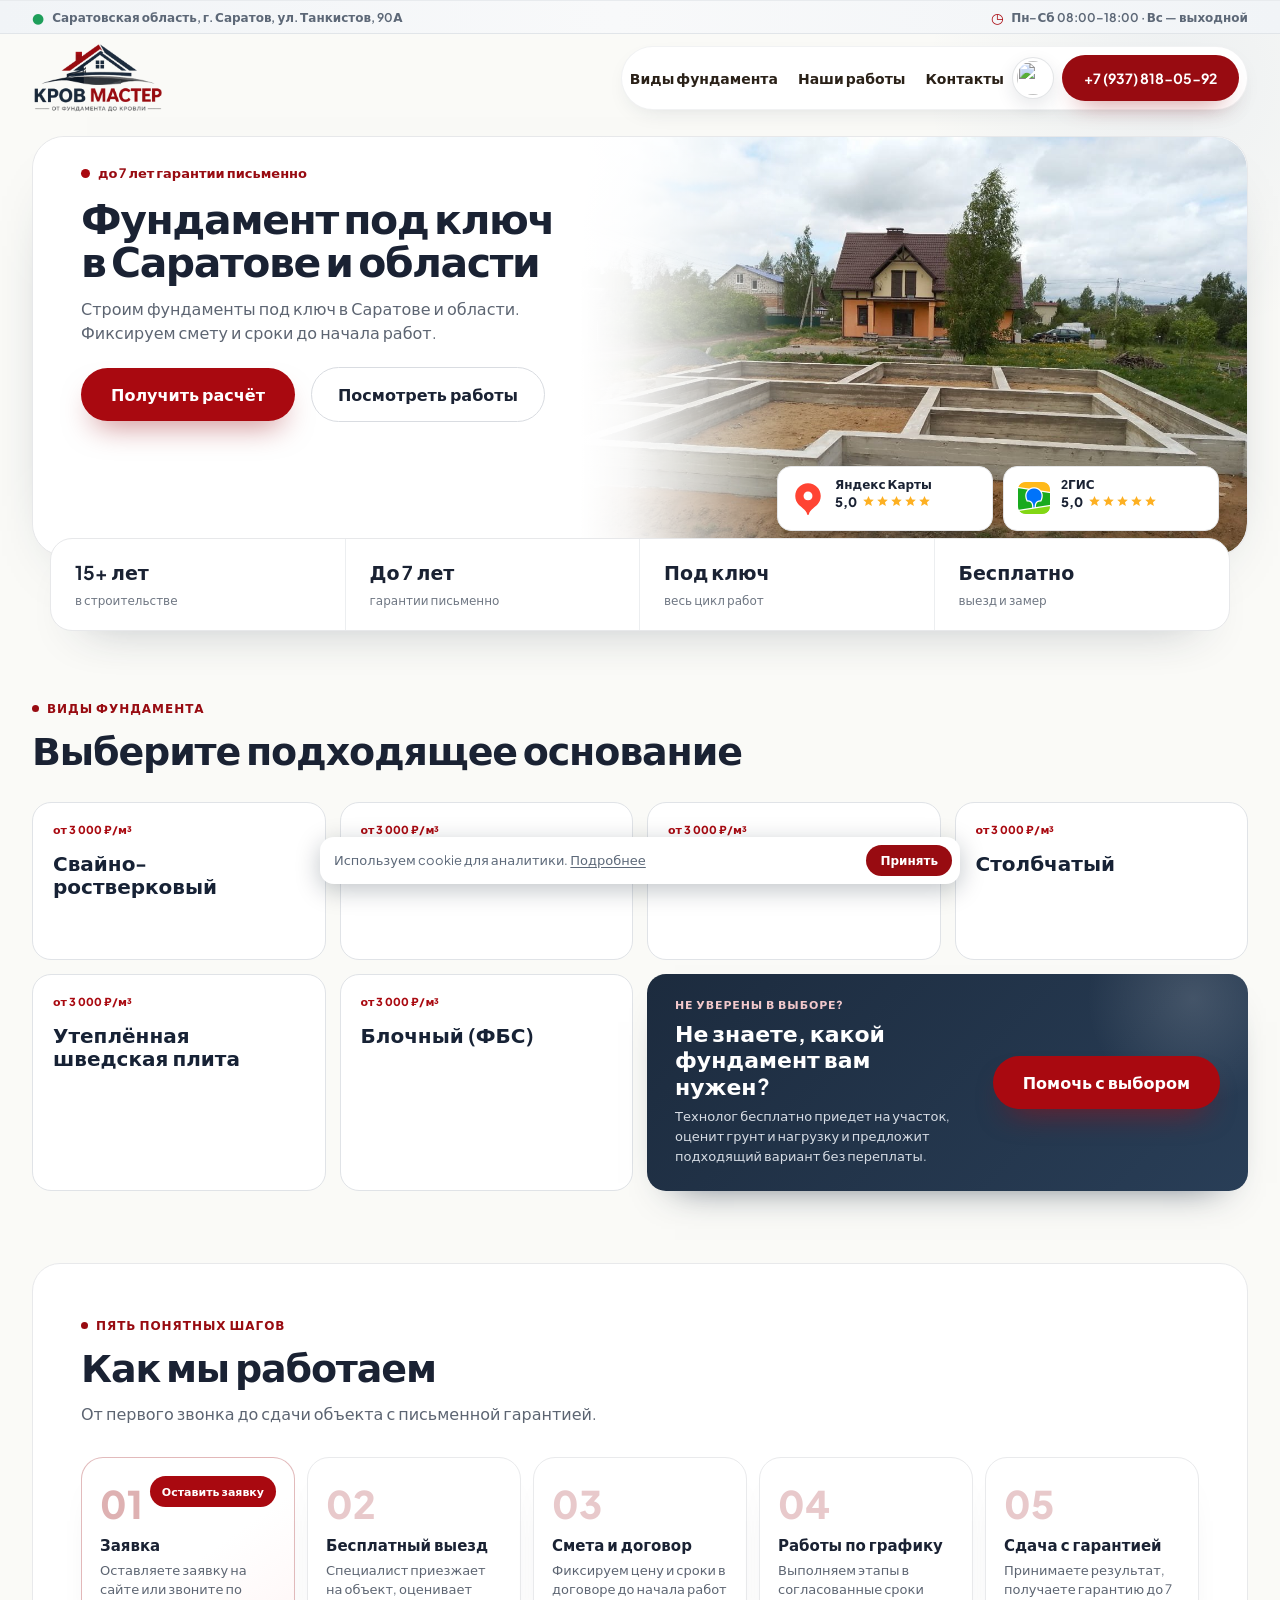
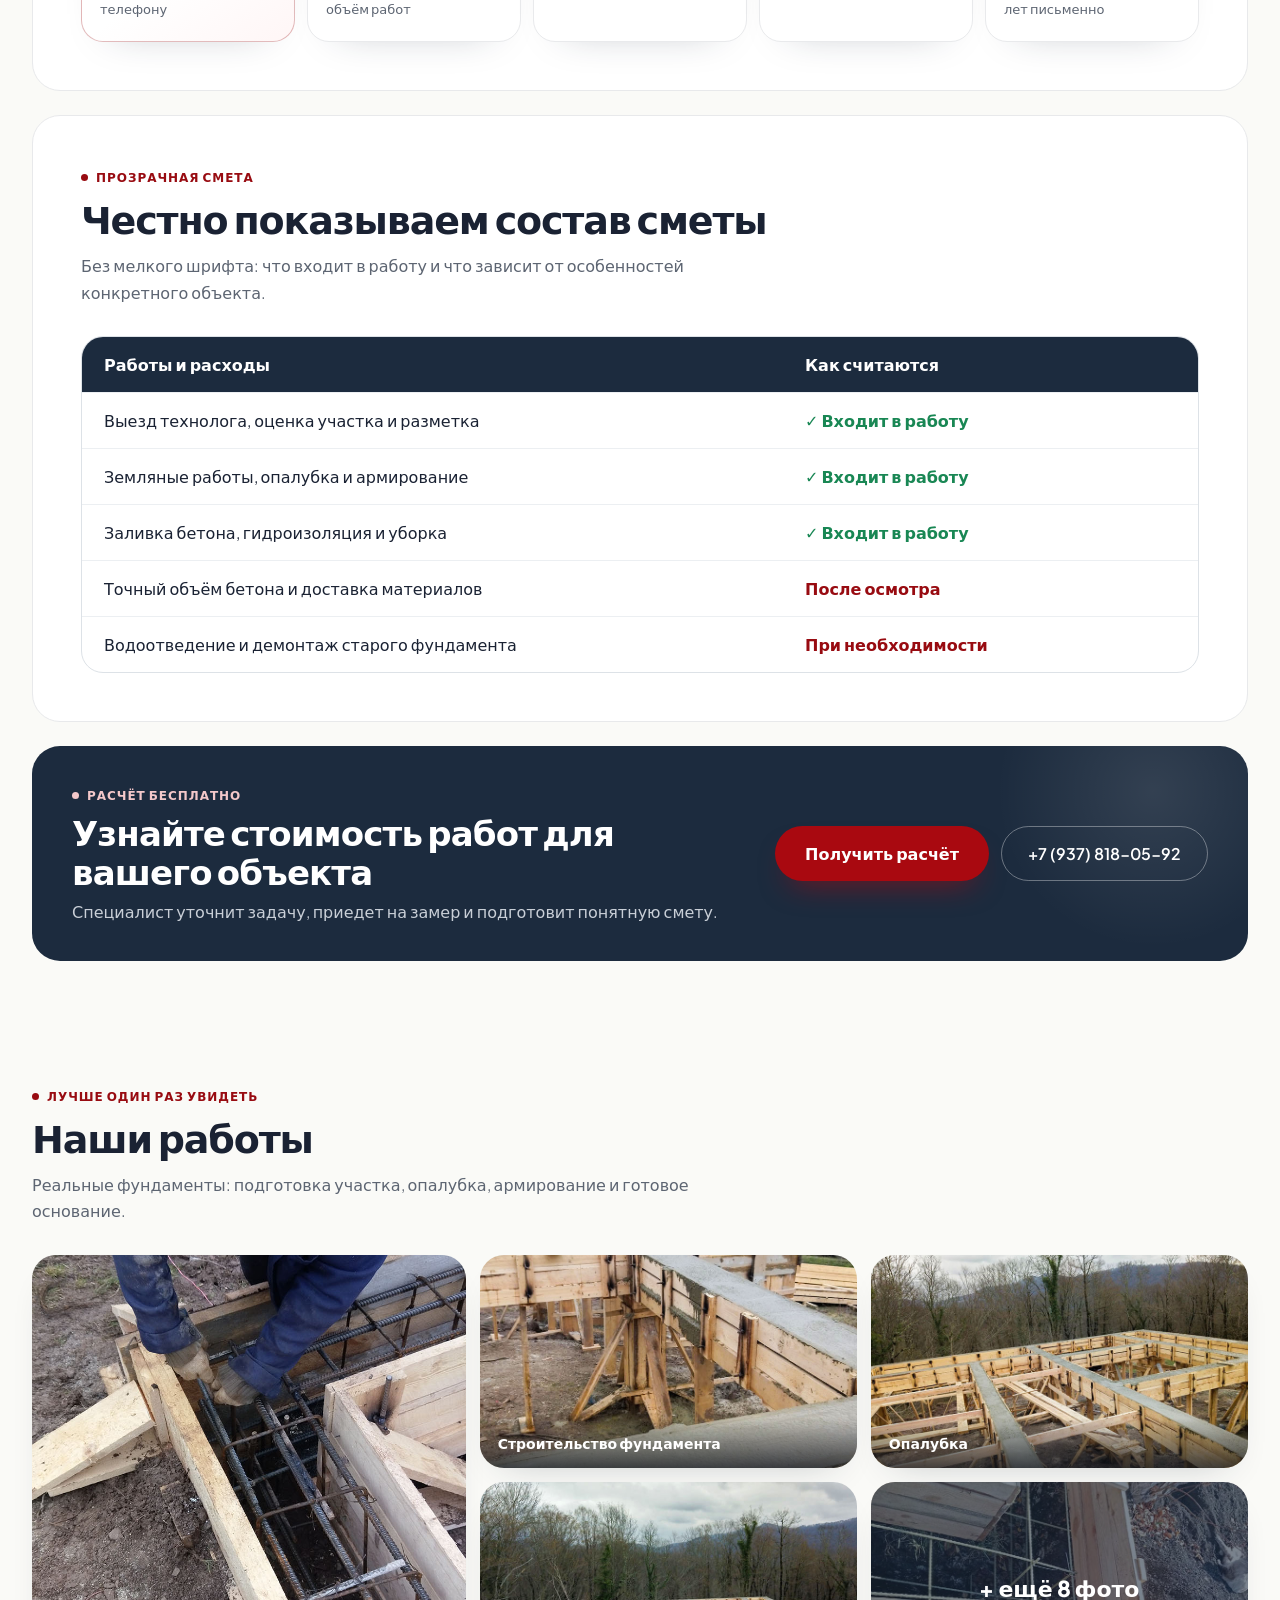
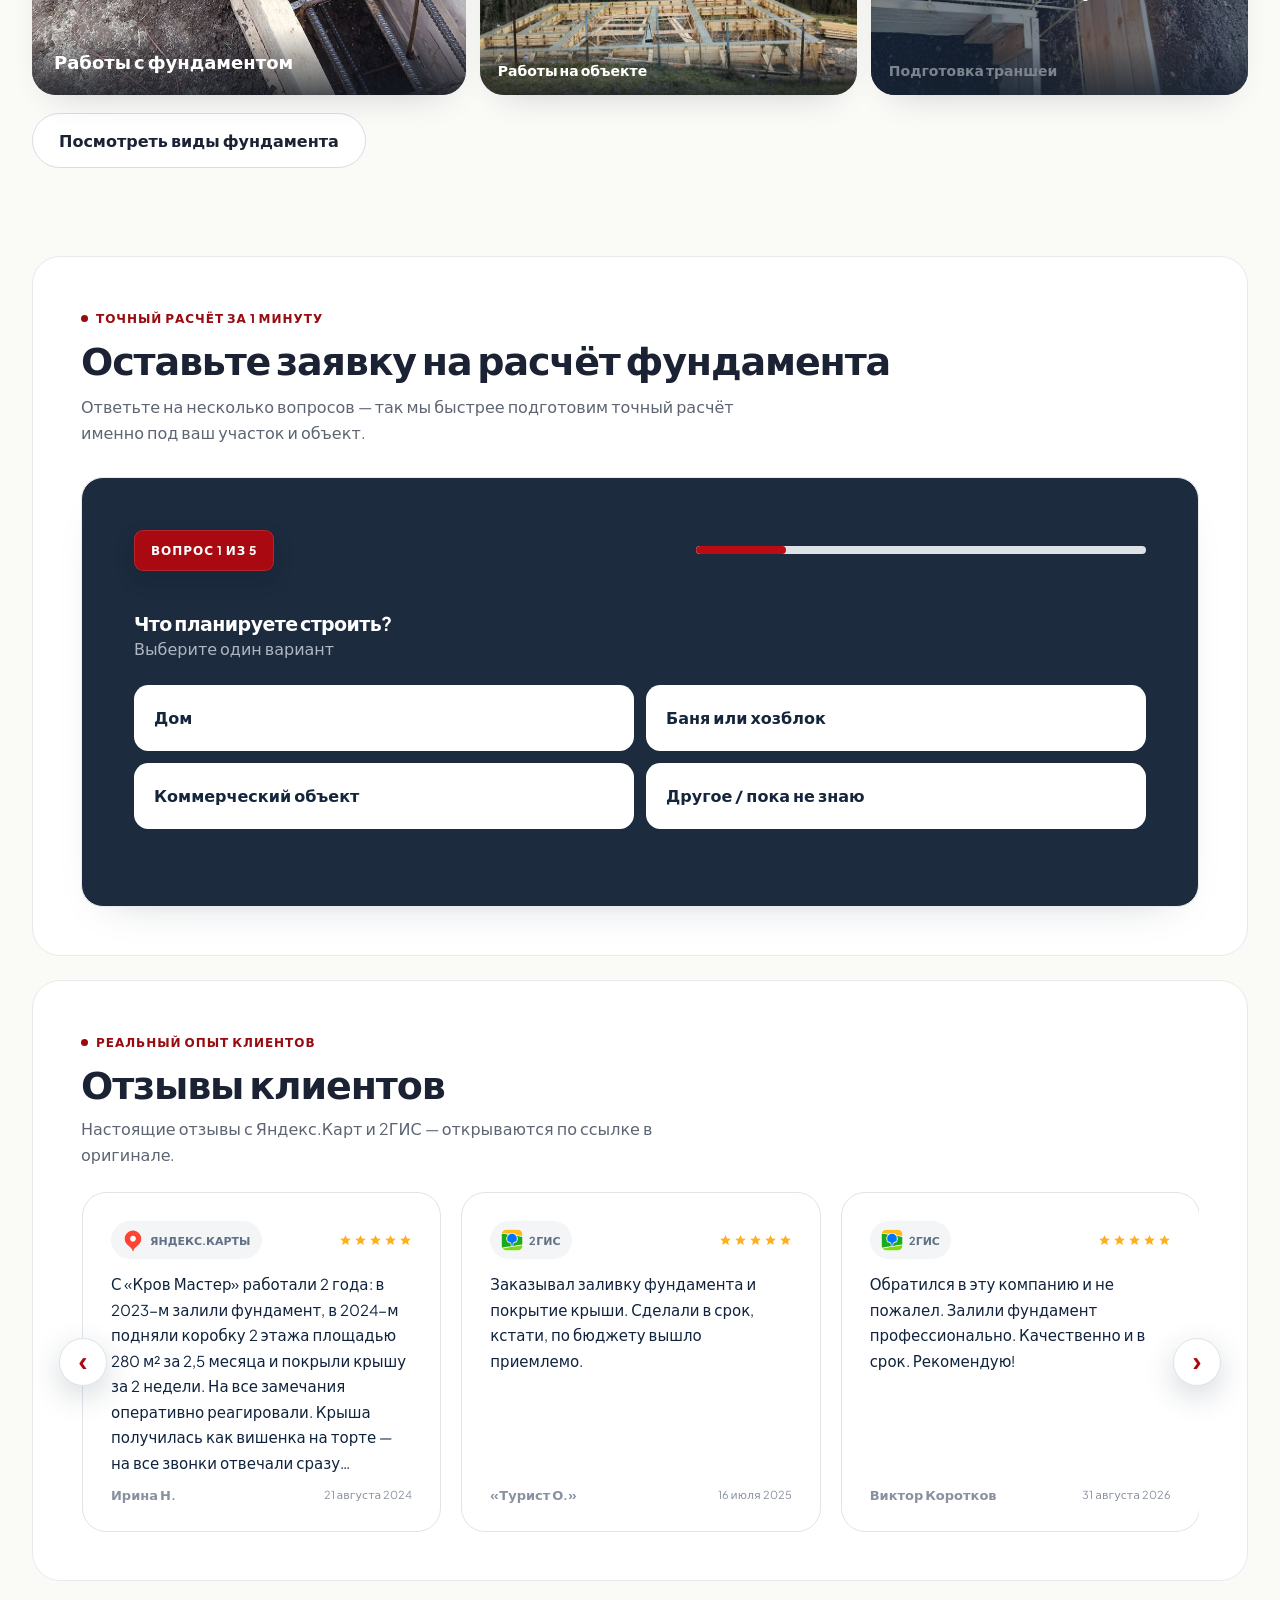
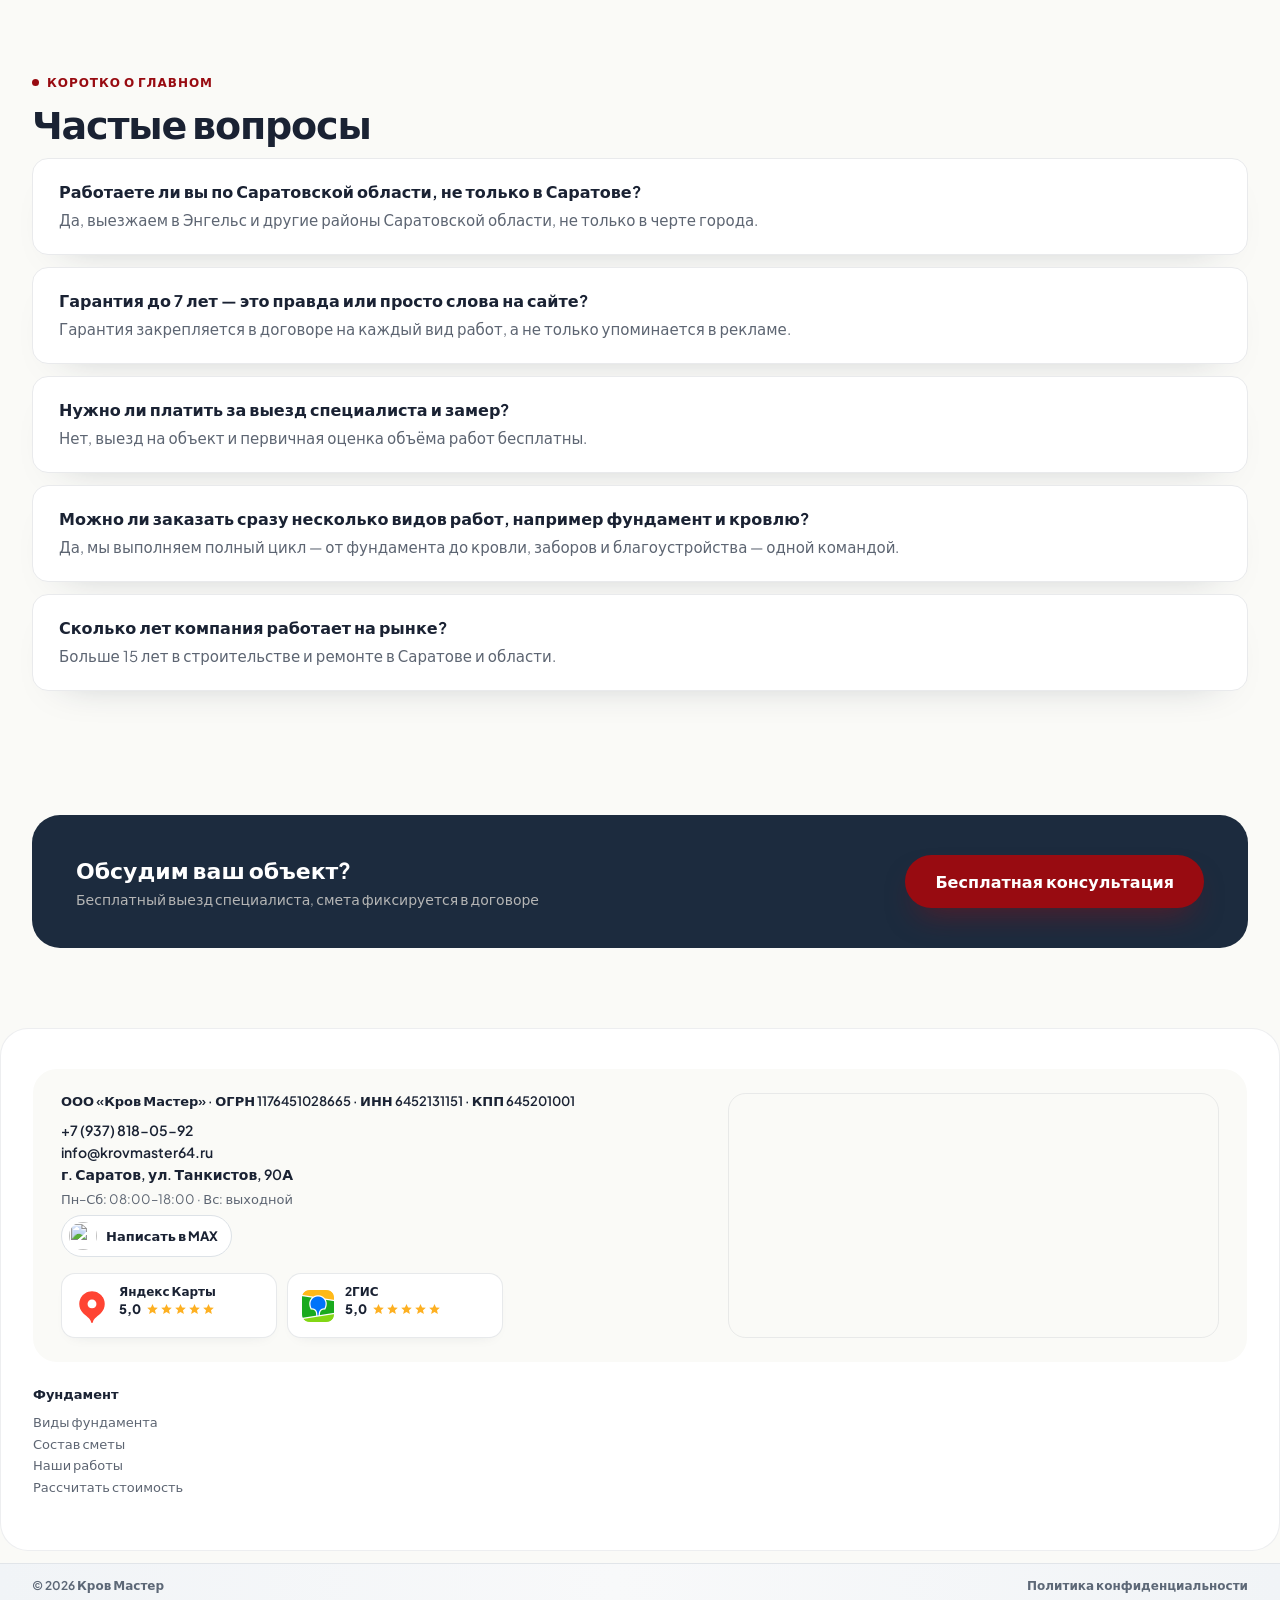
==== index.html @ d2504593 "Показать одностраничный лендинг" ====
<!doctype html>
<html lang="ru">
<head>
<meta charset="utf-8">
<meta name="viewport" content="width=device-width, initial-scale=1">
<title>Фундамент под ключ в Саратове и области — Кров Мастер</title>
<meta name="description" content="Фундамент под ключ в Саратове и области, бесплатный выезд технолога, фиксированная смета, гарантия до 7 лет письменно.">
<link rel="canonical" href="https://fundament-saratov.ru/">
<meta name="robots" content="noindex,follow">
<link rel="icon" href="/assets/favicon.png">
<link rel="stylesheet" href="/assets/fonts.css">
<script type="application/ld+json">{"@context": "https://schema.org", "@graph": [{"@type": "HomeAndConstructionBusiness", "@id": "https://krovmaster64.ru/#business", "name": "Кров Мастер", "legalName": "ООО «Кров Мастер»", "url": "https://krovmaster64.ru", "image": "https://krovmaster64.ru/assets/logo.png", "telephone": "+79378180592", "address": {"@type": "PostalAddress", "streetAddress": "ул. Танкистов, 90А", "addressLocality": "Саратов", "addressRegion": "Саратовская область", "postalCode": "410010", "addressCountry": "RU"}, "areaServed": [{"@type": "City", "name": "Саратов"}, {"@type": "City", "name": "Энгельс"}, {"@type": "AdministrativeArea", "name": "Саратовская область"}], "priceRange": "₽₽", "geo": {"@type": "GeoCoordinates", "latitude": 51.574918, "longitude": 46.02592}, "sameAs": ["https://yandex.ru/maps/org/krov_master/140335540246/reviews/", "https://2gis.ru/saratov/firm/70000001050272434/tab/reviews"], "aggregateRating": {"@type": "AggregateRating", "ratingValue": "5", "reviewCount": "7", "bestRating": "5"}, "openingHoursSpecification": [{"@type": "OpeningHoursSpecification", "dayOfWeek": ["Monday", "Tuesday", "Wednesday", "Thursday", "Friday", "Saturday"], "opens": "08:00", "closes": "18:00"}]}, {"@type": "WebSite", "url": "https://krovmaster64.ru", "name": "Кров Мастер", "publisher": {"@id": "https://krovmaster64.ru/#business"}}, {"@type": "FAQPage", "mainEntity": [{"@type": "Question", "name": "Работаете ли вы по Саратовской области, не только в Саратове?", "acceptedAnswer": {"@type": "Answer", "text": "Да, выезжаем в Энгельс и другие районы Саратовской области, не только в черте города."}}, {"@type": "Question", "name": "Гарантия до 7 лет — это правда или просто слова на сайте?", "acceptedAnswer": {"@type": "Answer", "text": "Гарантия закрепляется в договоре на каждый вид работ, а не только упоминается в рекламе."}}, {"@type": "Question", "name": "Нужно ли платить за выезд специалиста и замер?", "acceptedAnswer": {"@type": "Answer", "text": "Нет, выезд на объект и первичная оценка объёма работ бесплатны."}}, {"@type": "Question", "name": "Как понять, какой фундамент подходит для моего участка?", "acceptedAnswer": {"@type": "Answer", "text": "Специалист бесплатно выезжает на участок, оценивает грунт, будущую нагрузку и рекомендует подходящий тип основания."}}, {"@type": "Question", "name": "Сколько лет компания работает на рынке?", "acceptedAnswer": {"@type": "Answer", "text": "Больше 15 лет в строительстве и ремонте в Саратове и области."}}]}]}</script>
<style>
  * { box-sizing: border-box; }
  html { overflow-x:hidden; }
  body { margin: 0; font-family: 'Plus Jakarta Sans', system-ui, sans-serif; background:#FAFAF7; overflow-x:hidden; position:relative; }
  a { color: #980B11; text-decoration: none; transition: color .15s ease; }
  a:hover { color: #6e090d; }
  img { max-width: 100%; }
  .reveal { opacity:0; transform:translateY(18px); transition:opacity .6s ease, transform .6s ease; }
  .reveal.is-visible { opacity:1; transform:translateY(0); }
  .wrap { max-width: 1280px; margin: 0 auto; padding: 0 32px; }
  header { position: relative; }
  .header-inner { display:flex; align-items:center; justify-content:space-between; padding:22px 0; flex-wrap:wrap; gap:16px; }
  .logo img { height:80px; width:auto; display:block; }
  .nav-pill { display:flex; align-items:center; gap:8px; background:#fff; padding:8px; border-radius:999px; box-shadow:0 8px 24px -12px rgba(28,43,62,0.18); border:1px solid rgba(28,43,62,0.06); flex-wrap:wrap; }
  .nav-links { display:flex; align-items:center; gap:22px; padding:0 18px; font-size:15px; font-weight:600; color:#2A2118; }
  .nav-links a { color:#2A2118; }
  .nav-links a.active { color:#980B11; }
  .nav-item { position:relative; padding:8px 0; }
  .nav-item > .nav-top { display:flex; align-items:center; gap:5px; cursor:default; }
  .nav-item > .nav-top svg { transition:transform .15s; }
  .nav-item:hover > .nav-top svg { transform:rotate(180deg); }
  .nav-item .dropdown { display:none; position:absolute; top:100%; margin-top:8px; left:0; background:#fff; border-radius:1.1rem; padding:10px; box-shadow:0 20px 44px -20px rgba(28,43,62,0.35); border:1px solid rgba(28,43,62,0.06); z-index:30; min-width:240px; flex-direction:column; gap:2px; }
  .nav-item::after { content:""; position:absolute; top:100%; left:0; right:0; height:8px; }
  .nav-item:hover .dropdown { display:flex; }
  .nav-item .dropdown a { padding:10px 14px; border-radius:0.7rem; font-size:14px; font-weight:500; white-space:nowrap; }
  .nav-item .dropdown a:hover { background:#F4F5F7; color:#980B11; }
  .nav-item .dropdown.wide { display:none; grid-template-columns:repeat(2, minmax(0,1fr)); min-width:440px; }
  .nav-item:hover .dropdown.wide { display:grid; }
  .cta-pill { background:#980B11; color:#fff; padding:12px 22px; border-radius:999px; font-size:14px; font-weight:700; border:none; cursor:pointer; font-family:inherit; transition:transform .15s ease, box-shadow .15s ease; }
  .cta-pill:hover { transform:translateY(-2px); box-shadow:0 10px 20px -8px rgba(152,11,17,0.5); color:#fff; }
  .cta-pill .cta-short-text { display:none; }
  .max-pill { display:inline-flex; align-items:center; justify-content:center; flex:0 0 auto; width:42px; height:42px; padding:4px; border:1px solid rgba(28,43,62,.12); border-radius:999px; background:#fff; text-decoration:none; box-shadow:0 7px 18px rgba(28,43,62,.10); transition:transform .15s ease,box-shadow .15s ease; }
  .max-pill img { display:block; width:34px; height:34px; border-radius:50%; }
  .max-pill:hover { transform:translateY(-2px); box-shadow:0 10px 22px rgba(71,26,255,.20); }
  .bg-blob { position:absolute; top:-180px; right:-160px; width:520px; height:520px; border-radius:999px; background:radial-gradient(circle, rgba(28,78,152,0.06), transparent 70%); pointer-events:none; z-index:-1; }

  .mobile-menu-btn { display:none; align-items:center; justify-content:center; width:46px; height:46px; border-radius:999px; background:#fff; border:1px solid rgba(28,43,62,0.1); box-shadow:0 8px 24px -12px rgba(28,43,62,0.18); color:#1A2233; cursor:pointer; flex-shrink:0; }
  .mobile-menu-btn .icon-close { display:none; }
  .mobile-menu-btn.open .icon-burger { display:none; }
  .mobile-menu-btn.open .icon-close { display:block; }
  .mobile-menu { display:none; }
  .mobile-menu.open { display:block; }
  .mobile-menu-inner { background:#fff; border-radius:1.25rem; margin-top:12px; padding:10px; box-shadow:0 20px 44px -20px rgba(28,43,62,0.35); border:1px solid rgba(28,43,62,0.06); max-height:70vh; overflow-y:auto; }
  .mobile-menu-inner > a { display:block; padding:14px 16px; font-size:15px; font-weight:600; color:#1A2233; border-radius:0.8rem; }
  .mobile-menu-inner > a.active { color:#980B11; }
  .mobile-menu-inner details { border-radius:0.8rem; }
  .mobile-menu-inner summary { display:flex; align-items:center; justify-content:space-between; padding:14px 16px; font-size:15px; font-weight:600; color:#1A2233; cursor:pointer; list-style:none; }
  .mobile-menu-inner summary::-webkit-details-marker { display:none; }
  .mobile-menu-inner summary svg { transition:transform .15s; flex-shrink:0; }
  .mobile-menu-inner details[open] summary svg { transform:rotate(180deg); }
  .mobile-submenu { display:flex; flex-direction:column; padding:0 8px 8px 16px; }
  .mobile-submenu a { display:block; padding:11px 12px; font-size:14px; font-weight:500; color:#5D6572; border-radius:0.7rem; }
  .mobile-submenu a.active { color:#980B11; }
  .mobile-cta { display:block; margin-top:8px; padding:14px 16px; text-align:center; background:#980B11; color:#fff; border-radius:0.8rem; font-size:15px; font-weight:700; }
  .mobile-max-cta { display:flex; align-items:center; justify-content:center; gap:9px; margin-top:8px; padding:11px 16px; text-align:center; background:#1C2B3E; color:#fff; border-radius:.8rem; font-size:15px; font-weight:700; }
  .mobile-max-cta img { width:30px; height:30px; border-radius:50%; }
  footer.wrap { background:#fff; border:1px solid rgba(28,43,62,0.08); border-radius:2rem; padding:40px 32px 24px; margin-top:80px; margin-bottom:0; max-width:1280px; }
  .footer-cols { display:grid; grid-template-columns:repeat(4, minmax(0,1fr)); gap:28px 24px; margin-bottom:28px; }
  .footer-col h4 { font-size:13px; font-weight:700; color:#1A2233; margin:0 0 10px; }
  .footer-col a { display:block; font-size:13px; line-height:1.65; color:#5D6572; text-decoration:none; }
  .footer-col a:hover { color:#980B11; }
  .footer-card { display:grid; grid-template-columns:1.3fr 1fr; gap:28px; align-items:stretch; background:#FAFAF7; border-radius:1.5rem; padding:24px 28px; margin-bottom:24px; }
  .footer-card-info .req { font-size:13px; font-weight:600; color:#1A2233; margin:0 0 12px; }
  .footer-card-info .contact-line { display:block; font-size:14px; font-weight:600; color:#1A2233; margin-bottom:4px; text-decoration:none; }
  .footer-card-info .contact-line:hover { color:#980B11; }
  .max-contact-line { display:inline-flex; align-items:center; gap:9px; min-height:38px; margin-top:8px; padding:6px 13px 6px 7px; border:1px solid #DDE2E7; border-radius:999px; background:#fff; color:#1A2233; font-size:13px; font-weight:750; text-decoration:none; }
  .max-contact-line img { display:block; width:28px; height:28px; border-radius:50%; }
  .max-contact-line:hover { border-color:#AEB7C1; color:#1A2233; transform:translateY(-1px); }
  .footer-card-info .hours { font-size:13px; color:#5D6572; margin-top:8px; }
  .footer-contact-cta { display:inline-flex; align-items:center; justify-content:center; min-height:48px; margin-top:18px; padding:0 24px; border:0; border-radius:999px; background:#980B11; color:#fff; font-size:14px; font-weight:750; font-family:inherit; cursor:pointer; box-shadow:0 12px 24px -14px rgba(152,11,17,.55); transition:transform .15s ease, box-shadow .15s ease; }
  .footer-contact-cta:hover { transform:translateY(-2px); box-shadow:0 16px 28px -14px rgba(152,11,17,.7); }
  .contacts-footer-only footer.wrap { margin-top:34px; }
  .footer-map { border-radius:1.1rem; overflow:hidden; min-height:150px; border:1px solid rgba(28,43,62,0.08); }
  .footer-map iframe { width:100%; height:100%; min-height:150px; border:0; display:block; border-radius:1.1rem; }
  .footer-bottom { width:100%; margin-top:12px; background:linear-gradient(90deg,#F1F4F7 0%,#F8F9FA 48%,#F1F4F7 100%); border-top:1px solid #E1E5E9; border-bottom:1px solid #E1E5E9; color:#5D6877; font-size:12px; font-weight:650; }
  .footer-bottom-inner { display:flex; align-items:center; justify-content:space-between; flex-wrap:wrap; gap:12px; min-height:42px; padding-top:10px; padding-bottom:10px; }
  .footer-bottom a { color:#5D6877; }
  .footer-bottom a:hover { color:#980B11; }

  .trust-chips { display:flex; flex-wrap:wrap; gap:10px; margin-top:14px; }
  .trust-chip { display:inline-flex; align-items:center; gap:10px; background:#fff; border:1px solid rgba(28,43,62,0.1); border-radius:14px; padding:9px 16px; color:#1A2233; box-shadow:0 6px 16px -12px rgba(28,43,62,0.18); transition:transform .15s ease, border-color .15s ease, box-shadow .15s ease; }
  .trust-chip:hover { transform:translateY(-2px); border-color:rgba(28,43,62,0.22); box-shadow:0 10px 22px -14px rgba(28,43,62,0.25); color:#1A2233; }
  .trust-chip .tc-icon { flex-shrink:0; display:flex; }
  .trust-chip .tc-info { display:flex; flex-direction:column; gap:3px; }
  .trust-chip .tc-stars { display:flex; gap:1px; color:#FDB022; }
  .trust-chip .tc-rating { font-size:12.5px; color:#5D6572; white-space:nowrap; }
  .trust-chip .tc-rating b { color:#1A2233; font-weight:800; font-size:13px; }
  .footer-card-info .trust-chips { margin-top:16px; }

  .home-section { padding:56px 0; }
  .home-section h2 { font-size:32px; color:#1A2233; margin:0 0 10px; font-weight:800; text-align:center; }
  .home-section > p { color:#5D6572; font-size:16px; margin:0 0 32px; text-align:center; }
  .home-section .hero-actions { justify-content:center; margin-top:24px; }
  .adv-grid { grid-template-columns:repeat(3, minmax(0,1fr)); }
  .steps { display:grid; grid-template-columns:repeat(5, minmax(0,1fr)); gap:16px; }
  .step { background:#fff; border-radius:1.5rem; padding:22px 18px; box-shadow:0 16px 36px -24px rgba(28,43,62,0.25); border:1px solid rgba(28,43,62,0.05); }
  .step-num { font-size:26px; font-weight:800; color:#980B11; margin-bottom:8px; }
  .step-title { font-weight:700; color:#1A2233; font-size:15px; margin-bottom:6px; }
  .step-desc { color:#5D6572; font-size:13px; line-height:1.5; }
  .home-faq .faq-item { max-width:800px; margin-left:auto; margin-right:auto; }
  @media (max-width:1100px) { .adv-grid { grid-template-columns:repeat(2, minmax(0,1fr)); } .steps { grid-template-columns:repeat(3, minmax(0,1fr)); } }
  @media (max-width:560px) { .adv-grid { grid-template-columns:1fr; } .steps { grid-template-columns:1fr; } }

  .reviews-section { padding:24px 0 8px; }
  .reviews-section h2 { font-size:26px; color:#1A2233; font-weight:800; margin:0 0 8px; }
  .reviews-section .lead { margin-bottom:24px; }
  .reviews-grid { display:grid; grid-template-columns:repeat(3, minmax(0,1fr)); gap:20px; }
  .review-card { background:#fff; border-radius:1.5rem; padding:24px; box-shadow:0 16px 36px -24px rgba(28,43,62,0.25); display:flex; flex-direction:column; gap:12px; }
  .review-stars { display:flex; gap:2px; color:#FDB022; }
  .review-text { font-size:14.5px; line-height:1.65; color:#3A4150; margin:0; flex:1; }
  .review-meta { font-size:12.5px; color:#8991A0; }
  .review-meta a { color:#8991A0; text-decoration:underline; }
  .review-meta a:hover { color:#980B11; }

  .review-bottom { display:flex; flex-direction:column; gap:8px; margin-top:auto; padding:12px; border:0; border-radius:14px; background:#F4F6F8; }
  .review-rating-line { display:flex; align-items:center; justify-content:space-between; flex-wrap:nowrap; gap:8px; }
  .review-rating-line .review-stars { display:flex; flex:0 0 auto; }
  .review-meta { display:flex; flex-direction:row; align-items:center; justify-content:space-between; flex-wrap:wrap; gap:6px 12px; font-size:12.5px; color:#8991A0; }
  .review-author-row { display:flex; align-items:center; flex-wrap:wrap; gap:8px; }
  .review-date { display:block; color:#8991A0; font-size:11px; }
  .review-source { display:inline-flex; align-items:center; gap:6px; padding:0; border:0; background:transparent; color:#667080; font-size:11px; font-weight:700; line-height:1; text-decoration:none; white-space:nowrap; }
  .review-source::before { content:""; width:22px; height:22px; flex:0 0 22px; background-position:center; background-repeat:no-repeat; background-size:contain; }
  .review-source[href*="yandex.ru"]::before { background-image:url("/assets/yandex-maps.svg"); }
  .review-source[href*="2gis.ru"]::before { background-image:url("/assets/2gis.png"); }
  @media (max-width:900px) { .footer-cols { grid-template-columns:repeat(2, minmax(0,1fr)); } .footer-card { grid-template-columns:1fr; } .reviews-grid { grid-template-columns:1fr; } }
  @media (max-width:520px) { .footer-cols { grid-template-columns:1fr; } }

  .breadcrumb { font-size:13px; color:#8991A0; margin-top:24px; }
  .breadcrumb a { color:#8991A0; }
  .breadcrumb a:hover { color:#980B11; }

  .svc-hero { display:flex; gap:48px; padding:32px 0 56px; align-items:center; flex-wrap:wrap; }
  .svc-hero-copy { flex:1 1 440px; }

  .home-hero-full { position:relative; width:100%; height:640px; overflow:hidden; display:flex; align-items:center; }
  .home-hero-full .hhf-bg { position:absolute; inset:0; width:100%; height:100%; object-fit:cover; margin:0; }
  .home-hero-full .hhf-scrim { position:absolute; inset:0; background:linear-gradient(100deg, rgba(20,27,38,0.94) 0%, rgba(20,27,38,0.82) 32%, rgba(20,27,38,0.35) 62%, rgba(20,27,38,0.05) 85%); }
  .home-hero-full .hhf-inner { position:relative; z-index:2; max-width:1280px; margin:0 auto; padding:0 32px; width:100%; }
  .home-hero-full .badge { background:rgba(255,255,255,0.12); border:1px solid rgba(255,255,255,0.25); color:#fff; box-shadow:none; }
  .home-hero-full h1 { color:#fff; font-size:52px; max-width:640px; }
  .home-hero-full .lead { color:rgba(255,255,255,0.78); max-width:460px; }
  .home-hero-full .hero-actions { margin-bottom:24px; }
  .home-hero-full .btn-primary { background:#980B11; box-shadow:0 16px 30px -12px rgba(152,11,17,0.5); }
  .home-hero-full .btn-secondary { background:rgba(255,255,255,0.1); color:#fff; border:1px solid rgba(255,255,255,0.35); }
  .home-hero-full .btn-secondary:hover { border-color:#fff; color:#fff; }
  .home-hero-full .trust-chip { background:rgba(255,255,255,0.1); border:1px solid rgba(255,255,255,0.25); color:#fff; box-shadow:none; }
  .home-hero-full .trust-chip:hover { border-color:rgba(255,255,255,0.4); box-shadow:none; color:#fff; }
  .home-hero-full .trust-chip .tc-rating { color:rgba(255,255,255,0.75); }
  .home-hero-full .trust-chip .tc-rating b { color:#fff; }
  @media (max-width:900px) { .home-hero-full h1 { font-size:38px; } }
  @media (max-width:700px) {
    .home-hero-full { height:auto; }
    .home-hero-full .hhf-inner { padding:40px 20px; }
    .home-hero-full .hhf-scrim { background:linear-gradient(180deg, rgba(20,27,38,0.55) 0%, rgba(20,27,38,0.88) 42%, rgba(20,27,38,0.97) 100%); }
    .home-hero-full h1 { max-width:100%; }
    .home-hero-full .lead { max-width:100%; }
  }
  .services { padding:70px 0 90px; }
  .services h2 { font-size:32px; color:#1A2233; margin:0 0 10px 0; font-weight:800; text-align:center; }
  .services > p { color:#5D6572; font-size:16px; margin:0 0 36px; text-align:center; }
  .cards { display:grid; grid-template-columns:repeat(4, minmax(0,1fr)); gap:20px; }
  .card { background:#fff; border-radius:1.75rem; padding:28px 24px; min-height:184px; display:flex; flex-direction:column; justify-content:space-between; box-shadow:0 16px 40px -24px rgba(28,43,62,0.25); border:1px solid rgba(28,43,62,0.05); }
  a.card { color:inherit; transition:transform .15s ease, box-shadow .15s ease; }
  a.card:hover { transform:translateY(-3px); box-shadow:0 20px 46px -20px rgba(28,43,62,0.32); color:inherit; }
  .icon-box { width:44px; height:44px; border-radius:14px; display:flex; align-items:center; justify-content:center; }
  .card-title { font-weight:700; color:#1A2233; font-size:17px; margin-bottom:4px; }
  .card-desc { color:#5D6572; font-size:13px; }
  @media (max-width:900px) { .cards { grid-template-columns:repeat(2, minmax(0,1fr)); } }
  @media (max-width:560px) { .cards { grid-template-columns:1fr; } }
  .badge { display:inline-flex; align-items:center; gap:8px; padding:8px 18px; border-radius:999px; background:#fff; box-shadow:0 6px 16px -8px rgba(28,43,62,0.15); font-size:13px; font-weight:700; color:#980B11; margin-bottom:22px; }
  h1 { font-size:42px; line-height:1.12; color:#1A2233; font-weight:800; margin:0 0 18px 0; letter-spacing:-0.01em; }
  .lead { font-size:17px; line-height:1.6; color:#5D6572; max-width:480px; margin:0 0 28px 0; }
  .svc-hero-media { flex:1 1 380px; }
  .photo-card { padding:10px; background:#fff; border-radius:2rem; box-shadow:0 30px 60px -24px rgba(28,43,62,0.25); }
  .photo-card img { border-radius:calc(2rem - 6px); width:100%; height:320px; object-fit:cover; display:block; }
  .hero-actions { display:flex; align-items:center; gap:16px; flex-wrap:wrap; }
  .btn-primary { display:flex; align-items:center; gap:12px; background:#1C2B3E; color:#fff; border:none; padding:16px 30px; border-radius:999px; font-size:16px; font-weight:700; font-family:inherit; cursor:pointer; box-shadow:0 16px 30px -12px rgba(28,43,62,0.4); transition:transform .15s ease, box-shadow .15s ease; }
  .btn-primary:hover { transform:translateY(-2px); box-shadow:0 20px 36px -14px rgba(28,43,62,0.5); color:#fff; }
  .btn-secondary { display:flex; align-items:center; gap:10px; background:#fff; color:#1A2233; border:1px solid rgba(28,43,62,0.12); padding:16px 26px; border-radius:999px; font-size:16px; font-weight:600; font-family:inherit; cursor:pointer; transition:transform .15s ease, border-color .15s ease; }
  .btn-secondary:hover { transform:translateY(-2px); border-color:#980B11; color:#1A2233; }

  .content { max-width:800px; margin:0 auto; padding:8px 0 40px; }
  .content h2 { font-size:26px; color:#1A2233; font-weight:800; margin:44px 0 16px; }
  .content h3 { font-size:19px; color:#1A2233; font-weight:700; margin:32px 0 12px; }
  .content p { font-size:16px; line-height:1.7; color:#3A4150; margin:0 0 16px; }
  .content b { color:#1A2233; }
  .content ol, .content ul { padding-left:22px; margin:0 0 16px; }
  .content li { font-size:16px; line-height:1.7; color:#3A4150; margin-bottom:8px; }

  .tbl-wrap { overflow-x:auto; margin:0 0 20px; border-radius:1rem; box-shadow:0 12px 30px -20px rgba(28,43,62,0.3); }
  table { width:100%; border-collapse:collapse; background:#fff; font-size:15px; }
  th { background:#1C2B3E; color:#fff; text-align:left; padding:12px 16px; font-weight:600; }
  td { padding:11px 16px; border-bottom:1px solid rgba(28,43,62,0.08); color:#3A4150; }
  tr:last-child td { border-bottom:none; }

  .faq-item { background:#fff; border-radius:1.1rem; padding:20px 24px; margin-bottom:12px; box-shadow:0 10px 26px -20px rgba(28,43,62,0.25); transition:transform .15s ease, box-shadow .15s ease; }
  .faq-item:hover { transform:translateY(-2px); box-shadow:0 14px 30px -18px rgba(28,43,62,0.35); }
  .faq-q { font-weight:700; color:#1A2233; margin-bottom:6px; font-size:16px; }
  .faq-a { color:#5D6572; font-size:15px; line-height:1.6; }

  .subpage-links { display:flex; flex-wrap:wrap; gap:12px; margin:0 0 8px; }
  .subpage-links a { display:inline-flex; align-items:center; background:#fff; border:1px solid rgba(28,43,62,0.12); border-radius:999px; padding:12px 22px; font-size:14px; font-weight:600; color:#1A2233; box-shadow:0 8px 20px -16px rgba(28,43,62,0.3); transition:transform .15s ease, border-color .15s ease, color .15s ease; }
  .subpage-links a:hover { border-color:#980B11; color:#980B11; transform:translateY(-2px); }

  .dir-switch { display:flex; flex-wrap:wrap; gap:10px; margin:22px 0 0; }
  .dir-switch a { padding:11px 20px; border-radius:999px; font-size:14px; font-weight:700; border:1px solid #E3E5E8; background:#fff; color:#1C2B3E; }
  .dir-switch a:hover { border-color:#980B11; color:#980B11; }
  .dir-switch a.active { background:#980B11; border-color:#980B11; color:#fff; }
  .dir-switch a.active:hover { color:#fff; }

  .cta-strip { background:#1C2B3E; border-radius:2rem; padding:40px 44px; margin:48px 0 0; display:flex; align-items:center; justify-content:space-between; gap:24px; flex-wrap:wrap; }
  .cta-strip h3 { color:#fff; font-size:22px; margin:0 0 6px; }
  .cta-strip p { color:rgba(246,241,232,0.7); margin:0; font-size:14px; }
  .cta-strip .btn-primary { background:#980B11; box-shadow:0 16px 30px -12px rgba(152,11,17,0.5); }
  .cta-strip .btn-primary:hover { box-shadow:0 20px 36px -14px rgba(152,11,17,0.55); }

  @media (max-width: 900px) {
    h1 { font-size:32px; }
  }
  @media (max-width: 900px) {
    .nav-links { display:none; }
    .mobile-menu-btn { display:flex; }
  }
  @media (max-width: 560px) {
    .content { padding:8px 4px 24px; }
  }

  .page-head { padding:32px 0 40px; max-width:640px; }
  .page-head .lead { margin-bottom:0; }

  .contact-grid { display:grid; grid-template-columns:1fr 1fr 1.1fr; gap:24px; align-items:start; margin-bottom:56px; }
  .info-card { background:#fff; border-radius:1.75rem; padding:32px 28px; box-shadow:0 16px 40px -24px rgba(28,43,62,0.25); border:1px solid rgba(28,43,62,0.05); display:flex; flex-direction:column; gap:22px; }
  .info-block .info-label { font-size:12px; text-transform:uppercase; letter-spacing:0.06em; color:#8991A0; margin-bottom:6px; font-weight:700; }
  .info-block .info-value { font-size:17px; font-weight:700; color:#1A2233; line-height:1.5; }
  .info-block .info-value a { color:#1A2233; }
  .info-block .info-value a:hover { color:#980B11; }

  .form-card { background:#1C2B3E; border-radius:1.75rem; padding:32px 28px; display:flex; flex-direction:column; gap:14px; }
  .form-card h3 { color:#fff; font-size:19px; margin:0 0 4px; }
  .form-card input[type=text], .form-card input[type=tel], .form-card select { width:100%; padding:15px 18px; border-radius:0.9rem; border:none; font-size:15px; font-family:inherit; background:#28374C; color:#fff; appearance:none; -webkit-appearance:none; }
  .form-card select { background-image:url("data:image/svg+xml,%3Csvg xmlns='http://www.w3.org/2000/svg' width='11' height='11' viewBox='0 0 24 24' fill='none' stroke='%238991A0' stroke-width='2.5'%3E%3Cpath d='M6 9l6 6 6-6'/%3E%3C/svg%3E"); background-repeat:no-repeat; background-position:right 18px center; padding-right:40px; }
  .form-card select option { color:#1A2233; }
  .form-card input::placeholder { color:#8991A0; }
  .form-card .field-label { color:#8991A0; font-size:12px; font-weight:700; margin:6px 0 -8px; text-transform:uppercase; letter-spacing:.03em; }
  .quiz-note { color:#5D6572; font-size:16px; text-align:center; max-width:520px; margin:0 auto 28px; }
  .reviews-grid.single-review { display:flex; justify-content:center; }
  .reviews-grid.single-review .review-card { max-width:520px; }
  .landing-header-inner { display:flex; align-items:center; justify-content:space-between; padding:22px 0; }
  .landing-header-inner .logo { order:0; }
  .landing-header-call { padding:12px 22px; font-size:14px; order:1; }
  .landing-footer { padding:40px 0 110px; border-top:1px solid rgba(28,43,62,0.08); margin-top:24px; }
  .landing-footer-inner { display:flex; flex-direction:column; align-items:center; gap:14px; text-align:center; }
  .landing-footer-brand { display:flex; align-items:center; gap:10px; font-weight:700; color:#1A2233; font-size:14px; }
  .landing-footer-brand img { height:36px; width:auto; }
  .landing-footer-contacts { display:flex; flex-wrap:wrap; gap:16px; justify-content:center; font-size:14px; color:#5D6572; }
  .landing-footer-contacts a { color:#1A2233; font-weight:700; text-decoration:none; }
  .landing-footer-legal { font-size:12px; color:#8991A0; max-width:560px; }
  .form-card .consent { display:flex; align-items:flex-start; gap:10px; font-size:12px; color:#8991A0; line-height:1.5; }
  .form-card .consent a { color:#C7CCD4; text-decoration:underline; }
  .form-card button { margin-top:4px; background:#980B11; color:#fff; border:none; padding:16px; border-radius:0.9rem; font-size:16px; font-weight:700; font-family:inherit; cursor:pointer; transition:transform .15s ease, box-shadow .15s ease; }
  .form-card button:hover { transform:translateY(-2px); box-shadow:0 12px 24px -12px rgba(152,11,17,0.5); }
  .form-card button:disabled { opacity:0.7; cursor:default; }
  .form-status { color:#fff; font-size:13px; margin:0; }
  .form-status.error { color:#FF8A80; }

  .map-frame { border-radius:1.75rem; overflow:hidden; box-shadow:0 16px 40px -24px rgba(28,43,62,0.25); margin-bottom:8px; }
  .map-frame iframe { width:100%; height:360px; border:0; display:block; }

  .gallery { display:grid; grid-template-columns:repeat(3, minmax(0,1fr)); gap:20px; max-width:1280px; margin:0 auto 40px; }
  .gallery-item { border-radius:1.5rem; overflow:hidden; box-shadow:0 16px 36px -24px rgba(28,43,62,0.3); position:relative; }
  .gallery-item img { width:100%; height:260px; object-fit:cover; display:block; transition:transform .3s ease; }
  .gallery-item:hover img { transform:scale(1.06); }
  .gallery-item .gallery-caption { position:absolute; left:0; right:0; bottom:0; padding:16px 18px; background:linear-gradient(0deg, rgba(15,20,28,0.75), transparent); color:#fff; font-size:14px; font-weight:600; }

  @media (max-width: 960px) {
    .contact-grid { grid-template-columns:1fr; }
    .gallery { grid-template-columns:repeat(2, minmax(0,1fr)); }
  }
  @media (max-width: 560px) {
    .gallery { grid-template-columns:1fr; }
  }

  /* Выбранный дизайн 28.08.2026: единая светлая система сайта */
  body { color:#1A2233; }
  header.wrap { max-width:1280px; }
  .header-info-bar { position:relative; z-index:1; display:flex; align-items:center; justify-content:space-between; gap:20px; min-height:34px; padding:7px 0; color:#5D6877; font-size:12px; font-weight:650; }
  .header-info-bar::before { content:""; position:absolute; z-index:-1; top:0; bottom:0; left:50%; width:100vw; transform:translateX(-50%); background:linear-gradient(90deg,#F1F4F7 0%,#F8F9FA 48%,#F1F4F7 100%); border-top:1px solid #E8EBEE; border-bottom:1px solid #E1E5E9; }
  .header-info-bar > div { display:flex; align-items:center; gap:8px; }
  .header-info-icon { color:#A90910; font-size:14px; line-height:1; }
  .header-address .header-info-icon { color:#1E9E5A; }
  @media(max-width:700px) { .header-info-bar { align-items:flex-start; flex-direction:column; gap:4px; padding:8px 0; font-size:11px; } }
  .header-inner { min-height:74px; padding:8px 0; flex-wrap:nowrap; }
  .logo img { width:132px; height:auto; }
  .nav-pill { flex-wrap:nowrap; }
  .nav-links { gap:20px; padding:0; font-size:14px; }
  .cta-pill { padding:14px 22px; font-size:14px; box-shadow:0 14px 26px -16px rgba(152,11,17,.7); }
  .btn-primary { background:#A90910; box-shadow:0 16px 30px -15px rgba(169,9,16,.7); }
  .btn-secondary { border-color:#D9DCE1; }

  .home-hero-full { width:min(1280px,calc(100% - 64px)); height:420px; min-height:420px; margin:14px auto 0; border:1px solid #E7E8EA; border-radius:32px; background:#fff; box-shadow:0 30px 70px -55px #1C2B3E; }
  .home-hero-full .hhf-bg-wrap { position:absolute; inset:0; overflow:hidden; border-radius:inherit; }
  .home-hero-full .hhf-bg { position:absolute; right:0; top:50%; left:auto; width:auto; height:500px; transform:translateY(-50%); object-fit:contain; object-position:right center; -webkit-mask-image:linear-gradient(90deg,transparent 0%,rgba(0,0,0,.12) 7%,rgba(0,0,0,.5) 17%,#000 31%); mask-image:linear-gradient(90deg,transparent 0%,rgba(0,0,0,.12) 7%,rgba(0,0,0,.5) 17%,#000 31%); }
  .home-hero-full .hhf-scrim { position:absolute; inset:0; background:linear-gradient(90deg,#fff 0%,#fff 21%,rgba(255,255,255,.98) 31%,rgba(255,255,255,.87) 39%,rgba(255,255,255,.62) 47%,rgba(255,255,255,.32) 55%,rgba(255,255,255,.1) 62%,transparent 69%); }
  .home-hero-full .hhf-inner { position:relative; z-index:2; width:100%; height:100%; max-width:none; margin:0; padding:24px 48px; }
  .home-hero-full .badge { margin-bottom:15px; padding:0; background:transparent; border:0; box-shadow:none; color:#980B11; }
  .badge-dot { width:9px; height:9px; border-radius:50%; background:#A90910; }
  .home-hero-full h1 { width:570px; max-width:570px; margin:0 0 15px; color:#1A2233; font-size:clamp(36px,3.2vw,44px); line-height:1.04; letter-spacing:-.035em; }
  .home-hero-full .lead { max-width:570px; margin:0; color:#5D6572; font-size:16px; line-height:1.5; }
  .home-hero-full .hero-actions { margin:22px 0 0; }
  .home-hero-full .btn-primary { background:#A90910; }
  .home-hero-full .btn-secondary { background:#fff; color:#1A2233; border:1px solid #D9DCE1; }
  .home-hero-full .btn-secondary:hover { background:#1C2B3E; color:#fff; border-color:#1C2B3E; }
  .home-hero-full .trust-chips { position:absolute; right:28px; bottom:24px; margin:0; }
  .trust-chip { min-width:216px; display:grid; grid-template-columns:34px auto; column-gap:10px; padding:10px 13px; border-radius:14px; }
  .trust-chip .tc-icon { grid-row:1/3; width:34px; height:34px; overflow:hidden; border-radius:10px; }
  .trust-chip .tc-icon img { display:block; width:100%; height:100%; object-fit:contain; }
  .trust-chip .tc-info { gap:2px; }
  .trust-chip .tc-source { color:#1A2233; font-size:12px; font-weight:750; }
  .trust-chip .tc-rating { display:flex; align-items:center; gap:5px; color:#1A2233; }
  .trust-chip .tc-stars { color:#FDB022; }
  .home-hero-full .trust-chip { background:#fff; border:1px solid #E5E6E8; color:#1A2233; box-shadow:0 10px 26px -22px #1C2B3E; }
  .home-hero-full .trust-chip .tc-rating,.home-hero-full .trust-chip .tc-rating b { color:#1A2233; }
  .home-quick { position:relative; z-index:4; width:min(1180px,calc(100% - 96px)); margin:-18px auto 0; display:grid; grid-template-columns:repeat(4,1fr); overflow:hidden; border:1px solid #E7E8EA; border-radius:22px; background:#fff; box-shadow:0 24px 50px -35px rgba(28,43,62,.45); }
  .home-quick > div { padding:21px 24px; border-right:1px solid #ECEEF0; }
  .home-quick > div:last-child { border:0; }
  .home-quick b { display:block; margin-bottom:4px; font-size:19px; }
  .home-quick span { color:#6F7783; font-size:12px; }

  .services,.home-section { padding-top:64px; padding-bottom:64px; }
  .card,.step,.review-card,.info-card,.form-card,.faq-item { border:1px solid #E9EAEC; box-shadow:0 18px 42px -32px rgba(28,43,62,.35); }
  .card { border-radius:20px; }
  .step,.review-card,.info-card,.form-card { border-radius:22px; }
  .svc-hero { margin:18px 0 50px; padding:42px; gap:42px; border:1px solid #E7E8EA; border-radius:30px; background:#fff; box-shadow:0 28px 60px -48px rgba(28,43,62,.5); }
  .svc-hero .badge { box-shadow:none; border:1px solid #ECEEF0; }
  .photo-card { padding:0; overflow:hidden; border-radius:24px; box-shadow:none; }
  .photo-card img { height:340px; border-radius:24px; }
  .content { max-width:880px; }
  .cta-strip { border-radius:28px; }
  footer.wrap { border-radius:28px; }

  @media(max-width:1100px) {
    .nav-links { gap:14px; font-size:13px; }
    .cta-pill { padding:12px 16px; }
    .home-hero-full .trust-chip { min-width:190px; }
  }
  @media(max-width:900px) {
    .header-inner { min-height:70px; }
    .home-hero-full { width:min(100% - 32px,1280px); height:760px; min-height:760px; align-items:flex-start; }
    .home-hero-full .hhf-bg { inset:auto 0 0; width:100%; height:55%; transform:none; object-fit:cover; object-position:center; -webkit-mask-image:linear-gradient(180deg,transparent,#000 28%); mask-image:linear-gradient(180deg,transparent,#000 28%); }
    .home-hero-full .hhf-scrim { background:linear-gradient(180deg,#fff 0%,#fff 43%,rgba(255,255,255,.94) 52%,rgba(255,255,255,.5) 67%,transparent 82%); }
    .home-hero-full .hhf-inner { padding:38px 34px; }
    .home-hero-full h1,.home-hero-full .lead { width:auto; max-width:620px; }
    .home-hero-full .trust-chips { position:absolute; left:34px; right:auto; bottom:24px; }
    .home-quick { grid-template-columns:1fr 1fr; width:calc(100% - 48px); margin-top:16px; }
    .home-quick > div:nth-child(2) { border-right:0; }
    .home-quick > div:nth-child(-n+2) { border-bottom:1px solid #ECEEF0; }
    .svc-hero { padding:30px; }
  }
  .lead-modal { position:fixed; inset:0; z-index:100; display:none; align-items:center; justify-content:center; padding:20px; }
  .lead-modal.is-open { display:flex; }
  .lead-modal-overlay { position:absolute; inset:0; background:rgba(15,20,28,0.6); }
  .lead-modal-panel { position:relative; z-index:1; width:100%; max-width:420px; max-height:90vh; overflow:auto; scrollbar-width:none; -ms-overflow-style:none; }
  .lead-modal-panel::-webkit-scrollbar { display:none; width:0; height:0; }
  .lead-modal-panel .form-card { border-radius:1.75rem; padding-top:32px; }
  .lead-modal-title { margin:0 42px 8px 0!important; color:#fff; font-size:21px!important; line-height:1.22; letter-spacing:-.015em; }
  .lead-modal-title span { display:block; white-space:nowrap; }
  .lead-modal-panel .lead-modal-close { position:absolute; top:10px; right:10px; width:38px; height:38px; border-radius:50%; border:none; background:transparent; color:#fff; font-size:30px; line-height:1; cursor:pointer; z-index:2; display:flex; align-items:center; justify-content:center; padding:0; }
  .lead-modal-panel .lead-modal-close:hover { background:rgba(255,255,255,0.1); }
  html.lead-modal-open, body.lead-modal-open { overflow:hidden; }

  @media(max-width:560px) {
    .wrap { padding-left:18px; padding-right:18px; }
    .logo img { width:118px; }
    .home-hero-full { min-height:820px; height:820px; border-radius:22px; }
    .home-hero-full .hhf-inner { padding:28px 22px; }
    .home-hero-full h1 { font-size:34px; }
    .home-hero-full .lead br { display:none; }
    .home-hero-full .hero-actions { display:grid; gap:10px; }
    .home-hero-full .hero-actions a { justify-content:center; width:100%; }
    .home-hero-full .trust-chips { left:22px; right:22px; display:grid; grid-template-columns:1fr; }
    .trust-chip { min-width:0; }
    .home-quick { width:calc(100% - 32px); }
    .home-quick > div { padding:17px 14px; }
    .services,.home-section { padding-top:48px; padding-bottom:48px; }
    .svc-hero { margin-top:12px; padding:24px 20px; border-radius:22px; }
    .lead-modal-title { font-size:19px!important; }
  }
  @media(max-width:380px) { .lead-modal-title { font-size:17px!important; } }

  /* Конверсионная переработка блоков ниже главного экрана */
  .section-kicker { display:inline-flex; align-items:center; gap:8px; margin-bottom:10px; color:#980B11; font-size:12px; font-weight:800; letter-spacing:.08em; text-transform:uppercase; }
  .section-kicker::before { content:""; width:7px; height:7px; border-radius:50%; background:#980B11; }
  .services h2,.home-section h2 { text-align:left; font-size:clamp(28px,3vw,38px); letter-spacing:-.03em; }
  .services > p,.home-section > p { max-width:660px; margin:0 0 30px; text-align:left; line-height:1.65; }
  .services { padding-bottom:48px; }
  .cards { gap:16px; }
  .card { min-height:205px; padding:24px; }
  .card .icon-box { width:46px; height:46px; }
  .card-title { font-size:18px; }
  .card-desc { margin-top:5px; line-height:1.5; }
  .card-link { display:inline-flex; align-items:center; gap:7px; margin-top:16px; color:#980B11; font-size:13px; font-weight:750; }
  .card-link span { transition:transform .18s ease; }
  a.card:hover .card-link span { transform:translateX(4px); }
  .section-panel { margin-top:24px; margin-bottom:24px; padding:48px; border:1px solid #E8E9EB; border-radius:28px; background:#fff; }
  .section-panel.home-section { padding-top:48px; padding-bottom:48px; }

  .conversion-band { display:flex; align-items:center; justify-content:space-between; gap:32px; margin:22px 0 58px; padding:36px 40px; overflow:hidden; position:relative; border-radius:28px; background:#1C2B3E; }
  .conversion-band::after { content:""; position:absolute; right:-70px; top:-120px; width:330px; height:330px; border-radius:50%; background:radial-gradient(circle,rgba(255,255,255,.1),transparent 67%); pointer-events:none; }
  .conversion-band > div { position:relative; z-index:1; }
  .conversion-band .section-kicker { color:#F3C8CA; }
  .conversion-band .section-kicker::before { background:#F3C8CA; }
  .conversion-band h2 { max-width:650px; margin:0 0 8px; color:#fff; font-size:clamp(25px,3vw,34px); line-height:1.15; letter-spacing:-.025em; }
  .conversion-band p { margin:0; color:#C9CFD7; line-height:1.6; }
  .conversion-actions { display:flex; flex-wrap:wrap; gap:12px; flex-shrink:0; }
  .conversion-band .btn-primary { white-space:nowrap; background:#A90910; }
  .conversion-band .btn-secondary { white-space:nowrap; background:transparent; border-color:rgba(255,255,255,.35); color:#fff; }

  .portfolio-mosaic { display:grid; grid-template-columns:1.15fr 1fr 1fr; grid-template-rows:1fr 1fr; gap:14px; height:440px; }
  .portfolio-mosaic .gallery-item:first-child { grid-row:1/3; }
  .portfolio-mosaic .gallery-item:first-child .gallery-caption { font-size:18px; padding:22px; }
  .portfolio-mosaic .gallery-item img { height:100%; }
  @media(max-width:900px) { .portfolio-mosaic { grid-template-columns:1fr 1fr; height:auto; } .portfolio-mosaic .gallery-item { height:230px; } .portfolio-mosaic .gallery-item:first-child { grid-column:1/3; grid-row:auto; height:330px; } }
  @media(max-width:560px) { .portfolio-mosaic { grid-template-columns:1fr; } .portfolio-mosaic .gallery-item,.portfolio-mosaic .gallery-item:first-child { grid-column:auto; height:245px; } }
  .portfolio-slider-wrap { position:relative; }
  .portfolio-slider { display:grid; grid-auto-flow:column; grid-auto-columns:calc((100% - 32px)/3); gap:16px; overflow:hidden; scroll-behavior:smooth; scroll-snap-type:x mandatory; }
  .portfolio-slide { scroll-snap-align:start; border-radius:20px; }
  .portfolio-slide img { height:315px; }
  .portfolio-arrow { position:absolute; z-index:3; top:50%; width:48px; height:48px; transform:translateY(-50%); border:1px solid #E2E4E7; border-radius:50%; background:#fff; color:#980B11; box-shadow:0 10px 30px rgba(28,43,62,.18); font-size:26px; line-height:1; cursor:pointer; }
  .portfolio-arrow:hover { background:#980B11; color:#fff; }
  .portfolio-arrow.prev { left:-18px; }
  .portfolio-arrow.next { right:-18px; }
  .portfolio-teaser .hero-actions { justify-content:flex-start; margin-top:18px; }
  .advantages .card { min-height:188px; }
  .reviews-section { padding-left:48px; padding-right:48px; }
  .review-card { border-radius:18px; }
  .process .steps { gap:12px; }
  .process .step { position:relative; overflow:hidden; min-height:180px; }
  .process .step-num { color:rgba(152,11,17,.22); font-size:38px; }
  .process .step-first { border-color:rgba(152,11,17,.28); background:linear-gradient(145deg,#fff 55%,#fff6f6); }
  .process .step-first .step-num { color:rgba(152,11,17,.32); }
  .process-step-cta { position:absolute; top:18px; right:18px; width:auto; padding:9px 12px; border:0; border-radius:999px; background:#A90910; color:#fff; font-family:inherit; font-size:11px; font-weight:800; line-height:1.2; cursor:pointer; }
  .process-step-cta:hover { background:#87070C; }
  .home-faq .faq-item { max-width:none; padding:22px 26px; border-radius:16px; }

  .service-proof { display:flex; flex-wrap:wrap; gap:8px; margin-top:22px; }
  .service-proof span { padding:8px 11px; border:1px solid #E5E7EA; border-radius:999px; background:#FAFAF7; color:#4E5765; font-size:12px; font-weight:650; }
  .content > h2 { padding-top:6px; font-size:30px; letter-spacing:-.025em; }
  .content > h2::after { content:""; display:block; width:48px; height:3px; margin-top:12px; border-radius:999px; background:#980B11; }
  .content .tbl-wrap { border:1px solid #E7E8EA; box-shadow:none; }
  .subpage-links a { padding:11px 18px; }

  .mobile-conversion-bar { display:none; }
  @media(max-width:900px) {
    .conversion-band { align-items:flex-start; flex-direction:column; }
    .portfolio-slider { grid-auto-columns:calc((100% - 16px)/2); }
    .section-panel,.reviews-section { padding-left:30px; padding-right:30px; }
  }
  @media(max-width:560px) {
    body { padding-bottom:70px; }
    body.service-page .svc-hero .hero-actions { display:none!important; }
    body.service-page footer.wrap { padding-left:16px; padding-right:16px; }
    body.service-page .footer-card { padding:18px; }
    body.service-page .footer-card-info .trust-chips { display:grid; grid-template-columns:repeat(2,minmax(0,1fr)); gap:7px; }
    body.service-page .footer-card-info .trust-chip { display:grid; min-width:0; grid-template-columns:26px minmax(0,1fr); gap:7px; padding:8px; }
    body.service-page .footer-card-info .trust-chip .tc-icon,body.service-page .footer-card-info .trust-chip .tc-icon svg,body.service-page .footer-card-info .trust-chip .tc-icon img { width:26px; height:26px; }
    body.service-page .footer-card-info .trust-chip .tc-rating { font-size:10px; }
    body.service-page .footer-card-info .trust-chip .tc-rating b { font-size:11px; }
    body.service-page .footer-card-info .trust-chip .tc-stars svg { width:11px; height:11px; }
    .services h2,.home-section h2 { font-size:29px; }
    .section-panel,.reviews-section { margin-left:-2px; margin-right:-2px; padding:30px 20px; border-radius:22px; }
    .conversion-band { margin:10px 0 42px; padding:28px 22px; border-radius:22px; }
    .conversion-actions { display:grid; width:100%; }
    .conversion-actions .btn-primary,.conversion-actions .btn-secondary { width:100%; justify-content:center; }
    .portfolio-slider { grid-auto-columns:86%; overflow-x:auto; scrollbar-width:none; }
    .portfolio-slider::-webkit-scrollbar { display:none; }
    .portfolio-slide img { height:245px; }
    .portfolio-arrow { width:42px; height:42px; }
    .portfolio-arrow.prev { left:-10px; }
    .portfolio-arrow.next { right:-10px; }
    .mobile-conversion-bar { position:fixed; left:10px; right:10px; bottom:10px; z-index:80; display:grid; grid-template-columns:.8fr 1.2fr; gap:8px; padding:8px; border:1px solid rgba(28,43,62,.1); border-radius:18px; background:rgba(255,255,255,.94); box-shadow:0 16px 40px rgba(28,43,62,.22); backdrop-filter:blur(14px); }
    .mobile-conversion-bar a,.mobile-conversion-bar button { display:flex; align-items:center; justify-content:center; min-height:46px; border:0; border-radius:12px; font-family:inherit; font-size:13px; font-weight:800; cursor:pointer; }
    .mobile-conversion-bar a { background:#F0F2F4; color:#1A2233; }
    .mobile-conversion-bar button { background:#A90910; color:#fff; }
    .footer-bottom { margin-bottom:94px; }
    .svc-hero .hero-actions { display:grid; width:100%; }
    .svc-hero .hero-actions > * { justify-content:center; width:100%; }
  }

  /* Выбранный блок услуг: две крупные карточки и шесть компактных */
  .services-head { display:flex; align-items:flex-end; justify-content:space-between; gap:32px; margin-bottom:28px; }
  .services-head h2 { max-width:760px; margin:0; }
  .services-head p { max-width:470px; margin:0; color:#667080; font-size:14px; line-height:1.6; }
  .services-bento { display:grid; grid-template-columns:.95fr 1.45fr; gap:14px; }
  .service-feature-grid { display:grid; grid-template-columns:1fr 1fr; gap:14px; }
  .service-feature { position:relative; min-height:510px; overflow:hidden; border-radius:22px; background:#1C2B3E; color:#fff; }
  .service-feature img { width:100%; height:100%; object-fit:cover; transition:transform .35s ease; }
  .service-feature:hover img { transform:scale(1.045); }
  .service-feature-shade { position:absolute; inset:0; background:linear-gradient(0deg,rgba(11,19,29,.96) 0%,rgba(11,19,29,.5) 38%,rgba(11,19,29,.04) 78%); }
  .service-feature-copy { position:absolute; left:24px; right:24px; bottom:22px; display:flex; flex-direction:column; align-items:flex-start; }
  .service-feature-copy small { color:#F2C4C7; font-size:11px; font-weight:800; }
  .service-feature-copy b { margin-top:7px; font-size:22px; }
  .service-feature-copy em { margin-top:5px; color:#E0E4E9; font-size:13px; font-style:normal; }
  .service-feature-copy i { margin-top:14px; color:#fff; font-size:12px; font-style:normal; font-weight:800; }
  .service-mini-grid { display:grid; grid-template-columns:1fr 1fr; gap:14px; }
  .service-mini { display:grid; grid-template-columns:112px 1fr 22px; align-items:center; gap:16px; min-height:160px; padding:12px; border:1px solid #E1E4E7; border-radius:20px; background:#fff; color:#1A2233; transition:transform .18s ease,border-color .18s ease,box-shadow .18s ease; }
  .service-mini:hover { transform:translateY(-2px); border-color:#C9CDD2; box-shadow:0 18px 35px -29px #1C2B3E; color:#1A2233; }
  .service-mini img { width:112px; height:136px; object-fit:cover; border-radius:14px; }
  .service-mini > span { display:flex; min-width:0; flex-direction:column; }
  .service-mini b { font-size:16px; line-height:1.25; }
  .service-mini small { margin-top:5px; color:#717A87; font-size:11px; line-height:1.4; }
  .service-mini em { margin-top:11px; color:#A90910; font-size:11px; font-style:normal; font-weight:800; }
  .service-mini > i { color:#A90910; font-size:16px; font-style:normal; transition:transform .18s ease; }
  .service-mini:hover > i { transform:translateX(3px); }
  @media(max-width:1100px) {
    .services-bento { grid-template-columns:1fr; }
    .service-feature { min-height:380px; }
    .service-mini { min-height:145px; }
    .service-mini img { height:120px; }
  }
  @media(max-width:760px) {
    .services-head { display:block; }
    .services-head p { margin-top:12px; }
    .service-feature-grid,.service-mini-grid { grid-template-columns:1fr; }
    .service-feature { min-height:320px; }
  }
  @media(max-width:560px) {
    .service-feature { min-height:280px; border-radius:18px; }
    .service-mini { grid-template-columns:86px 1fr 18px; min-height:116px; padding:9px; border-radius:17px; }
    .service-mini img { width:86px; height:96px; border-radius:11px; }
    .service-mini b { font-size:15px; }
  }

  /* Плавающая кнопка возврата к началу страницы */
  .back-to-top { position:fixed; right:22px; bottom:40px; z-index:79; display:flex; align-items:center; justify-content:center; width:48px; height:48px; padding:0; border:1px solid rgba(255,255,255,.22); border-radius:50%; background:#1C2B3E; color:#fff; box-shadow:0 14px 34px rgba(28,43,62,.2); backdrop-filter:blur(12px); cursor:pointer; opacity:0; visibility:hidden; transform:translateY(12px); transition:opacity .2s ease,transform .2s ease,visibility .2s ease,background .2s ease,color .2s ease; }
  .back-to-top.is-visible { opacity:1; visibility:visible; transform:translateY(0); }
  .back-to-top:hover { background:#2D435C; color:#fff; }
  .back-to-top:focus-visible { outline:3px solid rgba(28,43,62,.28); outline-offset:3px; }
  @media(max-width:560px) { .back-to-top { right:16px; bottom:86px; width:44px; height:44px; } }

  /* Выбранный блок услуг: фотосетка 4 × 2 */
  .services-photo-grid { display:grid; grid-template-columns:repeat(4,minmax(0,1fr)); gap:16px; }
  .service-photo { position:relative; min-height:294px; overflow:hidden; border-radius:22px; background:#1C2B3E; color:#fff; }
  .service-photo img { width:100%; height:100%; object-fit:cover; transition:transform .35s ease; }
  .service-photo:hover img { transform:scale(1.045); }
  .service-photo-shade { position:absolute; inset:0; background:linear-gradient(0deg,rgba(11,19,29,.96) 0%,rgba(11,19,29,.56) 37%,rgba(11,19,29,.05) 78%); }
  .service-photo-copy { position:absolute; left:24px; right:24px; bottom:21px; display:flex; flex-direction:column; align-items:flex-start; }
  .service-photo-copy small { color:#F2C4C7; font-size:11px; font-weight:800; }
  .service-photo-copy b { margin-top:6px; font-size:22px; line-height:1.15; }
  .service-photo-copy em { margin-top:5px; color:#E2E6EB; font-size:12px; line-height:1.4; font-style:normal; }
  .service-photo-copy i { margin-top:13px; color:#fff; font-size:11px; font-style:normal; font-weight:800; }
  @media(max-width:1050px) { .services-photo-grid { grid-template-columns:repeat(2,minmax(0,1fr)); } .service-photo { min-height:320px; } }
  @media(max-width:560px) { .services-photo-grid { grid-template-columns:1fr; } .service-photo { min-height:280px; border-radius:18px; } .service-photo-copy { left:20px; right:20px; bottom:18px; } }

  /* Более компактные секции и карточки */
  .services,.home-section { padding-top:48px; padding-bottom:48px; }
  .services { padding-top:42px; padding-bottom:38px; }
  .services-head { margin-bottom:20px; }
  .services-photo-grid { gap:12px; }
  .service-photo { min-height:220px; border-radius:18px; }
  .service-photo-copy { left:19px; right:19px; bottom:16px; }
  .service-photo-copy small { font-size:10px; }
  .service-photo-copy b { margin-top:4px; font-size:18px; }
  .service-photo-copy em { margin-top:3px; font-size:11px; }
  .service-photo-copy i { margin-top:8px; font-size:10px; }
  .section-panel { padding-top:38px; padding-bottom:38px; }
  .section-panel.home-section { padding-top:38px; padding-bottom:38px; }
  .conversion-band { margin-bottom:44px; padding-top:30px; padding-bottom:30px; }
  @media(max-width:1050px) { .service-photo { min-height:245px; } }
  @media(max-width:560px) { .services,.home-section { padding-top:38px; padding-bottom:38px; } .service-photo { min-height:220px; } }

  /* Исправление: уменьшается только высота фотографий, типографика сохранена */
  .services,.home-section { padding-top:64px; padding-bottom:64px; }
  .services { padding-top:64px; padding-bottom:48px; }
  .services-head { margin-bottom:28px; }
  .services-photo-grid { gap:16px; }
  .service-photo { height:220px; min-height:0!important; border-radius:22px; }
  .service-photo img { position:absolute; inset:0; width:100%; height:100%; object-fit:cover; }
  .service-photo-copy { left:24px; right:24px; bottom:21px; }
  .service-photo-copy small { font-size:11px; }
  .service-photo-copy b { margin-top:6px; font-size:22px; }
  .service-photo-copy em { margin-top:5px; font-size:12px; }
  .service-photo-copy i { margin-top:13px; font-size:11px; }
  .section-panel,.section-panel.home-section { padding-top:48px; padding-bottom:48px; }
  .conversion-band { margin-bottom:58px; padding:36px 40px; }
  @media(max-width:1050px) { .service-photo { height:235px; min-height:0!important; } }
  @media(max-width:560px) { .services,.home-section { padding-top:48px; padding-bottom:48px; } .service-photo { height:220px; min-height:0!important; border-radius:18px; } }

  /* Выбранный блок услуг: светлые карточки без фотографий */
  .services-text-grid { display:grid; grid-template-columns:repeat(4,minmax(0,1fr)); gap:14px; }
  .service-card-photo { display:none; }
  .service-text-card { display:flex; min-height:158px; flex-direction:column; padding:20px; border:1px solid #E0E3E7; border-radius:19px; background:#fff; color:#172235; transition:transform .18s ease,border-color .18s ease,box-shadow .18s ease; }
  .service-text-card:hover { transform:translateY(-3px); border-color:#C7CCD2; box-shadow:0 18px 36px -30px rgba(28,43,62,.45); color:#172235; }
  .service-text-price { color:#A90910; font-size:11px; font-weight:850; }
  .service-text-title { margin-top:14px; font-size:20px; line-height:1.15; }
  .service-text-desc { margin-top:6px; color:#667080; font-size:13px; line-height:1.4; font-style:normal; }
  .service-text-link { margin-top:auto; padding-top:14px; color:#A90910; font-size:12px; font-weight:850; font-style:normal; }
  .foundation-help-card { grid-column:span 2; display:flex; min-height:158px; flex-direction:row; align-items:center; justify-content:space-between; gap:28px; padding:24px 28px; overflow:hidden; position:relative; border:0; border-radius:19px; background:linear-gradient(135deg,#1C2B3E 0%,#293E57 100%); color:#fff; box-shadow:0 20px 38px -28px rgba(28,43,62,.8); }
  .foundation-help-card::after { content:""; position:absolute; right:-55px; top:-85px; width:220px; height:220px; border-radius:50%; background:radial-gradient(circle,rgba(255,255,255,.14),transparent 68%); pointer-events:none; }
  .foundation-help-copy { position:relative; z-index:1; max-width:560px; }
  .foundation-help-kicker { display:block; margin-bottom:8px; color:#F2C8CB; font-size:11px; font-weight:850; letter-spacing:.08em; text-transform:uppercase; }
  .foundation-help-card h3 { margin:0 0 7px; color:#fff; font-size:22px; line-height:1.2; }
  .foundation-help-card p { margin:0; color:#D6DCE4; font-size:13px; line-height:1.55; }
  .foundation-help-card .btn-primary { position:relative; z-index:1; flex:0 0 auto; white-space:nowrap; }
  @media(max-width:1050px) { .services-text-grid { grid-template-columns:repeat(2,minmax(0,1fr)); } }
  @media(max-width:560px) { .services-text-grid { grid-template-columns:1fr; gap:10px; } .service-text-card { min-height:142px; padding:18px; border-radius:17px; } }

  /* Табличный блок состава сметы */
  .cost-table { overflow:hidden; margin-top:26px; border:1px solid #DDE2E7; border-radius:22px; background:#fff; }
  .cost-row { display:grid; grid-template-columns:1.3fr .7fr; gap:12px; padding:17px 22px; border-bottom:1px solid #ECEFF2; }
  .cost-row:last-child { border-bottom:0; }
  .cost-row-head { background:#1C2B3E; color:#fff; font-weight:800; }
  .cost-included { color:#198754; }
  .cost-extra { color:#980B11; }
  @media(max-width:560px) { .cost-row { grid-template-columns:1fr; gap:5px; padding:15px 17px; font-size:13px; } .cost-row-head { display:none; } }

  /* Страница каталога дополнительных работ */
  .other-services-page { padding:46px 0 20px; }
  .other-services-page > h1 { margin-bottom:12px; }
  .other-services-page > .lead { max-width:720px; }
  .other-services-grid { display:grid; grid-template-columns:repeat(3,minmax(0,1fr)); gap:14px; margin-top:30px; }
  .other-service-card { display:grid; grid-template-columns:42px 1fr 20px; align-items:center; gap:14px; min-height:116px; padding:18px; border:1px solid #E2E5E8; border-radius:18px; background:#fff; color:#1A2233; transition:transform .18s ease,border-color .18s ease,box-shadow .18s ease; }
  .other-service-card:hover { transform:translateY(-2px); border-color:#C8CDD3; box-shadow:0 18px 34px -28px #1C2B3E; color:#1A2233; }
  .other-service-num { display:grid; place-items:center; width:42px; height:42px; border-radius:12px; background:#F8E9EA; color:#A90910; font-size:11px; font-weight:800; }
  .other-service-card div { display:flex; min-width:0; flex-direction:column; }
  .other-service-card b { font-size:15px; }
  .other-service-card small { margin-top:5px; color:#717A87; font-size:11px; line-height:1.4; }
  .other-service-card i { color:#A90910; font-style:normal; }
  @media(max-width:900px) { .other-services-grid { grid-template-columns:repeat(2,minmax(0,1fr)); } }
  @media(max-width:560px) { .other-services-page { padding-top:30px; } .other-services-grid { grid-template-columns:1fr; } }

  /* Текстовая страница политики конфиденциальности */
  .privacy-text-page .cta-pill,.privacy-text-page .max-pill-header,.privacy-text-page .mobile-cta,.privacy-text-page .mobile-max-cta,.privacy-text-page .mobile-conversion-bar,.privacy-text-page .max-contact-line,.privacy-text-page .footer-contact-cta { display:none!important; }
  .privacy-document { max-width:880px; margin:34px auto 0; padding:42px 48px; border:1px solid #E5E8EB; border-radius:26px; background:#fff; box-shadow:0 24px 55px -48px rgba(28,43,62,.45); }
  .privacy-document > h1 { margin-bottom:26px; }
  .privacy-document > h1 span { display:block; }
  .privacy-document .content { max-width:none; margin:0; padding:0; }
  .privacy-document .content h2:first-child { margin-top:0; }
  @media(max-width:560px) {
    body.privacy-text-page { padding-bottom:0; }
    .privacy-text-page .nav-pill { display:none; }
    .privacy-document { margin-top:20px; padding:26px 20px; border-radius:20px; }
    .privacy-document > h1 { margin-bottom:20px; font-size:clamp(25px,7.2vw,30px); line-height:1.08; overflow-wrap:normal; }
    .privacy-document > h1 span:last-child { white-space:nowrap; letter-spacing:-.035em; }
    .privacy-document .content h2 { margin-top:30px; font-size:22px; }
    .privacy-document .content h3 { margin-top:24px; font-size:17px; }
    .privacy-document .content p,.privacy-document .content li { font-size:14px; line-height:1.65; }
  }

  /* Мобильная шапка 02.09.2026 — общая для всех страниц сайта */
  .mobile-all-services,.services-swipe-hint { display:none; }
  @media(max-width:560px) {
    .header-info-bar { display:none; }
    .header-inner { min-height:60px; padding:7px 0; }
    .logo { order:1; }
    .logo img { width:108px; }
    .nav-pill { order:2; display:flex; margin-left:auto; }
    .nav-pill .cta-pill { display:flex; min-height:40px; align-items:center; justify-content:center; padding:10px 14px; white-space:nowrap; box-shadow:none; }
    .nav-pill .cta-pill .cta-full-text { display:none; }
    .nav-pill .cta-pill .cta-short-text { display:block; font-size:12px; line-height:1; }
    .nav-pill .max-pill-header { width:38px; height:38px; margin-right:6px; font-size:9px; }
    .mobile-menu-btn { order:3; width:40px; height:40px; margin-left:7px; }

    body.mobile-home-redesign .home-hero-full { display:block; width:calc(100% - 24px); min-height:0; height:auto; margin-top:8px; border-radius:22px; }
    body.mobile-home-redesign .home-hero-full .hhf-bg-wrap { position:relative; inset:auto; width:100%; height:190px; border-radius:20px 20px 0 0; background:url('/assets/site_photos/hero-mobile-foundation.jpg') center/cover no-repeat; }
    body.mobile-home-redesign .home-hero-full .hhf-bg { display:none; }
    body.mobile-home-redesign .home-hero-full .hhf-scrim { background:linear-gradient(180deg,transparent 55%,rgba(255,255,255,.18)); }
    body.mobile-home-redesign .home-hero-full .hhf-inner { position:relative; height:auto; padding:20px 18px 18px; }
    body.mobile-home-redesign .home-hero-full .badge { margin-bottom:10px; font-size:11px; }
    body.mobile-home-redesign .home-hero-full h1 { width:auto; margin-bottom:11px; font-size:30px; line-height:1.03; }
    body.mobile-home-redesign .home-hero-full .lead { font-size:14px; line-height:1.45; }
    body.mobile-home-redesign .home-hero-full .hero-actions { display:block; margin-top:16px; }
    body.mobile-home-redesign .home-hero-full .hero-actions .btn-primary { width:100%; min-height:50px; justify-content:center; }
    body.mobile-home-redesign .home-hero-full .hero-actions .btn-secondary { display:none; }
    body.mobile-home-redesign .home-hero-full .trust-chips { position:static; display:grid; grid-template-columns:1fr 1fr; gap:7px; margin-top:12px; }
    body.mobile-home-redesign .home-hero-full .trust-chip { display:grid; min-width:0; grid-template-columns:26px 1fr; padding:8px; column-gap:7px; }
    body.mobile-home-redesign .home-hero-full .trust-chip .tc-icon { width:26px; height:26px; border-radius:7px; }
    body.mobile-home-redesign .home-hero-full .trust-chip .tc-source { font-size:9px; }
    body.mobile-home-redesign .home-hero-full .trust-chip .tc-rating { gap:3px; font-size:10px; }
    body.mobile-home-redesign .home-quick { display:flex; width:calc(100% - 24px); margin-top:10px; overflow-x:auto; border-radius:16px; scroll-snap-type:x mandatory; scrollbar-width:none; }
    body.mobile-home-redesign .home-quick::-webkit-scrollbar { display:none; }
    body.mobile-home-redesign .home-quick > div { flex:0 0 44%; padding:13px 12px; border:0; border-right:1px solid #ECEEF0; scroll-snap-align:start; }
    body.mobile-home-redesign .home-quick b { font-size:15px; }
    body.mobile-home-redesign .home-quick span { font-size:10px; }

    body.mobile-home-redesign main.wrap { padding-left:12px; padding-right:12px; }
    body.mobile-home-redesign .services,body.mobile-home-redesign .home-section { padding-top:38px; padding-bottom:38px; }
    body.mobile-home-redesign .services-head { margin-bottom:16px; padding:0 6px; }
    body.mobile-home-redesign .services h2,body.mobile-home-redesign .home-section h2 { font-size:27px; }
    body.mobile-home-redesign .services-text-grid { display:flex; gap:10px; overflow-x:auto; padding:0 6px 9px; scroll-snap-type:x mandatory; scrollbar-width:none; }
    body.mobile-home-redesign .services-text-grid::-webkit-scrollbar { display:none; }
    body.mobile-home-redesign .service-text-card { flex:0 0 78%; min-height:176px; padding:18px; scroll-snap-align:start; }
    body.mobile-home-redesign .foundation-help-card { flex:0 0 92%; min-height:220px; flex-direction:column; align-items:flex-start; justify-content:center; padding:22px; scroll-snap-align:start; }
    body.mobile-home-redesign .foundation-help-card .btn-primary { width:100%; margin-top:16px; }
    body.mobile-home-redesign .service-text-card:first-child { background:linear-gradient(145deg,#fff 55%,#fff6f6); color:#172235; border-color:rgba(152,11,17,.28); }
    body.mobile-home-redesign .service-text-card:first-child .service-text-desc { color:#667080; }
    body.mobile-home-redesign .service-text-card:first-child .service-text-link { color:#A90910; }
    body.mobile-home-redesign .services-swipe-hint { display:block; padding:3px 7px 0; color:#8993A0; font-size:11px; }
    body.mobile-home-redesign .mobile-all-services { display:flex; width:calc(100% - 12px); min-height:50px; margin:14px 6px 0; align-items:center; justify-content:center; border:1px solid #D9DEE3; border-radius:999px; background:#fff; color:#172235; font-size:14px; font-weight:800; }

    body.mobile-home-redesign .conversion-band { margin:4px 0 32px; padding:24px 20px; }
    body.mobile-home-redesign .conversion-band h2 { font-size:24px; }
    body.mobile-home-redesign .conversion-band p { font-size:13px; }
    body.mobile-home-redesign .conversion-actions .btn-secondary { display:none; }

    body.mobile-home-redesign .process { padding:30px 22px 28px; }
    body.mobile-home-redesign .process > p { margin-bottom:22px; font-size:13px; }
    body.mobile-home-redesign .process .steps { display:block; margin-left:11px; padding-left:22px; border-left:2px solid #E1E5E8; }
    body.mobile-home-redesign .process .step { position:relative; min-height:0; margin:0; padding:0 0 23px; overflow:visible; border:0; border-radius:0; background:transparent; box-shadow:none; }
    body.mobile-home-redesign .process .step:last-child { padding-bottom:0; }
    body.mobile-home-redesign .process .step-num { position:absolute; top:0; left:-34px; display:grid; place-items:center; width:22px; height:22px; margin:0; border-radius:50%; background:#A90910; color:#fff; font-size:9px; }
    body.mobile-home-redesign .process .step-title { padding-top:1px; font-size:15px; }
    body.mobile-home-redesign .process .step-desc { max-width:260px; font-size:12px; }
    body.mobile-home-redesign .process-step-cta { position:static; float:right; margin:0 0 5px 10px; }

    body.mobile-home-redesign .portfolio-teaser { overflow:hidden; }
    body.mobile-home-redesign .portfolio-teaser > p { margin-bottom:18px; font-size:13px; }
    body.mobile-home-redesign .portfolio-mosaic { display:flex; width:auto; height:290px; gap:10px; align-items:stretch; overflow-x:auto; overflow-y:hidden; overscroll-behavior-inline:contain; scroll-snap-type:x mandatory; scrollbar-width:none; }
    body.mobile-home-redesign .portfolio-mosaic::-webkit-scrollbar { display:none; }
    body.mobile-home-redesign .portfolio-mosaic .gallery-item,body.mobile-home-redesign .portfolio-mosaic .gallery-item:first-child { flex:0 0 78%; height:290px; min-height:290px; align-self:stretch; scroll-snap-align:center; scroll-snap-stop:always; transform:none!important; }
    body.mobile-home-redesign .portfolio-mosaic .gallery-item img { display:block; width:100%; height:100%; object-fit:cover; transform:none!important; }
    body.mobile-home-redesign .portfolio-teaser .hero-actions { margin-top:13px; }
    body.mobile-home-redesign .portfolio-teaser .btn-secondary { width:100%; justify-content:center; }

    body.mobile-home-redesign .reviews-section { padding:30px 20px; }
    body.mobile-home-redesign .reviews-section .lead { font-size:12px; margin-bottom:15px; }
    body.mobile-home-redesign .reviews-grid { display:flex; gap:10px; overflow-x:auto; overflow-y:hidden; overscroll-behavior-inline:contain; scroll-snap-type:x mandatory; scrollbar-width:none; }
    body.mobile-home-redesign .reviews-grid::before { display:none; }
    body.mobile-home-redesign .review-card { display:flex; flex:0 0 90%; min-height:0; padding:16px; scroll-snap-align:center; scroll-snap-stop:always; }
    body.mobile-home-redesign .review-bottom { display:flex; flex-direction:column; gap:8px; margin-top:auto; padding:12px; border:0; border-radius:14px; background:#F4F6F8; }
    body.mobile-home-redesign .review-rating-line { display:flex; align-items:center; justify-content:space-between; flex-wrap:nowrap; gap:8px; }
    body.mobile-home-redesign .review-rating-line .review-stars { display:flex; flex:0 0 auto; }
    body.mobile-home-redesign .review-card:nth-child(n+2) { display:flex; }
    body.mobile-home-redesign .review-text { display:block; overflow:visible; font-size:12.5px; line-height:1.55; }
    body.mobile-home-redesign .review-meta { display:flex; flex-direction:row; align-items:center; justify-content:space-between; flex-wrap:wrap; gap:6px 12px; }
    body.mobile-home-redesign .review-author-row { display:flex; align-items:center; flex-wrap:wrap; gap:8px; }
    body.mobile-home-redesign .review-date { display:block; color:#8991A0; font-size:11px; }
    body.mobile-home-redesign .review-source { display:inline-flex; align-items:center; gap:5px; padding:0; border:0; border-radius:0; background:transparent; color:#667080; font-size:10px; font-weight:700; line-height:1; text-decoration:none; white-space:nowrap; }
    body.mobile-home-redesign .review-source::before { content:""; width:20px; height:20px; flex:0 0 20px; background-position:center; background-repeat:no-repeat; background-size:contain; }
    body.mobile-home-redesign .review-source[href*="yandex.ru"]::before { background-image:url("/assets/yandex-maps.svg"); }
    body.mobile-home-redesign .review-source[href*="2gis.ru"]::before { background-image:url("/assets/2gis.png"); }

    body.mobile-home-redesign .home-faq .faq-item { position:relative; padding:17px 45px 17px 17px; cursor:pointer; }
    body.mobile-home-redesign .home-faq .faq-item::after { content:"+"; position:absolute; top:15px; right:17px; color:#A90910; font-size:22px; }
    body.mobile-home-redesign .home-faq .faq-item.is-open::after { content:"−"; }
    body.mobile-home-redesign .home-faq .faq-a { display:none; padding-top:9px; font-size:13px; }
    body.mobile-home-redesign .home-faq .faq-item.is-open .faq-a { display:block; }
    body.mobile-home-redesign .home-faq .faq-q { margin:0; font-size:14px; line-height:1.4; }

    body.mobile-home-redesign .cta-strip { display:block; margin:5px 0 28px; padding:25px 21px; border-radius:22px; }
    body.mobile-home-redesign .cta-strip h3 { font-size:23px; }
    body.mobile-home-redesign .cta-strip .btn-primary { width:100%; margin-top:18px; justify-content:center; }
    body.mobile-home-redesign footer.wrap { margin-top:28px; padding:20px 16px 18px; border-radius:22px; }
    body.mobile-home-redesign .footer-card { display:block; padding:18px; }
    body.mobile-home-redesign .footer-map { display:none; }
    body.mobile-home-redesign .footer-card-info .req { font-size:10px; line-height:1.45; }
    body.mobile-home-redesign .footer-card-info .trust-chips { display:grid; grid-template-columns:1fr 1fr; gap:7px; }
    body.mobile-home-redesign .footer-card-info .trust-chip { min-width:0; padding:8px; grid-template-columns:26px 1fr; }
    body.mobile-home-redesign .footer-card-info .trust-chip .tc-icon { width:26px; height:26px; }
    body.mobile-home-redesign .footer-cols { grid-template-columns:1fr 1fr; gap:9px; margin-bottom:0; }
    body.mobile-home-redesign .footer-col { padding:10px 11px; border:1px solid #E8EBEE; border-radius:13px; }
    body.mobile-home-redesign .footer-col h4 { margin:0; }
    body.mobile-home-redesign .footer-links { display:none; }
    body.mobile-home-redesign .footer-col h4 { position:relative; padding-right:22px; cursor:pointer; }
    body.mobile-home-redesign .footer-col h4::after { content:"+"; position:absolute; right:0; top:-3px; color:#A90910; font-size:18px; }
    body.mobile-home-redesign .footer-col.is-open { grid-column:1/-1; }
    body.mobile-home-redesign .footer-col.is-open h4::after { content:"−"; }
    body.mobile-home-redesign .footer-col.is-open .footer-links { display:block; margin-top:10px; }
    body.mobile-home-redesign .footer-bottom-inner { justify-content:center; text-align:center; }
  }

  .portfolio-swipe-hint,.reviews-swipe-hint { display:none; }

  /* Бесконечные карусели главной страницы */
  .loop-carousel { display:flex!important; overflow-x:auto!important; overflow-y:hidden; overscroll-behavior-inline:contain; scroll-snap-type:x mandatory!important; scroll-behavior:smooth; scrollbar-width:none; }
  .loop-carousel::-webkit-scrollbar { display:none; }
  .loop-carousel > * { scroll-snap-align:center; scroll-snap-stop:always; }
  .services-text-grid.loop-carousel .service-text-card { flex:0 0 calc((100% - 42px)/4); }
  .portfolio-mosaic.loop-carousel { display:flex; width:auto; height:315px; }
  .portfolio-mosaic.loop-carousel .gallery-item,.portfolio-mosaic.loop-carousel .gallery-item:first-child { flex:0 0 calc((100% - 28px)/3); height:315px; min-height:315px; }
  .reviews-grid.loop-carousel .review-card { flex:0 0 calc((100% - 40px)/3); }
  @media(max-width:1050px) { .services-text-grid.loop-carousel .service-text-card { flex-basis:45%; } }
  @media(max-width:900px) {
    .portfolio-mosaic.loop-carousel .gallery-item,.portfolio-mosaic.loop-carousel .gallery-item:first-child { flex-basis:46%; }
    .reviews-grid.loop-carousel .review-card { flex-basis:70%; }
  }
  @media(max-width:560px) {
    body.mobile-home-redesign .services-text-grid.loop-carousel,body.mobile-home-redesign .portfolio-mosaic.loop-carousel,body.mobile-home-redesign .reviews-grid.loop-carousel { box-sizing:border-box; padding-inline:8%; scroll-padding-inline:8%; }
    body.mobile-home-redesign .portfolio-mosaic.loop-carousel { padding-inline:14%; scroll-padding-inline:14%; }
    body.mobile-home-redesign .services-text-grid.loop-carousel .service-text-card,body.mobile-home-redesign .reviews-grid.loop-carousel .review-card { flex-basis:100%; }
    body.mobile-home-redesign .portfolio-mosaic.loop-carousel .gallery-item,body.mobile-home-redesign .portfolio-mosaic.loop-carousel .gallery-item:first-child { flex-basis:100%; height:290px; min-height:290px; }
    body.mobile-home-redesign .portfolio-swipe-hint,body.mobile-home-redesign .reviews-swipe-hint { display:block; margin-top:8px; color:#8993A0; font-size:11px; text-align:center; }
  }
  /* Выбранный вариант портфолио: премиальная bento-галерея */
  .portfolio-mosaic:not(.is-expanded) > .gallery-item:nth-child(n+6) { display:none; }
  .portfolio-mosaic > .gallery-item:nth-child(5)::before { content:"+ ещё 8 фото"; position:absolute; z-index:3; inset:0; display:grid; place-items:center; background:rgba(28,43,62,.58); color:#fff; font-size:22px; font-weight:800; transition:background .25s ease; }
  .portfolio-mosaic > .gallery-item:nth-child(5):hover::before { background:rgba(152,11,17,.7); }
  .portfolio-mosaic.is-expanded { height:auto; grid-template-rows:220px 220px; grid-auto-rows:220px; }
  .portfolio-mosaic.is-expanded > .gallery-item:nth-child(5)::before { display:none; }
  (max-width:560px) {
    body.mobile-home-redesign .portfolio-mosaic { display:grid; grid-template-columns:1fr 1fr; grid-template-rows:260px 150px 150px; gap:10px; width:auto; height:auto; overflow:visible; }
    body.mobile-home-redesign .portfolio-mosaic .gallery-item,body.mobile-home-redesign .portfolio-mosaic .gallery-item:first-child { width:auto; height:auto; min-height:150px; }
    body.mobile-home-redesign .portfolio-mosaic .gallery-item:first-child { grid-column:1/3; min-height:260px; }
    body.mobile-home-redesign .portfolio-mosaic.is-expanded { grid-auto-rows:170px; }
    body.mobile-home-redesign .portfolio-swipe-hint { display:none; }
  }
  .landing-quiz.quiz-wizard{display:block;min-height:430px;padding:clamp(24px,5vw,52px);color:#fff}.quiz-progress-row{display:flex;align-items:center;justify-content:space-between;gap:40px;margin-bottom:42px}.quiz-progress-label{flex:none;padding:12px 16px;border:1px solid rgba(255,255,255,.12);border-radius:9px;background:#A90910;color:#fff;font-size:12px;font-weight:800;letter-spacing:.08em;text-transform:uppercase;box-shadow:0 8px 20px rgba(5,14,25,.18)}.quiz-progress{height:8px;flex:0 1 450px;overflow:hidden;border-radius:999px;background:#DDE2E7}.quiz-progress span{display:block;height:100%;border-radius:inherit;background:#B90C14;transition:width .3s ease}.quiz-screen[hidden]{display:none}.quiz-question{margin:0 0 9px;color:#fff;font-size:clamp(26px,4vw,40px);line-height:1.12;letter-spacing:-.03em}.quiz-hint{margin:0 0 26px;color:#AEB7C4}.quiz-options{display:grid;grid-template-columns:repeat(2,minmax(0,1fr));gap:12px}.landing-quiz .quiz-option{min-height:66px;margin:0;padding:15px 18px;border:2px solid transparent;background:#fff;color:#14253C;text-align:left}.landing-quiz .quiz-option:hover{border-color:#B90C14;background:#fff;color:#14253C;box-shadow:0 13px 28px rgba(0,0,0,.2)}.quiz-option.is-selected{border-color:#B90C14}.quiz-back{margin-top:24px!important;padding:0!important;background:transparent!important;color:#AEB7C4!important;font-size:13px!important;font-weight:600!important;box-shadow:none!important}.quiz-contact{max-width:620px}.quiz-contact-fields{display:grid;grid-template-columns:1fr 1fr;gap:12px;margin-top:22px}.landing-quiz .quiz-contact-fields input[type=text],.landing-quiz .quiz-contact-fields input[type=tel]{background:#fff;color:#14253C;border:1px solid #E1E5E9}.landing-quiz .quiz-contact-fields input::placeholder{color:#7B8796}.quiz-contact .consent{margin-top:18px}.landing-quiz .quiz-submit{width:100%;margin-top:14px}@media(max-width:560px){.landing-quiz.quiz-wizard{min-height:510px;padding:26px 18px}.quiz-options,.quiz-contact-fields{grid-template-columns:1fr}.landing-quiz .quiz-option{min-height:58px}.quiz-progress-row{align-items:flex-start;flex-direction:column;gap:18px;margin-bottom:32px}.quiz-progress{flex:none;width:100%;height:7px}.quiz-progress-label{padding:10px 13px}}
.reviews-loop-shell{position:relative}.reviews-grid.reviews-loop{display:flex!important;gap:20px;overflow-x:auto;overflow-y:hidden;scroll-snap-type:x mandatory;scroll-behavior:smooth;scrollbar-width:none}.reviews-grid.reviews-loop::-webkit-scrollbar{display:none}.reviews-grid.reviews-loop .review-card{display:flex;flex:0 0 calc((100% - 40px)/3);min-width:0;min-height:315px;padding:28px;scroll-snap-align:start;scroll-snap-stop:always;border:1px solid #DFE4E9;border-radius:24px;box-shadow:none}.reviews-grid.reviews-loop .review-bottom{display:contents}.reviews-grid.reviews-loop .review-rating-line{order:-1}.reviews-grid.reviews-loop .review-text{order:0;color:#10233D;font-size:15px;line-height:1.7}.reviews-grid.reviews-loop .review-meta{order:1;margin-top:auto;font-size:13px}.reviews-grid.reviews-loop .review-source{padding:8px 11px;border-radius:999px;background:#F3F5F7;color:#627086;font-size:11px;text-transform:uppercase}.review-loop-arrow{position:absolute;z-index:5;top:50%;width:48px;height:48px;transform:translateY(-50%);border:1px solid #DFE4E9;border-radius:50%;background:#fff;color:#A90910;font:700 28px/1 Arial;box-shadow:0 10px 30px rgba(28,43,62,.18);cursor:pointer}.review-loop-arrow:hover{background:#A90910;color:#fff}.review-loop-prev{left:-22px}.review-loop-next{right:-22px}@media(max-width:900px){.reviews-grid.reviews-loop .review-card{flex-basis:calc((100% - 20px)/2)}}@media(max-width:560px){body.mobile-home-redesign .reviews-grid.reviews-loop{display:flex!important;width:auto;padding:0;gap:10px;overflow-x:auto}body.mobile-home-redesign .reviews-grid.reviews-loop .review-card{display:flex;flex:0 0 100%;min-height:290px;padding:20px}body.mobile-home-redesign .reviews-grid.reviews-loop .review-bottom{display:contents}.review-loop-arrow{display:none}body.mobile-home-redesign .reviews-swipe-hint{display:block}}
@media(max-width:560px){body.mobile-home-redesign .service-text-card{min-height:300px;overflow:hidden}body.mobile-home-redesign .service-card-photo{display:block;width:calc(100% + 36px);height:128px;flex:0 0 128px;margin:-18px -18px 15px;object-fit:cover}}
</style>
<meta name="yandex-verification" content="56a7253bbc48aed4" />
<script src="/assets/lead-attribution.js?v=20260924" defer></script>
<script src="/assets/cookie-consent.js?v=20260922" defer></script>
</head>
<body class="mobile-home-redesign">
<div class="bg-blob"></div>
<header class="wrap">
  <div class="header-info-bar"><div class="header-address"><span class="header-info-icon">●</span>Саратовская область, г. Саратов, ул. Танкистов, 90А</div><div class="header-hours"><span class="header-info-icon">◷</span>Пн–Сб 08:00–18:00 · Вс — выходной</div></div>
  <div class="header-inner">
    <div class="logo"><a href="/"><img src="/assets/logo.png" alt="Кров Мастер — от фундамента до кровли"></a></div>
    <button class="mobile-menu-btn" type="button" aria-label="Меню" onclick="document.getElementById('mobileMenu').classList.toggle('open'); this.classList.toggle('open');">
      <span class="icon-burger"><svg width="22" height="22" viewBox="0 0 24 24" fill="none" stroke="currentColor" stroke-width="2" stroke-linecap="round"><path d="M4 7h16M4 12h16M4 17h16"/></svg></span><span class="icon-close"><svg width="22" height="22" viewBox="0 0 24 24" fill="none" stroke="currentColor" stroke-width="2" stroke-linecap="round"><path d="M6 6l12 12M18 6L6 18"/></svg></span>
    </button>
    <div class="nav-pill">
      <div class="nav-links"><a href="#uslugi">Виды фундамента</a><a href="#fundament-raboty">Наши работы</a><a href="#kontakty">Контакты</a></div>
      <a class="max-pill max-pill-header" href="https://max.ru/u/f9LHodD0cOIrObkjUjm0d6hLX_1h2Oj4koKJIp0BwMBMB0INw_tDnEkESIk" target="_blank" rel="noopener" aria-label="Написать в MAX" title="Написать в MAX"><img src="https://max.ru/favicon.svg" alt="" width="34" height="34"></a>
      <a class="cta-pill" href="tel:+79378180592"><span class="cta-full-text">+7 (937) 818-05-92</span><span class="cta-short-text">Позвонить</span></a>
    </div>
  </div>
  <div class="mobile-menu" id="mobileMenu">
    <div class="mobile-menu-inner"><a href="#uslugi">Виды фундамента</a><a href="#fundament-raboty">Наши работы</a><a href="#kontakty">Контакты</a><a class="mobile-cta" href="tel:+79378180592">Позвонить</a></div>
  </div>
</header>
<section class="home-hero-full">
    <div class="hhf-bg-wrap"><video class="hhf-bg" src="/assets/video/hero-fundament.mp4" autoplay muted loop playsinline poster="/assets/site_photos/hero-mobile-foundation.jpg"></video><div class="hhf-scrim"></div></div>
    <div class="hhf-inner">
      <div class="badge"><span class="badge-dot"></span>до 7 лет гарантии письменно</div>
      <h1>Фундамент под ключ<br>в Саратове и области</h1>
      <p class="lead">Строим фундаменты под ключ в Саратове и области.<br>Фиксируем смету и сроки до начала работ.</p>
      <div class="hero-actions">
        <button type="button" class="btn-primary js-open-lead">Получить расчёт</button>
        <a class="btn-secondary" href="#fundament-raboty">Посмотреть работы</a>
      </div>
      <div class="trust-chips">
    <a class="trust-chip yandex" href="https://yandex.ru/maps/org/krov_master/140335540246/reviews/" target="_blank" rel="noopener">
      <span class="tc-icon"><img src="/assets/yandex-maps.svg" alt="Яндекс Карты"></span>
      <span class="tc-info"><span class="tc-source">Яндекс Карты</span><span class="tc-rating"><b>5,0</b><span class="tc-stars"><svg width="13" height="13" viewBox="0 0 24 24" fill="currentColor"><path d="M12 2l2.9 6.3 6.9.6-5.2 4.6 1.6 6.8L12 16.8 5.8 20.3l1.6-6.8L2.2 8.9l6.9-.6L12 2z"/></svg><svg width="13" height="13" viewBox="0 0 24 24" fill="currentColor"><path d="M12 2l2.9 6.3 6.9.6-5.2 4.6 1.6 6.8L12 16.8 5.8 20.3l1.6-6.8L2.2 8.9l6.9-.6L12 2z"/></svg><svg width="13" height="13" viewBox="0 0 24 24" fill="currentColor"><path d="M12 2l2.9 6.3 6.9.6-5.2 4.6 1.6 6.8L12 16.8 5.8 20.3l1.6-6.8L2.2 8.9l6.9-.6L12 2z"/></svg><svg width="13" height="13" viewBox="0 0 24 24" fill="currentColor"><path d="M12 2l2.9 6.3 6.9.6-5.2 4.6 1.6 6.8L12 16.8 5.8 20.3l1.6-6.8L2.2 8.9l6.9-.6L12 2z"/></svg><svg width="13" height="13" viewBox="0 0 24 24" fill="currentColor"><path d="M12 2l2.9 6.3 6.9.6-5.2 4.6 1.6 6.8L12 16.8 5.8 20.3l1.6-6.8L2.2 8.9l6.9-.6L12 2z"/></svg></span></span></span>
    </a>
    <a class="trust-chip dgis" href="https://2gis.ru/saratov/firm/70000001050272434/tab/reviews" target="_blank" rel="noopener">
      <span class="tc-icon"><img src="/assets/2gis.png" alt="2ГИС"></span>
      <span class="tc-info"><span class="tc-source">2ГИС</span><span class="tc-rating"><b>5,0</b><span class="tc-stars"><svg width="13" height="13" viewBox="0 0 24 24" fill="currentColor"><path d="M12 2l2.9 6.3 6.9.6-5.2 4.6 1.6 6.8L12 16.8 5.8 20.3l1.6-6.8L2.2 8.9l6.9-.6L12 2z"/></svg><svg width="13" height="13" viewBox="0 0 24 24" fill="currentColor"><path d="M12 2l2.9 6.3 6.9.6-5.2 4.6 1.6 6.8L12 16.8 5.8 20.3l1.6-6.8L2.2 8.9l6.9-.6L12 2z"/></svg><svg width="13" height="13" viewBox="0 0 24 24" fill="currentColor"><path d="M12 2l2.9 6.3 6.9.6-5.2 4.6 1.6 6.8L12 16.8 5.8 20.3l1.6-6.8L2.2 8.9l6.9-.6L12 2z"/></svg><svg width="13" height="13" viewBox="0 0 24 24" fill="currentColor"><path d="M12 2l2.9 6.3 6.9.6-5.2 4.6 1.6 6.8L12 16.8 5.8 20.3l1.6-6.8L2.2 8.9l6.9-.6L12 2z"/></svg><svg width="13" height="13" viewBox="0 0 24 24" fill="currentColor"><path d="M12 2l2.9 6.3 6.9.6-5.2 4.6 1.6 6.8L12 16.8 5.8 20.3l1.6-6.8L2.2 8.9l6.9-.6L12 2z"/></svg></span></span></span>
    </a>
  </div>
    </div>
  </section>
  <div class="home-quick">
    <div><b>15+ лет</b><span>в строительстве</span></div><div><b>До 7 лет</b><span>гарантии письменно</span></div><div><b>Под ключ</b><span>весь цикл работ</span></div><div><b>Бесплатно</b><span>выезд и замер</span></div>
  </div>
<main class="wrap">
  <section class="services" id="uslugi">
    <div class="services-head"><div><span class="section-kicker">Виды фундамента</span><h2>Выберите подходящее основание</h2></div></div>
    <div class="services-text-grid"><div class="service-text-card"><img class="service-card-photo" src="/assets/stock_photos/svayno-rostverkovyy-fundament.jpg" alt="Свайно-ростверковый фундамент" loading="lazy"><small class="service-text-price">от 3 000 ₽/м³</small><b class="service-text-title">Свайно-ростверковый</b></div><div class="service-text-card"><img class="service-card-photo" src="/assets/stock_photos/lentochnyy-fundament.jpg" alt="Ленточный фундамент" loading="lazy"><small class="service-text-price">от 3 000 ₽/м³</small><b class="service-text-title">Ленточный</b></div><div class="service-text-card"><img class="service-card-photo" src="/assets/stock_photos/monolitnyy-fundament.jpg" alt="Монолитный фундамент" loading="lazy"><small class="service-text-price">от 3 000 ₽/м³</small><b class="service-text-title">Монолитный</b></div><div class="service-text-card"><img class="service-card-photo" src="/assets/stock_photos/stolbchatyy-fundament.jpg" alt="Столбчатый фундамент" loading="lazy"><small class="service-text-price">от 3 000 ₽/м³</small><b class="service-text-title">Столбчатый</b></div><div class="service-text-card"><img class="service-card-photo" src="/assets/stock_photos/uteplennaya-shvedskaya-plita.jpg" alt="Утеплённая шведская плита" loading="lazy"><small class="service-text-price">от 3 000 ₽/м³</small><b class="service-text-title">Утеплённая шведская плита</b></div><div class="service-text-card"><img class="service-card-photo" src="/assets/stock_photos/blochnyy-fundament-fbs.jpg" alt="Блочный фундамент ФБС" loading="lazy"><small class="service-text-price">от 3 000 ₽/м³</small><b class="service-text-title">Блочный (ФБС)</b></div><div class="foundation-help-card"><div class="foundation-help-copy"><span class="foundation-help-kicker">Не уверены в выборе?</span><h3>Не знаете, какой фундамент вам нужен?</h3><p>Технолог бесплатно приедет на участок, оценит грунт и нагрузку и предложит подходящий вариант без переплаты.</p></div><button type="button" class="btn-primary js-open-lead">Помочь с выбором</button></div></div>
    <div class="services-swipe-hint">← Листайте услуги →</div>
    <a class="mobile-all-services" href="#uslugi">Все виды фундамента</a>
  </section>
    <section class="process home-section section-panel">
    <span class="section-kicker">Пять понятных шагов</span>
    <h2>Как мы работаем</h2>
    <p>От первого звонка до сдачи объекта с письменной гарантией.</p>
    <div class="steps"><div class="step step-first"><div class="step-num">01</div><button type="button" class="process-step-cta js-open-lead">Оставить заявку</button><div class="step-title">Заявка</div><div class="step-desc">Оставляете заявку на сайте или звоните по телефону</div></div><div class="step"><div class="step-num">02</div><div class="step-title">Бесплатный выезд</div><div class="step-desc">Специалист приезжает на объект, оценивает объём работ</div></div><div class="step"><div class="step-num">03</div><div class="step-title">Смета и договор</div><div class="step-desc">Фиксируем цену и сроки в договоре до начала работ</div></div><div class="step"><div class="step-num">04</div><div class="step-title">Работы по графику</div><div class="step-desc">Выполняем этапы в согласованные сроки</div></div><div class="step"><div class="step-num">05</div><div class="step-title">Сдача с гарантией</div><div class="step-desc">Принимаете результат, получаете гарантию до 7 лет письменно</div></div></div>
  </section>
  <section class="home-section section-panel" id="smeta">
    <span class="section-kicker">Прозрачная смета</span>
    <h2>Честно показываем состав сметы</h2>
    <p>Без мелкого шрифта: что входит в работу и что зависит от особенностей конкретного объекта.</p>
    <div class="cost-table">
      <div class="cost-row cost-row-head"><span>Работы и расходы</span><span>Как считаются</span></div>
      <div class="cost-row"><span>Выезд технолога, оценка участка и разметка</span><b class="cost-included">✓ Входит в работу</b></div>
      <div class="cost-row"><span>Земляные работы, опалубка и армирование</span><b class="cost-included">✓ Входит в работу</b></div>
      <div class="cost-row"><span>Заливка бетона, гидроизоляция и уборка</span><b class="cost-included">✓ Входит в работу</b></div>
      <div class="cost-row"><span>Точный объём бетона и доставка материалов</span><b class="cost-extra">После осмотра</b></div>
      <div class="cost-row"><span>Водоотведение и демонтаж старого фундамента</span><b class="cost-extra">При необходимости</b></div>
    </div>
  </section>
  <section class="conversion-band">
    <div><span class="section-kicker">Расчёт бесплатно</span><h2>Узнайте стоимость работ для вашего объекта</h2><p>Специалист уточнит задачу, приедет на замер и подготовит понятную смету.</p></div>
    <div class="conversion-actions"><button type="button" class="btn-primary js-open-lead">Получить расчёт</button><a class="btn-secondary" href="tel:+79378180592">+7 (937) 818-05-92</a></div>
  </section>
    <section class="portfolio-teaser home-section" id="fundament-raboty">
    <span class="section-kicker">Лучше один раз увидеть</span>
    <h2>Наши работы</h2>
    <p>Реальные фундаменты: подготовка участка, опалубка, армирование и готовое основание.</p>
    <div class="portfolio-mosaic"><a class="gallery-item" href="/assets/site_photos/2020-02_img-20190321-wa0000.jpeg"><img src="/assets/site_photos/2020-02_img-20190321-wa0000.jpeg" alt="Работы по устройству фундамента" loading="lazy"><div class="gallery-caption">Работы с фундаментом</div></a><a class="gallery-item" href="/assets/site_photos/2020-02_img-20190321-wa0004.jpeg"><img src="/assets/site_photos/2020-02_img-20190321-wa0004.jpeg" alt="Строительство фундамента" loading="lazy"><div class="gallery-caption">Строительство фундамента</div></a><a class="gallery-item" href="/assets/site_photos/2020-02_img-20190321-wa0006.jpeg"><img src="/assets/site_photos/2020-02_img-20190321-wa0006.jpeg" alt="Опалубка фундамента" loading="lazy"><div class="gallery-caption">Опалубка</div></a><a class="gallery-item" href="/assets/site_photos/2020-02_img-20190321-wa0008.jpeg"><img src="/assets/site_photos/2020-02_img-20190321-wa0008.jpeg" alt="Работы на фундаменте" loading="lazy"><div class="gallery-caption">Работы на объекте</div></a><a class="gallery-item" href="/assets/site_photos/2020-03_8.jpg"><img src="/assets/site_photos/2020-03_8.jpg" alt="Траншея под фундамент" loading="lazy"><div class="gallery-caption">Подготовка траншеи</div></a><a class="gallery-item" href="/assets/site_photos/2020-03_13.jpg"><img src="/assets/site_photos/2020-03_13.jpg" alt="Армирование фундамента" loading="lazy"><div class="gallery-caption">Армирование</div></a><a class="gallery-item" href="/assets/site_photos/2020-03_14.jpg"><img src="/assets/site_photos/2020-03_14.jpg" alt="Подготовка основания фундамента" loading="lazy"><div class="gallery-caption">Подготовка основания</div></a><a class="gallery-item" href="/assets/site_photos/2026-08_fundament-dom-i-kotlovan.jpg"><img src="/assets/site_photos/2026-08_fundament-dom-i-kotlovan.jpg" alt="Дом и котлован под фундамент" loading="lazy"><div class="gallery-caption">Дом и котлован</div></a><a class="gallery-item" href="/assets/site_photos/2026-08_fundament-kotlovan.jpg"><img src="/assets/site_photos/2026-08_fundament-kotlovan.jpg" alt="Котлован под фундамент" loading="lazy"><div class="gallery-caption">Котлован</div></a><a class="gallery-item" href="/assets/site_photos/2026-08_fundament-kotlovan-okno.jpg"><img src="/assets/site_photos/2026-08_fundament-kotlovan-okno.jpg" alt="Котлован на объекте" loading="lazy"><div class="gallery-caption">Котлован на объекте</div></a><a class="gallery-item" href="/assets/site_photos/2026-08_fundament-opalubka.jpg"><img src="/assets/site_photos/2026-08_fundament-opalubka.jpg" alt="Монтаж опалубки фундамента" loading="lazy"><div class="gallery-caption">Монтаж опалубки</div></a><a class="gallery-item" href="/assets/site_photos/2026-08_betononasos-zaliv.jpg"><img src="/assets/site_photos/2026-08_betononasos-zaliv.jpg" alt="Заливка бетона бетононасосом" loading="lazy"><div class="gallery-caption">Заливка бетона</div></a><a class="gallery-item" href="/assets/site_photos/2026-08_fundament-gidroizolyaciya.jpg"><img src="/assets/site_photos/2026-08_fundament-gidroizolyaciya.jpg" alt="Гидроизоляция фундамента" loading="lazy"><div class="gallery-caption">Гидроизоляция</div></a></div>
    <div class="portfolio-swipe-hint">← Листайте работы →</div>
    <div class="hero-actions"><a class="btn-secondary" href="#uslugi">Посмотреть виды фундамента</a></div>
  </section>
  <section class="home-section section-panel" id="zayavka">
    <span class="section-kicker">Точный расчёт за 1 минуту</span>
    <h2>Оставьте заявку на расчёт фундамента</h2>
    <p class="lead">Ответьте на несколько вопросов — так мы быстрее подготовим точный расчёт именно под ваш участок и объект.</p>
    <form class="form-card landing-quiz quiz-wizard" id="fundament-quiz-form"><input type="hidden" name="objectType"><input type="hidden" name="wallMaterial"><input type="hidden" name="area"><input type="hidden" name="hasProject"><input type="hidden" name="timeline"><div class="quiz-progress-row"><span class="quiz-progress-label">Вопрос <b id="quiz-current">1</b> из 5</span><span class="quiz-progress"><span id="quiz-progress-bar" style="width:20%"></span></span></div><div id="quiz-screens"></div><div class="quiz-screen quiz-contact" data-step="5" hidden><h3 class="quiz-question">Готово — осталось оставить телефон</h3><p class="quiz-hint">Специалист уточнит детали и бесплатно рассчитает стоимость.</p><div class="quiz-contact-fields"><input type="text" name="name" placeholder="Имя" autocomplete="name"><input type="tel" name="phone" placeholder="Телефон *" autocomplete="tel" required></div><label class="consent"><input type="checkbox" name="consent" required style="margin-top:2px"><span>Даю согласие на обработку персональных данных в соответствии с <a href="/politika-konfidencialnosti/">политикой конфиденциальности</a></span></label><button class="quiz-submit" type="submit">Получить расчёт</button><button class="quiz-back" type="button">← Изменить ответы</button><p class="form-status" id="fundament-quiz-status" aria-live="polite"></p></div></form>
  </section>
  <section class="reviews-section home-section section-panel" id="otzyvy">
    <span class="section-kicker">Реальный опыт клиентов</span>
    <h2>Отзывы клиентов</h2>
    <p class="lead">Настоящие отзывы с Яндекс.Карт и 2ГИС — открываются по ссылке в оригинале.</p>
    <div class="reviews-grid"><div class="review-card"><p class="review-text">С «Кров Мастер» работали 2 года: в 2023-м залили фундамент, в 2024-м подняли коробку 2 этажа площадью 280 м² за 2,5 месяца и покрыли крышу за 2 недели. На все замечания оперативно реагировали. Крыша получилась как вишенка на торте — на все звонки отвечали сразу…</p><div class="review-bottom"><div class="review-rating-line"><a class="review-source" href="https://yandex.ru/maps/org/krov_master/140335540246/reviews/" target="_blank" rel="noopener">Яндекс.Карты</a><div class="review-stars"><svg width="13" height="13" viewBox="0 0 24 24" fill="currentColor"><path d="M12 2l2.9 6.3 6.9.6-5.2 4.6 1.6 6.8L12 16.8 5.8 20.3l1.6-6.8L2.2 8.9l6.9-.6L12 2z"/></svg><svg width="13" height="13" viewBox="0 0 24 24" fill="currentColor"><path d="M12 2l2.9 6.3 6.9.6-5.2 4.6 1.6 6.8L12 16.8 5.8 20.3l1.6-6.8L2.2 8.9l6.9-.6L12 2z"/></svg><svg width="13" height="13" viewBox="0 0 24 24" fill="currentColor"><path d="M12 2l2.9 6.3 6.9.6-5.2 4.6 1.6 6.8L12 16.8 5.8 20.3l1.6-6.8L2.2 8.9l6.9-.6L12 2z"/></svg><svg width="13" height="13" viewBox="0 0 24 24" fill="currentColor"><path d="M12 2l2.9 6.3 6.9.6-5.2 4.6 1.6 6.8L12 16.8 5.8 20.3l1.6-6.8L2.2 8.9l6.9-.6L12 2z"/></svg><svg width="13" height="13" viewBox="0 0 24 24" fill="currentColor"><path d="M12 2l2.9 6.3 6.9.6-5.2 4.6 1.6 6.8L12 16.8 5.8 20.3l1.6-6.8L2.2 8.9l6.9-.6L12 2z"/></svg></div></div><div class="review-meta"><span class="review-author-row"><b>Ирина Н.</b></span><span class="review-date">21 августа 2024</span></div></div></div><div class="review-card"><p class="review-text">Заказывал заливку фундамента и покрытие крыши. Сделали в срок, кстати, по бюджету вышло приемлемо.</p><div class="review-bottom"><div class="review-rating-line"><a class="review-source" href="https://2gis.ru/saratov/firm/70000001050272434/tab/reviews" target="_blank" rel="noopener">2ГИС</a><div class="review-stars"><svg width="13" height="13" viewBox="0 0 24 24" fill="currentColor"><path d="M12 2l2.9 6.3 6.9.6-5.2 4.6 1.6 6.8L12 16.8 5.8 20.3l1.6-6.8L2.2 8.9l6.9-.6L12 2z"/></svg><svg width="13" height="13" viewBox="0 0 24 24" fill="currentColor"><path d="M12 2l2.9 6.3 6.9.6-5.2 4.6 1.6 6.8L12 16.8 5.8 20.3l1.6-6.8L2.2 8.9l6.9-.6L12 2z"/></svg><svg width="13" height="13" viewBox="0 0 24 24" fill="currentColor"><path d="M12 2l2.9 6.3 6.9.6-5.2 4.6 1.6 6.8L12 16.8 5.8 20.3l1.6-6.8L2.2 8.9l6.9-.6L12 2z"/></svg><svg width="13" height="13" viewBox="0 0 24 24" fill="currentColor"><path d="M12 2l2.9 6.3 6.9.6-5.2 4.6 1.6 6.8L12 16.8 5.8 20.3l1.6-6.8L2.2 8.9l6.9-.6L12 2z"/></svg><svg width="13" height="13" viewBox="0 0 24 24" fill="currentColor"><path d="M12 2l2.9 6.3 6.9.6-5.2 4.6 1.6 6.8L12 16.8 5.8 20.3l1.6-6.8L2.2 8.9l6.9-.6L12 2z"/></svg></div></div><div class="review-meta"><span class="review-author-row"><b>«Турист О.»</b></span><span class="review-date">16 июля 2025</span></div></div></div><div class="review-card"><p class="review-text">Обратился в эту компанию и не пожалел. Залили фундамент профессионально. Качественно и в срок. Рекомендую!</p><div class="review-bottom"><div class="review-rating-line"><a class="review-source" href="https://2gis.ru/saratov/firm/70000001050272434/tab/reviews" target="_blank" rel="noopener">2ГИС</a><div class="review-stars"><svg width="13" height="13" viewBox="0 0 24 24" fill="currentColor"><path d="M12 2l2.9 6.3 6.9.6-5.2 4.6 1.6 6.8L12 16.8 5.8 20.3l1.6-6.8L2.2 8.9l6.9-.6L12 2z"/></svg><svg width="13" height="13" viewBox="0 0 24 24" fill="currentColor"><path d="M12 2l2.9 6.3 6.9.6-5.2 4.6 1.6 6.8L12 16.8 5.8 20.3l1.6-6.8L2.2 8.9l6.9-.6L12 2z"/></svg><svg width="13" height="13" viewBox="0 0 24 24" fill="currentColor"><path d="M12 2l2.9 6.3 6.9.6-5.2 4.6 1.6 6.8L12 16.8 5.8 20.3l1.6-6.8L2.2 8.9l6.9-.6L12 2z"/></svg><svg width="13" height="13" viewBox="0 0 24 24" fill="currentColor"><path d="M12 2l2.9 6.3 6.9.6-5.2 4.6 1.6 6.8L12 16.8 5.8 20.3l1.6-6.8L2.2 8.9l6.9-.6L12 2z"/></svg><svg width="13" height="13" viewBox="0 0 24 24" fill="currentColor"><path d="M12 2l2.9 6.3 6.9.6-5.2 4.6 1.6 6.8L12 16.8 5.8 20.3l1.6-6.8L2.2 8.9l6.9-.6L12 2z"/></svg></div></div><div class="review-meta"><span class="review-author-row"><b>Виктор Коротков</b></span><span class="review-date">31 августа 2026</span></div></div></div><div class="review-card"><p class="review-text">Спасибо Андрею за проделанную работу, обращаюсь уже второй раз и буду работать с ним дальше.</p><div class="review-bottom"><div class="review-rating-line"><a class="review-source" href="https://yandex.ru/maps/org/krov_master/140335540246/reviews/" target="_blank" rel="noopener">Яндекс.Карты</a><div class="review-stars"><svg width="13" height="13" viewBox="0 0 24 24" fill="currentColor"><path d="M12 2l2.9 6.3 6.9.6-5.2 4.6 1.6 6.8L12 16.8 5.8 20.3l1.6-6.8L2.2 8.9l6.9-.6L12 2z"/></svg><svg width="13" height="13" viewBox="0 0 24 24" fill="currentColor"><path d="M12 2l2.9 6.3 6.9.6-5.2 4.6 1.6 6.8L12 16.8 5.8 20.3l1.6-6.8L2.2 8.9l6.9-.6L12 2z"/></svg><svg width="13" height="13" viewBox="0 0 24 24" fill="currentColor"><path d="M12 2l2.9 6.3 6.9.6-5.2 4.6 1.6 6.8L12 16.8 5.8 20.3l1.6-6.8L2.2 8.9l6.9-.6L12 2z"/></svg><svg width="13" height="13" viewBox="0 0 24 24" fill="currentColor"><path d="M12 2l2.9 6.3 6.9.6-5.2 4.6 1.6 6.8L12 16.8 5.8 20.3l1.6-6.8L2.2 8.9l6.9-.6L12 2z"/></svg><svg width="13" height="13" viewBox="0 0 24 24" fill="currentColor"><path d="M12 2l2.9 6.3 6.9.6-5.2 4.6 1.6 6.8L12 16.8 5.8 20.3l1.6-6.8L2.2 8.9l6.9-.6L12 2z"/></svg></div></div><div class="review-meta"><span class="review-author-row"><b>Firiz M.</b></span><span class="review-date">4 сентября 2026</span></div></div></div><div class="review-card"><p class="review-text">Сотрудничаю с «Кров Мастер» уже не один год. В ходе работ ребята проявляли профессионализм, понимание строительных узлов…</p><div class="review-bottom"><div class="review-rating-line"><a class="review-source" href="https://yandex.ru/maps/org/krov_master/140335540246/reviews/" target="_blank" rel="noopener">Яндекс.Карты</a><div class="review-stars"><svg width="13" height="13" viewBox="0 0 24 24" fill="currentColor"><path d="M12 2l2.9 6.3 6.9.6-5.2 4.6 1.6 6.8L12 16.8 5.8 20.3l1.6-6.8L2.2 8.9l6.9-.6L12 2z"/></svg><svg width="13" height="13" viewBox="0 0 24 24" fill="currentColor"><path d="M12 2l2.9 6.3 6.9.6-5.2 4.6 1.6 6.8L12 16.8 5.8 20.3l1.6-6.8L2.2 8.9l6.9-.6L12 2z"/></svg><svg width="13" height="13" viewBox="0 0 24 24" fill="currentColor"><path d="M12 2l2.9 6.3 6.9.6-5.2 4.6 1.6 6.8L12 16.8 5.8 20.3l1.6-6.8L2.2 8.9l6.9-.6L12 2z"/></svg><svg width="13" height="13" viewBox="0 0 24 24" fill="currentColor"><path d="M12 2l2.9 6.3 6.9.6-5.2 4.6 1.6 6.8L12 16.8 5.8 20.3l1.6-6.8L2.2 8.9l6.9-.6L12 2z"/></svg><svg width="13" height="13" viewBox="0 0 24 24" fill="currentColor"><path d="M12 2l2.9 6.3 6.9.6-5.2 4.6 1.6 6.8L12 16.8 5.8 20.3l1.6-6.8L2.2 8.9l6.9-.6L12 2z"/></svg></div></div><div class="review-meta"><span class="review-author-row"><b>Анна Грохотова</b></span><span class="review-date">5 сентября 2026</span></div></div></div><div class="review-card"><p class="review-text">Ребята работают на совесть, всё сделали чётко и в срок, мастера своего дела!</p><div class="review-bottom"><div class="review-rating-line"><a class="review-source" href="https://yandex.ru/maps/org/krov_master/140335540246/reviews/" target="_blank" rel="noopener">Яндекс.Карты</a><div class="review-stars"><svg width="13" height="13" viewBox="0 0 24 24" fill="currentColor"><path d="M12 2l2.9 6.3 6.9.6-5.2 4.6 1.6 6.8L12 16.8 5.8 20.3l1.6-6.8L2.2 8.9l6.9-.6L12 2z"/></svg><svg width="13" height="13" viewBox="0 0 24 24" fill="currentColor"><path d="M12 2l2.9 6.3 6.9.6-5.2 4.6 1.6 6.8L12 16.8 5.8 20.3l1.6-6.8L2.2 8.9l6.9-.6L12 2z"/></svg><svg width="13" height="13" viewBox="0 0 24 24" fill="currentColor"><path d="M12 2l2.9 6.3 6.9.6-5.2 4.6 1.6 6.8L12 16.8 5.8 20.3l1.6-6.8L2.2 8.9l6.9-.6L12 2z"/></svg><svg width="13" height="13" viewBox="0 0 24 24" fill="currentColor"><path d="M12 2l2.9 6.3 6.9.6-5.2 4.6 1.6 6.8L12 16.8 5.8 20.3l1.6-6.8L2.2 8.9l6.9-.6L12 2z"/></svg><svg width="13" height="13" viewBox="0 0 24 24" fill="currentColor"><path d="M12 2l2.9 6.3 6.9.6-5.2 4.6 1.6 6.8L12 16.8 5.8 20.3l1.6-6.8L2.2 8.9l6.9-.6L12 2z"/></svg></div></div><div class="review-meta"><span class="review-author-row"><b>Александр М.</b></span><span class="review-date">5 сентября 2026</span></div></div></div></div>
    <div class="reviews-swipe-hint">← Листайте отзывы →</div>
  </section>

    <section class="home-faq home-section">
    <span class="section-kicker">Коротко о главном</span>
    <h2>Частые вопросы</h2>
    <div class="faq-item"><div class="faq-q">Работаете ли вы по Саратовской области, не только в Саратове?</div><div class="faq-a">Да, выезжаем в Энгельс и другие районы Саратовской области, не только в черте города.</div></div><div class="faq-item"><div class="faq-q">Гарантия до 7 лет — это правда или просто слова на сайте?</div><div class="faq-a">Гарантия закрепляется в договоре на каждый вид работ, а не только упоминается в рекламе.</div></div><div class="faq-item"><div class="faq-q">Нужно ли платить за выезд специалиста и замер?</div><div class="faq-a">Нет, выезд на объект и первичная оценка объёма работ бесплатны.</div></div><div class="faq-item"><div class="faq-q">Можно ли заказать сразу несколько видов работ, например фундамент и кровлю?</div><div class="faq-a">Да, мы выполняем полный цикл — от фундамента до кровли, заборов и благоустройства — одной командой.</div></div><div class="faq-item"><div class="faq-q">Сколько лет компания работает на рынке?</div><div class="faq-a">Больше 15 лет в строительстве и ремонте в Саратове и области.</div></div>
  </section>
  <div class="cta-strip">
    <div><h3>Обсудим ваш объект?</h3><p>Бесплатный выезд специалиста, смета фиксируется в договоре</p></div>
    <button type="button" class="btn-primary js-open-lead">Бесплатная консультация</button>
  </div>
</main>
<script>(function(){
  document.querySelectorAll(".mobile-home-redesign .home-faq .faq-item").forEach(function(item){
    item.setAttribute("role","button"); item.setAttribute("tabindex","0"); item.setAttribute("aria-expanded","false");
    function toggle(){ var open=item.classList.toggle("is-open"); item.setAttribute("aria-expanded",open?"true":"false"); }
    item.addEventListener("click",toggle);
    item.addEventListener("keydown",function(e){ if(e.key==="Enter"||e.key===" "){e.preventDefault();toggle();} });
  });

  var portfolio=document.querySelector(".portfolio-mosaic");
  if(portfolio){
    var morePhoto=portfolio.querySelector(".gallery-item:nth-child(5)");
    if(morePhoto) morePhoto.addEventListener("click",function(event){
      if(!portfolio.classList.contains("is-expanded")){
        event.preventDefault();
        portfolio.classList.add("is-expanded");
      }
    });
  }

  var reviewRail=document.querySelector(".reviews-grid");
  if(reviewRail&&reviewRail.children.length>1){
    var reviewItems=Array.prototype.slice.call(reviewRail.children),reviewCount=reviewItems.length;
    var reviewShell=document.createElement("div");reviewShell.className="reviews-loop-shell";reviewRail.parentNode.insertBefore(reviewShell,reviewRail);reviewShell.appendChild(reviewRail);
    function reviewClone(item){var clone=item.cloneNode(true);clone.setAttribute("aria-hidden","true");clone.querySelectorAll("a,button,[tabindex]").forEach(function(el){el.setAttribute("tabindex","-1")});return clone}
    var before=document.createDocumentFragment(),after=document.createDocumentFragment();reviewItems.forEach(function(item){before.appendChild(reviewClone(item))});reviewItems.forEach(function(item){after.appendChild(reviewClone(item))});reviewRail.insertBefore(before,reviewItems[0]);reviewRail.appendChild(after);reviewRail.classList.add("reviews-loop");
    var prev=document.createElement("button"),next=document.createElement("button");prev.type=next.type="button";prev.className="review-loop-arrow review-loop-prev";next.className="review-loop-arrow review-loop-next";prev.setAttribute("aria-label","Предыдущий отзыв");next.setAttribute("aria-label","Следующий отзыв");prev.textContent="‹";next.textContent="›";reviewShell.appendChild(prev);reviewShell.appendChild(next);
    var reviewCycle=0,reviewTimer=0,reviewStarting=true;
    function reviewJump(value){reviewRail.style.scrollBehavior="auto";reviewRail.scrollLeft=value;requestAnimationFrame(function(){reviewRail.style.scrollBehavior=""})}
    function measureReviews(){var all=reviewRail.children;reviewCycle=all[reviewCount*2].offsetLeft-all[reviewCount].offsetLeft;if(reviewStarting&&reviewCycle){reviewJump(all[reviewCount].offsetLeft);reviewStarting=false}}
    function normalizeReviews(){if(!reviewCycle)return;if(reviewRail.scrollLeft<reviewCycle*.5)reviewJump(reviewRail.scrollLeft+reviewCycle);else if(reviewRail.scrollLeft>reviewCycle*1.5)reviewJump(reviewRail.scrollLeft-reviewCycle)}
    reviewRail.addEventListener("scroll",function(){clearTimeout(reviewTimer);reviewTimer=setTimeout(normalizeReviews,120)},{passive:true});window.addEventListener("resize",measureReviews,{passive:true});requestAnimationFrame(measureReviews);
    function moveReview(direction){var card=reviewRail.querySelector(".review-card");reviewRail.scrollBy({left:direction*(card.offsetWidth+20),behavior:"smooth"})}prev.addEventListener("click",function(){moveReview(-1)});next.addEventListener("click",function(){moveReview(1)});
  }

  if(!window.matchMedia("(max-width: 560px)").matches) return;

  [".services-text-grid"].forEach(function(selector){
    var rail=document.querySelector(".mobile-home-redesign "+selector);
    if(!rail||rail.children.length<2)return;
    var originals=Array.prototype.slice.call(rail.children);
    var leading=document.createDocumentFragment();
    var trailing=document.createDocumentFragment();

    function makeClone(item){
      var clone=item.cloneNode(true);
      clone.setAttribute("aria-hidden","true");
      [clone].concat(Array.prototype.slice.call(clone.querySelectorAll("a,button,input,select,textarea,[tabindex]"))).forEach(function(el){
        el.setAttribute("tabindex","-1");
      });
      clone.querySelectorAll("[id]").forEach(function(el){el.removeAttribute("id");});
      return clone;
    }

    originals.forEach(function(item){leading.appendChild(makeClone(item));});
    originals.forEach(function(item){trailing.appendChild(makeClone(item));});
    rail.insertBefore(leading,originals[0]);
    rail.appendChild(trailing);
    rail.classList.add("loop-carousel");

    var cycle=0,starting=false,scrollTimer=0;
    function jumpTo(value){
      rail.style.scrollBehavior="auto";
      rail.scrollLeft=value;
      requestAnimationFrame(function(){rail.style.scrollBehavior="";});
    }
    function measure(firstRun){
      var all=rail.children;
      cycle=all[originals.length*2].offsetLeft-all[originals.length].offsetLeft;
      if(firstRun&&cycle>0){
        starting=true;
        jumpTo(all[originals.length].offsetLeft-(rail.clientWidth-all[originals.length].offsetWidth)/2);
        requestAnimationFrame(function(){starting=false;});
      }
    }
    function normalize(){
      if(starting||!cycle)return;
      var edge=4;
      if(rail.scrollLeft<=edge)jumpTo(rail.scrollLeft+cycle);
      else if(rail.scrollLeft>=rail.scrollWidth-rail.clientWidth-edge)jumpTo(rail.scrollLeft-cycle);
    }
    rail.addEventListener("scroll",function(){
      clearTimeout(scrollTimer);
      scrollTimer=setTimeout(normalize,100);
    },{passive:true});
    if("onscrollend" in window)rail.addEventListener("scrollend",normalize,{passive:true});
    window.addEventListener("resize",function(){measure(false);},{passive:true});
    requestAnimationFrame(function(){measure(true);});
  });
})();</script><footer class="wrap" id="kontakty">
  <div class="footer-card">
    <div class="footer-card-info">
      <div class="req">ООО «Кров Мастер» · ОГРН 1176451028665 · ИНН 6452131151 · КПП 645201001</div>
      <a class="contact-line" href="tel:+79378180592">+7 (937) 818-05-92</a>
      <a class="contact-line" href="mailto:info@krovmaster64.ru">info@krovmaster64.ru</a>
      <div class="contact-line">г. Саратов, ул. Танкистов, 90А</div>
      <div class="hours">Пн–Сб: 08:00–18:00 · Вс: выходной</div>
      <a class="max-contact-line" href="https://max.ru/u/f9LHodD0cOIrObkjUjm0d6hLX_1h2Oj4koKJIp0BwMBMB0INw_tDnEkESIk" target="_blank" rel="noopener"><img src="https://max.ru/favicon.svg" alt="" width="28" height="28">Написать в MAX</a>
      <div class="trust-chips">
    <a class="trust-chip yandex" href="https://yandex.ru/maps/org/krov_master/140335540246/reviews/" target="_blank" rel="noopener">
      <span class="tc-icon"><img src="/assets/yandex-maps.svg" alt="Яндекс Карты"></span>
      <span class="tc-info"><span class="tc-source">Яндекс Карты</span><span class="tc-rating"><b>5,0</b><span class="tc-stars"><svg width="13" height="13" viewBox="0 0 24 24" fill="currentColor"><path d="M12 2l2.9 6.3 6.9.6-5.2 4.6 1.6 6.8L12 16.8 5.8 20.3l1.6-6.8L2.2 8.9l6.9-.6L12 2z"/></svg><svg width="13" height="13" viewBox="0 0 24 24" fill="currentColor"><path d="M12 2l2.9 6.3 6.9.6-5.2 4.6 1.6 6.8L12 16.8 5.8 20.3l1.6-6.8L2.2 8.9l6.9-.6L12 2z"/></svg><svg width="13" height="13" viewBox="0 0 24 24" fill="currentColor"><path d="M12 2l2.9 6.3 6.9.6-5.2 4.6 1.6 6.8L12 16.8 5.8 20.3l1.6-6.8L2.2 8.9l6.9-.6L12 2z"/></svg><svg width="13" height="13" viewBox="0 0 24 24" fill="currentColor"><path d="M12 2l2.9 6.3 6.9.6-5.2 4.6 1.6 6.8L12 16.8 5.8 20.3l1.6-6.8L2.2 8.9l6.9-.6L12 2z"/></svg><svg width="13" height="13" viewBox="0 0 24 24" fill="currentColor"><path d="M12 2l2.9 6.3 6.9.6-5.2 4.6 1.6 6.8L12 16.8 5.8 20.3l1.6-6.8L2.2 8.9l6.9-.6L12 2z"/></svg></span></span></span>
    </a>
    <a class="trust-chip dgis" href="https://2gis.ru/saratov/firm/70000001050272434/tab/reviews" target="_blank" rel="noopener">
      <span class="tc-icon"><img src="/assets/2gis.png" alt="2ГИС"></span>
      <span class="tc-info"><span class="tc-source">2ГИС</span><span class="tc-rating"><b>5,0</b><span class="tc-stars"><svg width="13" height="13" viewBox="0 0 24 24" fill="currentColor"><path d="M12 2l2.9 6.3 6.9.6-5.2 4.6 1.6 6.8L12 16.8 5.8 20.3l1.6-6.8L2.2 8.9l6.9-.6L12 2z"/></svg><svg width="13" height="13" viewBox="0 0 24 24" fill="currentColor"><path d="M12 2l2.9 6.3 6.9.6-5.2 4.6 1.6 6.8L12 16.8 5.8 20.3l1.6-6.8L2.2 8.9l6.9-.6L12 2z"/></svg><svg width="13" height="13" viewBox="0 0 24 24" fill="currentColor"><path d="M12 2l2.9 6.3 6.9.6-5.2 4.6 1.6 6.8L12 16.8 5.8 20.3l1.6-6.8L2.2 8.9l6.9-.6L12 2z"/></svg><svg width="13" height="13" viewBox="0 0 24 24" fill="currentColor"><path d="M12 2l2.9 6.3 6.9.6-5.2 4.6 1.6 6.8L12 16.8 5.8 20.3l1.6-6.8L2.2 8.9l6.9-.6L12 2z"/></svg><svg width="13" height="13" viewBox="0 0 24 24" fill="currentColor"><path d="M12 2l2.9 6.3 6.9.6-5.2 4.6 1.6 6.8L12 16.8 5.8 20.3l1.6-6.8L2.2 8.9l6.9-.6L12 2z"/></svg></span></span></span>
    </a>
  </div>

    </div>
    <div class="footer-map"><iframe src="https://yandex.ru/map-widget/v1/?ll=46.025920%2C51.574918&mode=search&oid=140335540246&ol=biz&z=15&view=200m" loading="lazy" referrerpolicy="no-referrer-when-downgrade" title="Кров Мастер на карте"></iframe></div>
  </div>
  <div class="footer-cols"><div class="footer-col"><h4>Фундамент</h4><div class="footer-links"><a href="#uslugi">Виды фундамента</a><a href="#smeta">Состав сметы</a><a href="#fundament-raboty">Наши работы</a><a href="#zayavka">Рассчитать стоимость</a></div></div></div>
</footer>
<div class="footer-bottom"><div class="footer-bottom-inner wrap">
  <div>© 2026 Кров Мастер</div>
  <div><a href="/politika-konfidencialnosti/">Политика конфиденциальности</a></div>
</div></div>
<button type="button" class="back-to-top" id="back-to-top" aria-label="Вернуться наверх" title="Наверх"><svg width="20" height="20" viewBox="0 0 24 24" fill="none" stroke="currentColor" stroke-width="2.4" stroke-linecap="round" stroke-linejoin="round"><path d="M6 15l6-6 6 6"/></svg></button>
<div class="mobile-conversion-bar"><a href="tel:+79378180592">Позвонить</a><button type="button" class="js-open-lead">Получить расчёт</button></div>
<div class="lead-modal" id="lead-modal" aria-hidden="true">
  <div class="lead-modal-overlay" data-lead-close></div>
  <div class="lead-modal-panel" role="dialog" aria-modal="true" aria-label="Форма заявки">
    <form class="form-card lead-modal-form" id="lead-modal-form">
      <button type="button" class="lead-modal-close" data-lead-close aria-label="Закрыть"><svg width="22" height="22" viewBox="0 0 24 24" fill="none" stroke="currentColor" stroke-width="2" stroke-linecap="round"><path d="M6 6l12 12M18 6L6 18"/></svg></button>
      <h3 class="lead-modal-title"><span>Наш специалист свяжется</span><span>с вами в ближайшее время</span></h3>
      <input type="text" name="name" placeholder="Имя" autocomplete="name">
      <input type="tel" name="phone" placeholder="Телефон *" autocomplete="tel" required>
      <label class="consent"><input type="checkbox" name="consent" required style="margin-top:2px;"><span>Даю согласие на обработку персональных данных в соответствии с <a href="/politika-konfidencialnosti/">политикой конфиденциальности</a></span></label>
      <button type="submit">Отправить</button>
      <p class="form-status" id="lead-modal-status" aria-live="polite"></p>
    </form>
  </div>
</div>
<script>(function(){
  var button = document.getElementById("back-to-top");
  if(button){
    var toggle = function(){ button.classList.toggle("is-visible", window.scrollY > 500); };
    window.addEventListener("scroll", toggle, {passive:true});
    button.addEventListener("click", function(){ window.scrollTo({top:0, behavior:"smooth"}); });
    toggle();
  }
})();</script>
<script>(function(){
  var els = document.querySelectorAll('.faq-item, .gallery-item, .tbl-wrap, .info-card, .form-card, .footer-card');
  if(!els.length || !('IntersectionObserver' in window)) return;
  els.forEach(function(el){ el.classList.add('reveal'); });
  var io = new IntersectionObserver(function(entries){
    entries.forEach(function(entry){
      if(entry.isIntersecting){ entry.target.classList.add('is-visible'); io.unobserve(entry.target); }
    });
  }, {threshold:0.12, rootMargin:'0px 0px -40px 0px'});
  els.forEach(function(el){ io.observe(el); });
})();</script>
<script>(function(){
  try {
    if (!sessionStorage.getItem('lead_source')) {
      var params = new URLSearchParams(window.location.search);
      var label = '';
      if (params.get('yclid')) {
        label = 'Яндекс Директ';
      } else {
        var utmSource = (params.get('utm_source') || '').toLowerCase();
        var ref = document.referrer || '';
        if (utmSource === 'yandex_maps') label = 'Яндекс Карты';
        else if (utmSource === '2gis') label = '2ГИС';
        else if (utmSource === 'ig' || utmSource === 'instagram' || params.get('fbclid') || ref.indexOf('instagram.com') !== -1) {
          label = 'Instagram';
        } else if (utmSource) {
          var medium = params.get('utm_medium');
          label = 'Другое (' + utmSource + (medium ? ' / ' + medium : '') + ')';
        } else if (ref.indexOf('yandex.') !== -1) {
          label = 'Поиск Яндекс';
          try {
            var queryText = new URL(ref).searchParams.get('text');
            if (queryText) label += ' (' + queryText + ')';
          } catch(e) {}
        }
      }
      if (label) sessionStorage.setItem('lead_source', label);
    }
  } catch(e) {}
})();</script>
<script>(function(){
  var modal = document.getElementById('lead-modal');
  var form = document.getElementById('lead-modal-form');
  var status = document.getElementById('lead-modal-status');
  if(!modal || !form || !status) return;

  var PAGE_NAMES = {"/": "Главная", "/politika-konfidencialnosti/": "Политика конфиденциальности", "/stroitelstvo-fundamentov-v-saratove-i-oblasti/": "Фундамент", "/stroitelstvo-fundamentov-v-saratove-i-oblasti/svayno-rostverkovyy-fundament/": "Свайно-ростверковый", "/stroitelstvo-fundamentov-v-saratove-i-oblasti/lentochnyy-fundament/": "Ленточный", "/stroitelstvo-fundamentov-v-saratove-i-oblasti/monolitnyy-fundament/": "Монолитный", "/stroitelstvo-fundamentov-v-saratove-i-oblasti/stolbchatyy-fundament/": "Столбчатый", "/stroitelstvo-fundamentov-v-saratove-i-oblasti/uteplennaya-shvedskaya-plita/": "Утеплённая шведская плита", "/stroitelstvo-fundamentov-v-saratove-i-oblasti/blochnyy-fundament-bloki-fbs/": "Блочный (ФБС)"};
  function pageName(){
    var mapped = PAGE_NAMES[location.pathname];
    if (mapped) return mapped;
    if (location.pathname === '/') return 'Главная';
    var raw = (document.title || '').split('|')[0].trim();
    return raw || 'сайта';
  }

  var submitBtn = form.querySelector('button[type="submit"]');

  function openModal(event){
    var btn = event && event.currentTarget;
    var label = ((btn && btn.textContent) || '').trim() || 'Отправить заявку';
    if (submitBtn) {
      submitBtn.textContent = label;
      submitBtn.dataset.label = label;
    }
    var scrollbarWidth = window.innerWidth - document.documentElement.clientWidth;
    if (scrollbarWidth > 0) document.body.style.paddingRight = scrollbarWidth + 'px';
    modal.classList.add('is-open');
    modal.setAttribute('aria-hidden', 'false');
    document.documentElement.classList.add('lead-modal-open');
    document.body.classList.add('lead-modal-open');
  }
  function closeModal(){
    modal.classList.remove('is-open');
    modal.setAttribute('aria-hidden', 'true');
    document.documentElement.classList.remove('lead-modal-open');
    document.body.classList.remove('lead-modal-open');
    document.body.style.paddingRight = '';
  }

  document.querySelectorAll('.js-open-lead').forEach(function(btn){
    btn.addEventListener('click', openModal);
  });
  modal.querySelectorAll('[data-lead-close]').forEach(function(el){
    el.addEventListener('click', closeModal);
  });
  document.addEventListener('keydown', function(e){
    if(e.key === 'Escape' && modal.classList.contains('is-open')) closeModal();
  });

  function isValidPhone(raw){
    var digits = String(raw || '').replace(/\D/g, '');
    if (digits.length === 11 && (digits.charAt(0) === '7' || digits.charAt(0) === '8')) return true;
    if (digits.length === 10 && digits.charAt(0) === '9') return true;
    return false;
  }

  form.addEventListener('submit', async function(event){
    event.preventDefault();
    var button = form.querySelector('button[type="submit"]');
    var formData = new FormData(form);
    var phoneValue = String(formData.get('phone') || '').trim();
    status.textContent = '';
    status.classList.remove('error');
    if(!isValidPhone(phoneValue)) {
      status.textContent = 'Проверьте номер телефона — похоже, не хватает цифр или есть лишние символы';
      status.classList.add('error');
      return;
    }
    button.disabled = true;
    button.textContent = 'Отправляем…';
    try {
      var response = await fetch('/api/submit-lead', {
        method: 'POST',
        headers: {'Content-Type': 'application/json'},
        body: JSON.stringify({
          name: String(formData.get('name') || '').trim(),
          phone: phoneValue,
          consent: formData.get('consent') === 'on',
          source: (function(){
            var source = '';
            try { source = sessionStorage.getItem('lead_source') || ''; } catch(e) {}
            return window.kmLeadAttribution ? window.kmLeadAttribution.enrichSource(source) : source;
          })(),
          page: pageName(),
          formName: button.dataset.label || 'Заявка на сайте'
        })
      });
      var result = await response.json().catch(function(){ return {}; });
      if(!response.ok || !result.ok) {
        throw new Error(result.error || 'Не удалось отправить заявку. Попробуйте ещё раз.');
      }
      if (typeof window.kmTrackGoal === 'function') { window.kmTrackGoal('fundament_lead_sent'); }
      form.innerHTML = '<p class="form-status">Заявка отправлена, перезвоним в ближайшее время</p>';
    } catch(error) {
      status.textContent = error.message || 'Не удалось отправить заявку. Попробуйте ещё раз.';
      status.classList.add('error');
      button.disabled = false;
      button.textContent = button.dataset.label || 'Отправить заявку';
    }
  });
  if(window.matchMedia("(max-width:560px)").matches){
    document.querySelectorAll(".mobile-home-redesign .footer-col h4").forEach(function(title){
      title.setAttribute("role","button"); title.setAttribute("tabindex","0"); title.setAttribute("aria-expanded","false");
      function toggleFooter(){ var col=title.closest(".footer-col"); var open=col.classList.toggle("is-open"); title.setAttribute("aria-expanded",open?"true":"false"); }
      title.addEventListener("click",toggleFooter);
      title.addEventListener("keydown",function(e){ if(e.key==="Enter"||e.key===" "){e.preventDefault();toggleFooter();} });
    });
  }
})();</script>
<script>(function(){
  var form = document.getElementById('fundament-quiz-form');
  var status = document.getElementById('fundament-quiz-status');
  if(!form || !status) return;
  var quizQuestions=[{name:"objectType",title:"Что планируете строить?",hint:"Выберите один вариант",answers:["Дом","Баня или хозблок","Коммерческий объект","Другое / пока не знаю"]},{name:"wallMaterial",title:"Из чего будут стены?",hint:"Это поможет оценить нагрузку",answers:["Кирпич","Газобетон","Каркас или брус","Ещё не решил"]},{name:"area",title:"Какая площадь объекта?",hint:"Можно ответить приблизительно",answers:["До 100 м²","100–150 м²","150–200 м²","Больше 200 м²","Ещё не знаю"]},{name:"hasProject",title:"Есть проект или геология?",hint:"Подойдут даже предварительные документы",answers:["Есть проект и геология","Только проект","Пока ничего нет","Не знаю"]},{name:"timeline",title:"Когда хотите начать?",hint:"Последний вопрос — и перейдём к расчёту",answers:["В этом сезоне","Через несколько месяцев","Пока прицениваюсь"]}];
  var screens=form.querySelector("#quiz-screens"),currentLabel=form.querySelector("#quiz-current"),progress=form.querySelector("#quiz-progress-bar");
  screens.innerHTML=quizQuestions.map(function(q,i){return "<div class=\"quiz-screen\" data-step=\""+i+"\" data-name=\""+q.name+"\" "+(i?"hidden":"")+"><h3 class=\"quiz-question\">"+q.title+"</h3><p class=\"quiz-hint\">"+q.hint+"</p><div class=\"quiz-options\">"+q.answers.map(function(answer){return "<button class=\"quiz-option\" type=\"button\" data-value=\""+answer+"\">"+answer+"</button>"}).join("")+"</div>"+(i?"<button class=\"quiz-back\" type=\"button\">← Назад</button>":"")+"</div>"}).join("");
  function showQuizStep(step){form.querySelectorAll(".quiz-screen").forEach(function(screen){screen.hidden=Number(screen.dataset.step)!==step});currentLabel.textContent=step<5?String(step+1):"5";progress.style.width=(step<5?(step+1)*20:100)+"%"}
  form.addEventListener("click",function(event){var option=event.target.closest(".quiz-option");if(option){var screen=option.closest(".quiz-screen");form.elements[screen.dataset.name].value=option.dataset.value;showQuizStep(Number(screen.dataset.step)+1);return}var back=event.target.closest(".quiz-back");if(back){var active=back.closest(".quiz-screen");showQuizStep(Math.max(0,Number(active.dataset.step)-1))}});

  function isValidPhone(raw){
    var digits = String(raw || '').replace(/\D/g, '');
    if (digits.length === 11 && (digits.charAt(0) === '7' || digits.charAt(0) === '8')) return true;
    if (digits.length === 10 && digits.charAt(0) === '9') return true;
    return false;
  }

  form.addEventListener('submit', async function(event){
    event.preventDefault();
    var button = form.querySelector('button[type="submit"]');
    var formData = new FormData(form);
    var phoneValue = String(formData.get('phone') || '').trim();
    status.textContent = '';
    status.classList.remove('error');
    if(!isValidPhone(phoneValue)) {
      status.textContent = 'Проверьте номер телефона — похоже, не хватает цифр или есть лишние символы';
      status.classList.add('error');
      return;
    }
    var originalLabel = button.textContent;
    button.disabled = true;
    button.textContent = 'Отправляем…';
    try {
      var response = await fetch('/api/submit-lead', {
        method: 'POST',
        headers: {'Content-Type': 'application/json'},
        body: JSON.stringify({
          name: String(formData.get('name') || '').trim(),
          phone: phoneValue,
          consent: formData.get('consent') === 'on',
          source: (function(){
            var source = '';
            try { source = sessionStorage.getItem('lead_source') || ''; } catch(e) {}
            return window.kmLeadAttribution ? window.kmLeadAttribution.enrichSource(source) : source;
          })(),
          page: 'Фундамент под ключ',
          formName: 'Квиз — расчёт фундамента',
          quiz: {
            objectType: String(formData.get('objectType') || '').trim(),
            wallMaterial: String(formData.get('wallMaterial') || '').trim(),
            area: String(formData.get('area') || '').trim(),
            hasProject: String(formData.get('hasProject') || '').trim(),
            timeline: String(formData.get('timeline') || '').trim()
          }
        })
      });
      var result = await response.json().catch(function(){ return {}; });
      if(!response.ok || !result.ok) {
        throw new Error(result.error || 'Не удалось отправить заявку. Попробуйте ещё раз.');
      }
      if (typeof window.kmTrackGoal === 'function') { window.kmTrackGoal('fundament_lead_sent'); }
      form.innerHTML = '<p class="form-status">Заявка отправлена, перезвоним в ближайшее время</p>';
    } catch(error) {
      status.textContent = error.message || 'Не удалось отправить заявку. Попробуйте ещё раз.';
      status.classList.add('error');
      button.disabled = false;
      button.textContent = originalLabel;
    }
  });
})();</script>
</body>
</html>
---- assets/fonts.css ----
/* Plus Jakarta Sans — локальная копия (раньше грузилась с fonts.googleapis.com) */
@font-face {
  font-family: 'Plus Jakarta Sans';
  font-style: normal;
  font-weight: 400 800;
  font-display: swap;
  src: url(/assets/fonts/pjs-cyrillic-ext.woff2) format('woff2');
  unicode-range: U+0460-052F, U+1C80-1C8A, U+20B4, U+2DE0-2DFF, U+A640-A69F, U+FE2E-FE2F;
}
@font-face {
  font-family: 'Plus Jakarta Sans';
  font-style: normal;
  font-weight: 400 800;
  font-display: swap;
  src: url(/assets/fonts/pjs-vietnamese.woff2) format('woff2');
  unicode-range: U+0102-0103, U+0110-0111, U+0128-0129, U+0168-0169, U+01A0-01A1, U+01AF-01B0, U+0300-0301, U+0303-0304, U+0308-0309, U+0323, U+0329, U+1EA0-1EF9, U+20AB;
}
@font-face {
  font-family: 'Plus Jakarta Sans';
  font-style: normal;
  font-weight: 400 800;
  font-display: swap;
  src: url(/assets/fonts/pjs-latin-ext.woff2) format('woff2');
  unicode-range: U+0100-02BA, U+02BD-02C5, U+02C7-02CC, U+02CE-02D7, U+02DD-02FF, U+0304, U+0308, U+0329, U+1D00-1DBF, U+1E00-1E9F, U+1EF2-1EFF, U+2020, U+20A0-20AB, U+20AD-20C0, U+2113, U+2C60-2C7F, U+A720-A7FF;
}
@font-face {
  font-family: 'Plus Jakarta Sans';
  font-style: normal;
  font-weight: 400 800;
  font-display: swap;
  src: url(/assets/fonts/pjs-latin.woff2) format('woff2');
  unicode-range: U+0000-00FF, U+0131, U+0152-0153, U+02BB-02BC, U+02C6, U+02DA, U+02DC, U+0304, U+0308, U+0329, U+2000-206F, U+20AC, U+2122, U+2191, U+2193, U+2212, U+2215, U+FEFF, U+FFFD;
}
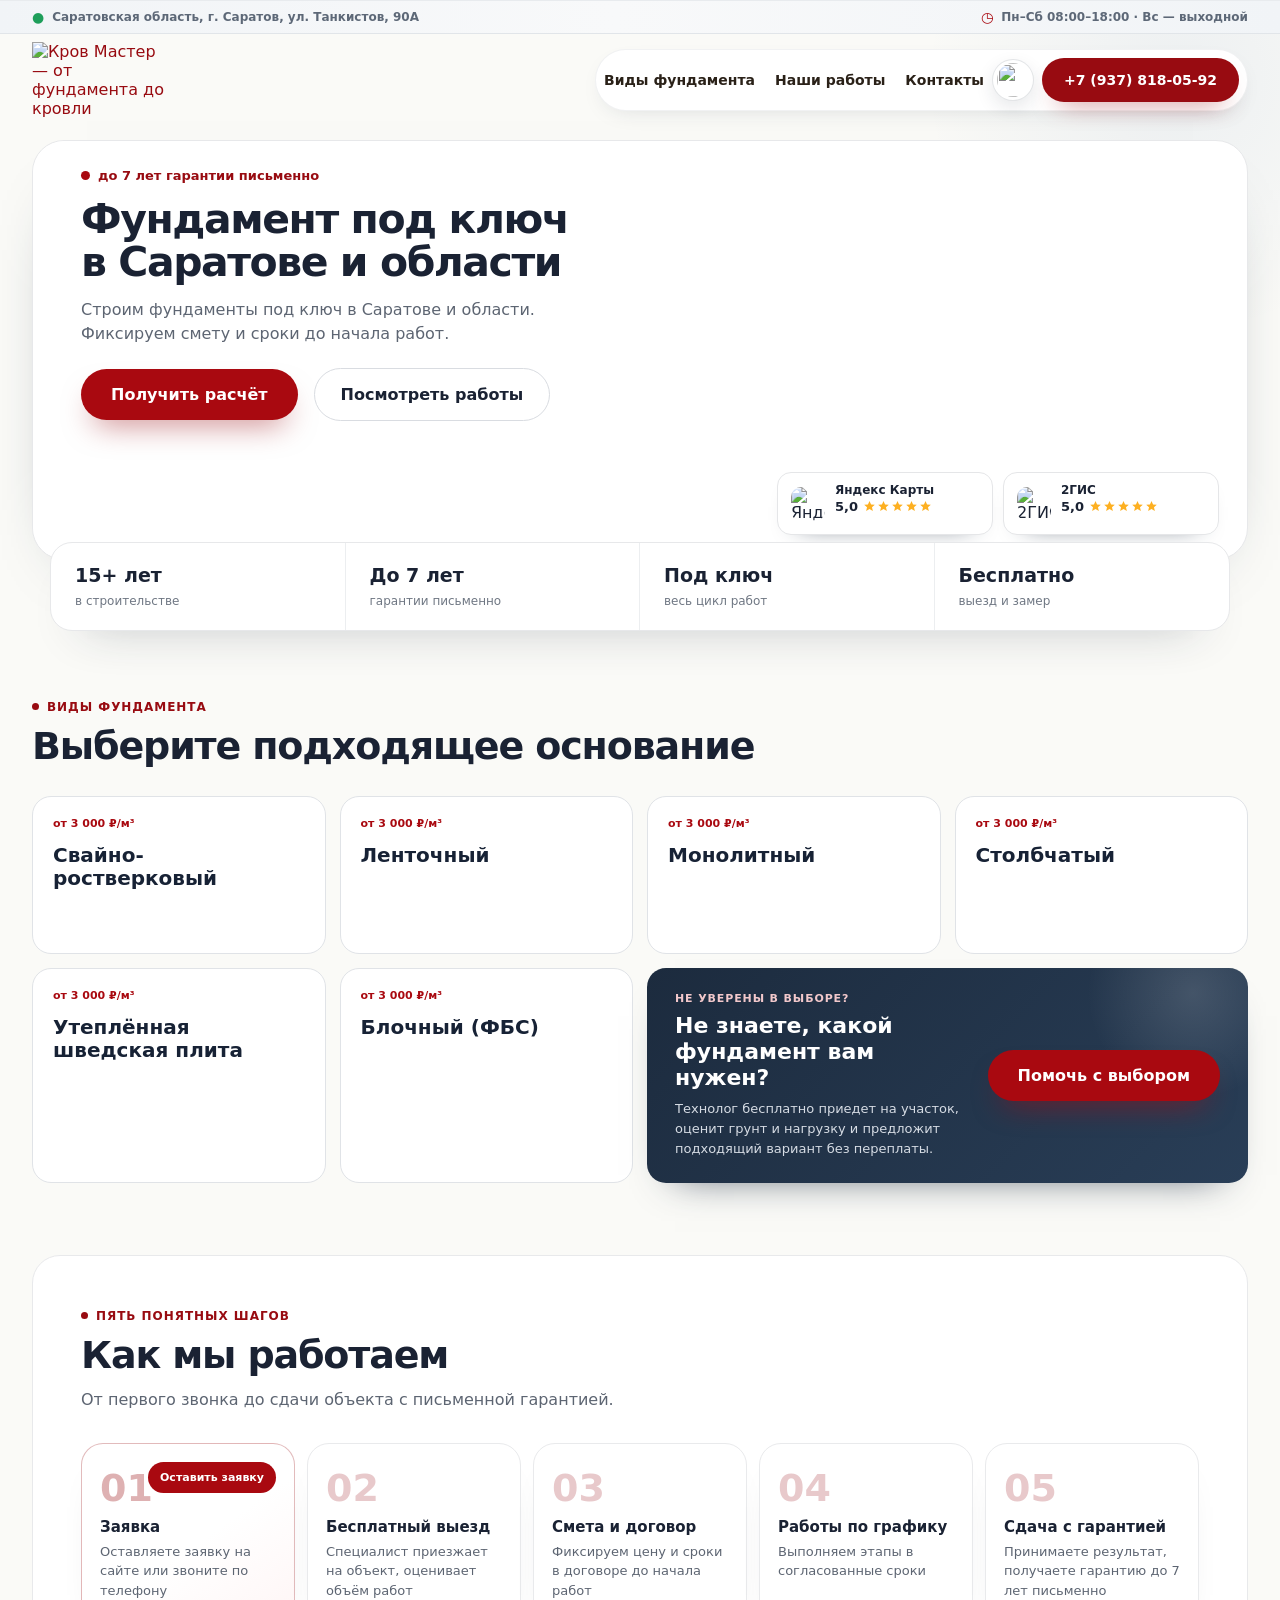
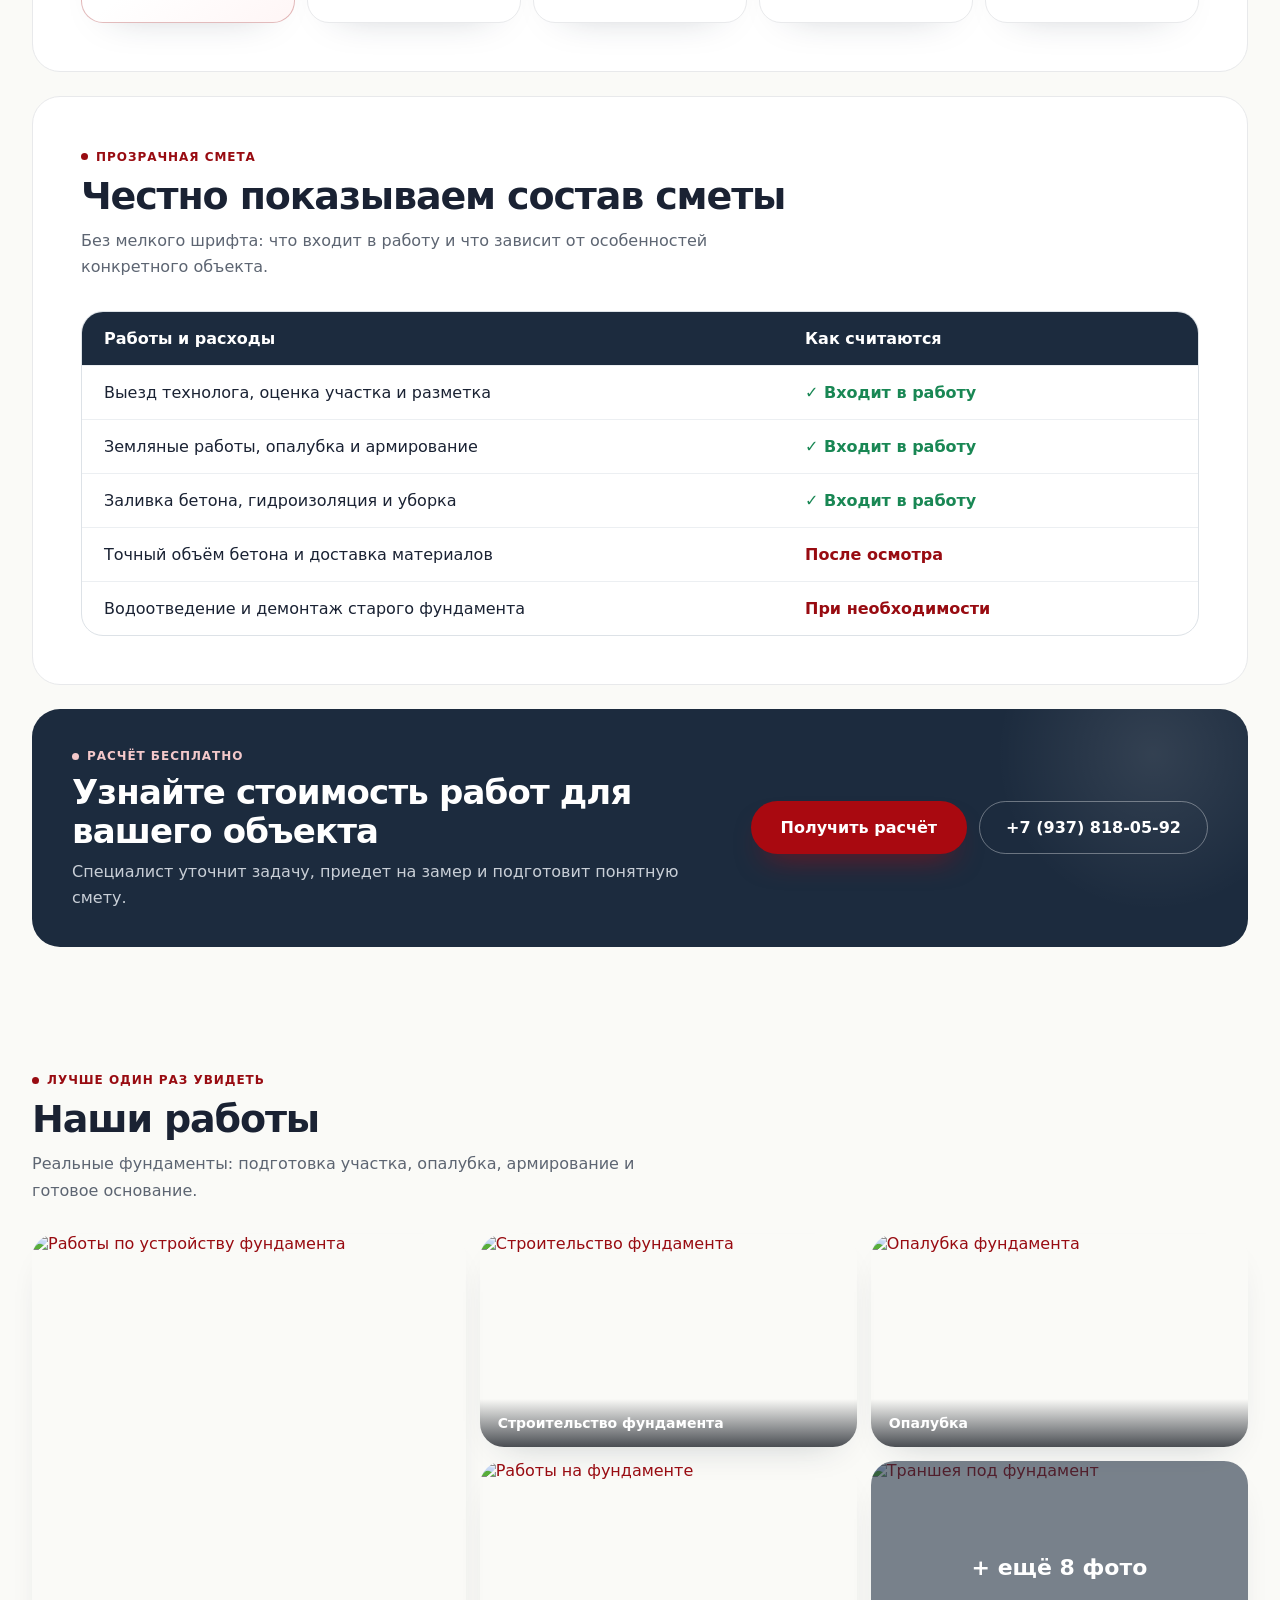
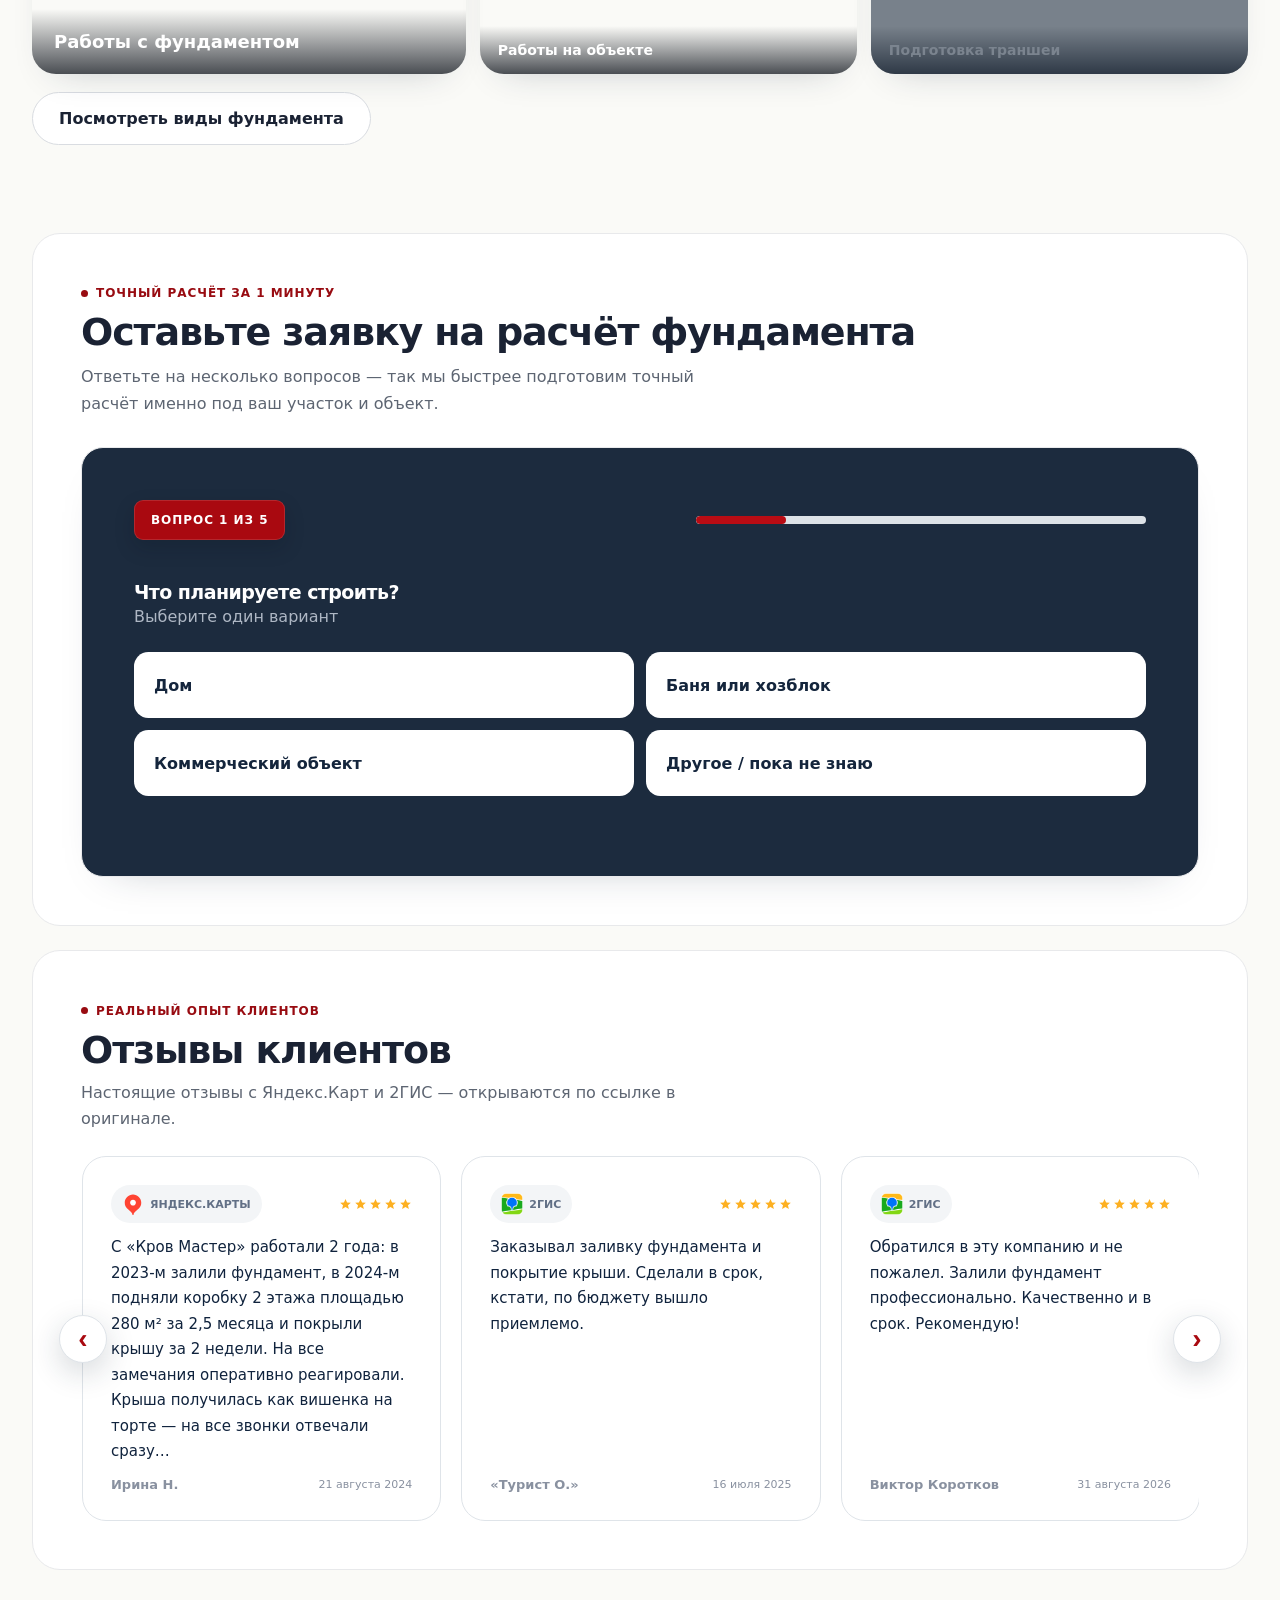
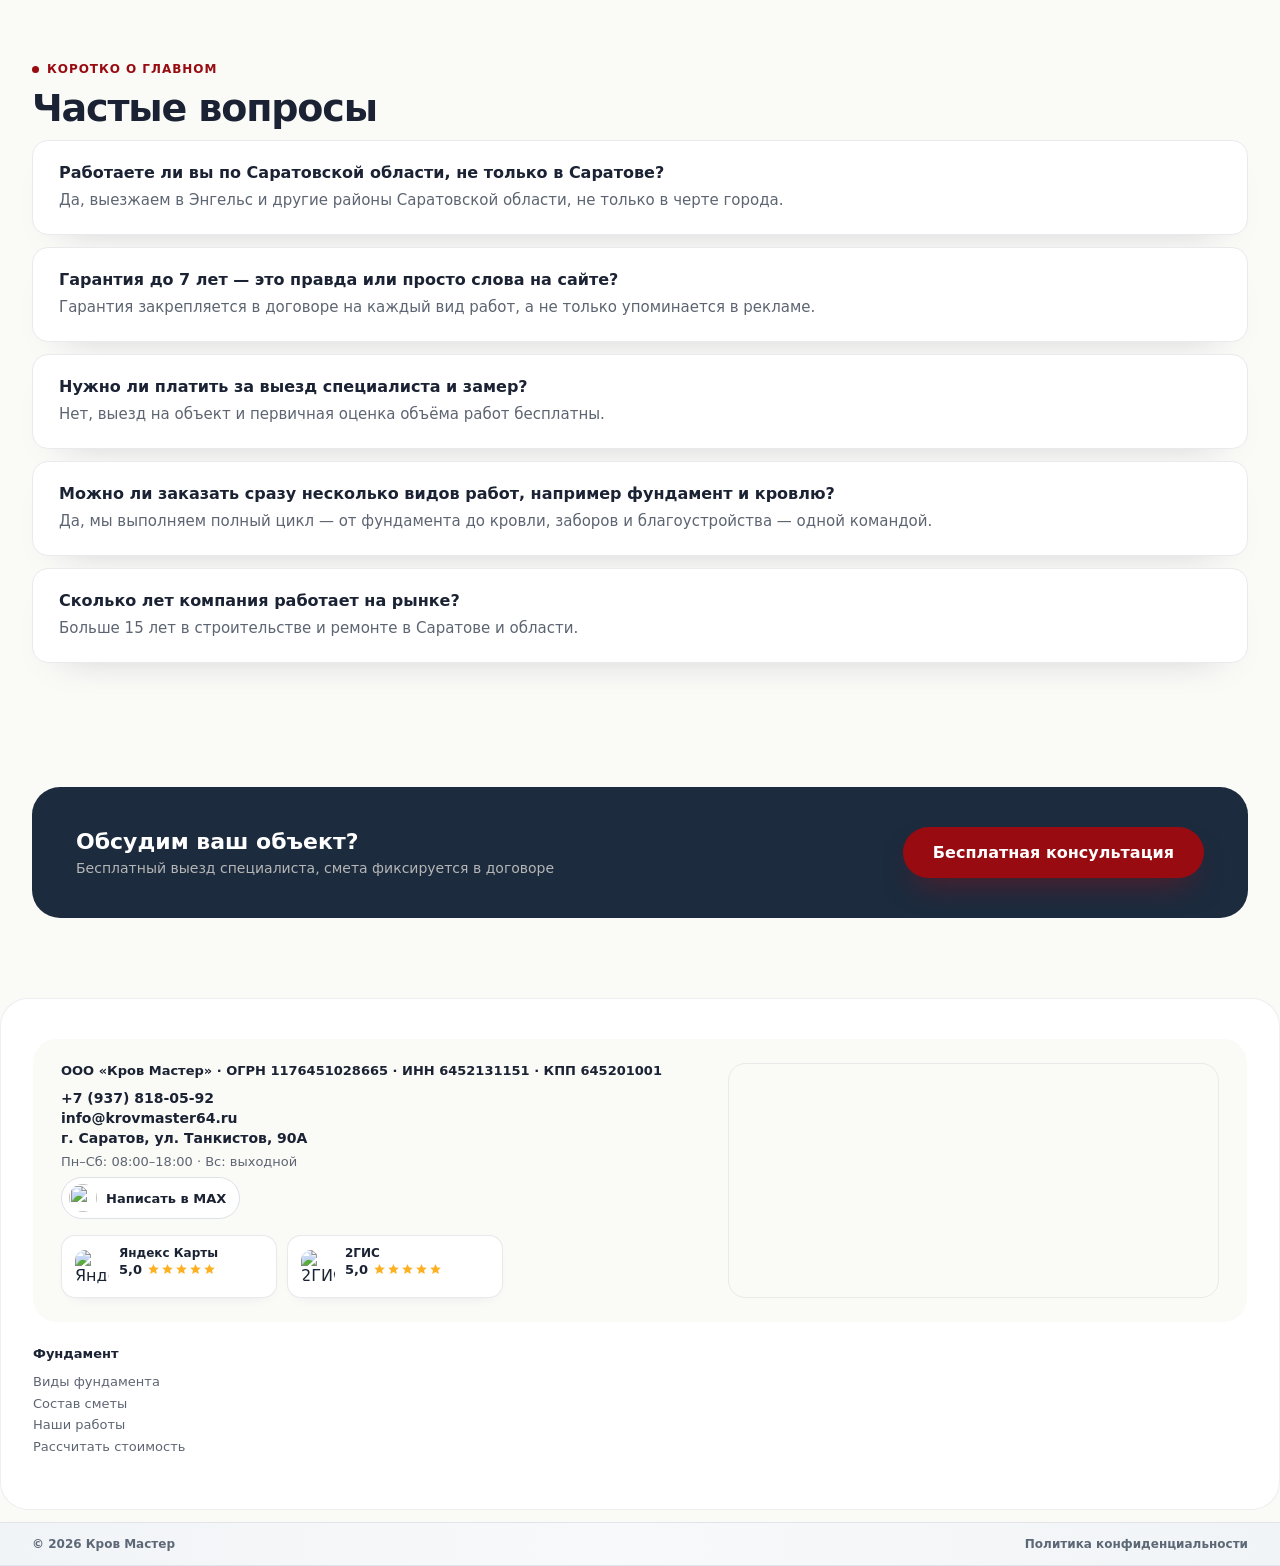
==== commit d076c925: "Исправить пути ресурсов в превью" ====
--- a/index.html
+++ b/index.html
@@ -7,8 +7,8 @@
 <meta name="description" content="Фундамент под ключ в Саратове и области, бесплатный выезд технолога, фиксированная смета, гарантия до 7 лет письменно.">
 <link rel="canonical" href="https://fundament-saratov.ru/">
 <meta name="robots" content="noindex,follow">
-<link rel="icon" href="/assets/favicon.png">
-<link rel="stylesheet" href="/assets/fonts.css">
+<link rel="icon" href="/krov-master-fundament-onepage-preview/assets/favicon.png">
+<link rel="stylesheet" href="/krov-master-fundament-onepage-preview/assets/fonts.css">
 <script type="application/ld+json">{"@context": "https://schema.org", "@graph": [{"@type": "HomeAndConstructionBusiness", "@id": "https://krovmaster64.ru/#business", "name": "Кров Мастер", "legalName": "ООО «Кров Мастер»", "url": "https://krovmaster64.ru", "image": "https://krovmaster64.ru/assets/logo.png", "telephone": "+79378180592", "address": {"@type": "PostalAddress", "streetAddress": "ул. Танкистов, 90А", "addressLocality": "Саратов", "addressRegion": "Саратовская область", "postalCode": "410010", "addressCountry": "RU"}, "areaServed": [{"@type": "City", "name": "Саратов"}, {"@type": "City", "name": "Энгельс"}, {"@type": "AdministrativeArea", "name": "Саратовская область"}], "priceRange": "₽₽", "geo": {"@type": "GeoCoordinates", "latitude": 51.574918, "longitude": 46.02592}, "sameAs": ["https://yandex.ru/maps/org/krov_master/140335540246/reviews/", "https://2gis.ru/saratov/firm/70000001050272434/tab/reviews"], "aggregateRating": {"@type": "AggregateRating", "ratingValue": "5", "reviewCount": "7", "bestRating": "5"}, "openingHoursSpecification": [{"@type": "OpeningHoursSpecification", "dayOfWeek": ["Monday", "Tuesday", "Wednesday", "Thursday", "Friday", "Saturday"], "opens": "08:00", "closes": "18:00"}]}, {"@type": "WebSite", "url": "https://krovmaster64.ru", "name": "Кров Мастер", "publisher": {"@id": "https://krovmaster64.ru/#business"}}, {"@type": "FAQPage", "mainEntity": [{"@type": "Question", "name": "Работаете ли вы по Саратовской области, не только в Саратове?", "acceptedAnswer": {"@type": "Answer", "text": "Да, выезжаем в Энгельс и другие районы Саратовской области, не только в черте города."}}, {"@type": "Question", "name": "Гарантия до 7 лет — это правда или просто слова на сайте?", "acceptedAnswer": {"@type": "Answer", "text": "Гарантия закрепляется в договоре на каждый вид работ, а не только упоминается в рекламе."}}, {"@type": "Question", "name": "Нужно ли платить за выезд специалиста и замер?", "acceptedAnswer": {"@type": "Answer", "text": "Нет, выезд на объект и первичная оценка объёма работ бесплатны."}}, {"@type": "Question", "name": "Как понять, какой фундамент подходит для моего участка?", "acceptedAnswer": {"@type": "Answer", "text": "Специалист бесплатно выезжает на участок, оценивает грунт, будущую нагрузку и рекомендует подходящий тип основания."}}, {"@type": "Question", "name": "Сколько лет компания работает на рынке?", "acceptedAnswer": {"@type": "Answer", "text": "Больше 15 лет в строительстве и ремонте в Саратове и области."}}]}]}</script>
 <style>
   * { box-sizing: border-box; }
@@ -820,15 +820,15 @@
 @media(max-width:560px){body.mobile-home-redesign .service-text-card{min-height:300px;overflow:hidden}body.mobile-home-redesign .service-card-photo{display:block;width:calc(100% + 36px);height:128px;flex:0 0 128px;margin:-18px -18px 15px;object-fit:cover}}
 </style>
 <meta name="yandex-verification" content="56a7253bbc48aed4" />
-<script src="/assets/lead-attribution.js?v=20260924" defer></script>
-<script src="/assets/cookie-consent.js?v=20260922" defer></script>
+<script src="/krov-master-fundament-onepage-preview/assets/lead-attribution.js?v=20260924" defer></script>
+<script src="/krov-master-fundament-onepage-preview/assets/cookie-consent.js?v=20260922" defer></script>
 </head>
 <body class="mobile-home-redesign">
 <div class="bg-blob"></div>
 <header class="wrap">
   <div class="header-info-bar"><div class="header-address"><span class="header-info-icon">●</span>Саратовская область, г. Саратов, ул. Танкистов, 90А</div><div class="header-hours"><span class="header-info-icon">◷</span>Пн–Сб 08:00–18:00 · Вс — выходной</div></div>
   <div class="header-inner">
-    <div class="logo"><a href="/"><img src="/assets/logo.png" alt="Кров Мастер — от фундамента до кровли"></a></div>
+    <div class="logo"><a href="/krov-master-fundament-onepage-preview/"><img src="/krov-master-fundament-onepage-preview/assets/logo.png" alt="Кров Мастер — от фундамента до кровли"></a></div>
     <button class="mobile-menu-btn" type="button" aria-label="Меню" onclick="document.getElementById('mobileMenu').classList.toggle('open'); this.classList.toggle('open');">
       <span class="icon-burger"><svg width="22" height="22" viewBox="0 0 24 24" fill="none" stroke="currentColor" stroke-width="2" stroke-linecap="round"><path d="M4 7h16M4 12h16M4 17h16"/></svg></span><span class="icon-close"><svg width="22" height="22" viewBox="0 0 24 24" fill="none" stroke="currentColor" stroke-width="2" stroke-linecap="round"><path d="M6 6l12 12M18 6L6 18"/></svg></span>
     </button>
@@ -843,7 +843,7 @@
   </div>
 </header>
 <section class="home-hero-full">
-    <div class="hhf-bg-wrap"><video class="hhf-bg" src="/assets/video/hero-fundament.mp4" autoplay muted loop playsinline poster="/assets/site_photos/hero-mobile-foundation.jpg"></video><div class="hhf-scrim"></div></div>
+    <div class="hhf-bg-wrap"><video class="hhf-bg" src="/krov-master-fundament-onepage-preview/assets/video/hero-fundament.mp4" autoplay muted loop playsinline poster="/krov-master-fundament-onepage-preview/assets/site_photos/hero-mobile-foundation.jpg"></video><div class="hhf-scrim"></div></div>
     <div class="hhf-inner">
       <div class="badge"><span class="badge-dot"></span>до 7 лет гарантии письменно</div>
       <h1>Фундамент под ключ<br>в Саратове и области</h1>
@@ -854,11 +854,11 @@
       </div>
       <div class="trust-chips">
     <a class="trust-chip yandex" href="https://yandex.ru/maps/org/krov_master/140335540246/reviews/" target="_blank" rel="noopener">
-      <span class="tc-icon"><img src="/assets/yandex-maps.svg" alt="Яндекс Карты"></span>
+      <span class="tc-icon"><img src="/krov-master-fundament-onepage-preview/assets/yandex-maps.svg" alt="Яндекс Карты"></span>
       <span class="tc-info"><span class="tc-source">Яндекс Карты</span><span class="tc-rating"><b>5,0</b><span class="tc-stars"><svg width="13" height="13" viewBox="0 0 24 24" fill="currentColor"><path d="M12 2l2.9 6.3 6.9.6-5.2 4.6 1.6 6.8L12 16.8 5.8 20.3l1.6-6.8L2.2 8.9l6.9-.6L12 2z"/></svg><svg width="13" height="13" viewBox="0 0 24 24" fill="currentColor"><path d="M12 2l2.9 6.3 6.9.6-5.2 4.6 1.6 6.8L12 16.8 5.8 20.3l1.6-6.8L2.2 8.9l6.9-.6L12 2z"/></svg><svg width="13" height="13" viewBox="0 0 24 24" fill="currentColor"><path d="M12 2l2.9 6.3 6.9.6-5.2 4.6 1.6 6.8L12 16.8 5.8 20.3l1.6-6.8L2.2 8.9l6.9-.6L12 2z"/></svg><svg width="13" height="13" viewBox="0 0 24 24" fill="currentColor"><path d="M12 2l2.9 6.3 6.9.6-5.2 4.6 1.6 6.8L12 16.8 5.8 20.3l1.6-6.8L2.2 8.9l6.9-.6L12 2z"/></svg><svg width="13" height="13" viewBox="0 0 24 24" fill="currentColor"><path d="M12 2l2.9 6.3 6.9.6-5.2 4.6 1.6 6.8L12 16.8 5.8 20.3l1.6-6.8L2.2 8.9l6.9-.6L12 2z"/></svg></span></span></span>
     </a>
     <a class="trust-chip dgis" href="https://2gis.ru/saratov/firm/70000001050272434/tab/reviews" target="_blank" rel="noopener">
-      <span class="tc-icon"><img src="/assets/2gis.png" alt="2ГИС"></span>
+      <span class="tc-icon"><img src="/krov-master-fundament-onepage-preview/assets/2gis.png" alt="2ГИС"></span>
       <span class="tc-info"><span class="tc-source">2ГИС</span><span class="tc-rating"><b>5,0</b><span class="tc-stars"><svg width="13" height="13" viewBox="0 0 24 24" fill="currentColor"><path d="M12 2l2.9 6.3 6.9.6-5.2 4.6 1.6 6.8L12 16.8 5.8 20.3l1.6-6.8L2.2 8.9l6.9-.6L12 2z"/></svg><svg width="13" height="13" viewBox="0 0 24 24" fill="currentColor"><path d="M12 2l2.9 6.3 6.9.6-5.2 4.6 1.6 6.8L12 16.8 5.8 20.3l1.6-6.8L2.2 8.9l6.9-.6L12 2z"/></svg><svg width="13" height="13" viewBox="0 0 24 24" fill="currentColor"><path d="M12 2l2.9 6.3 6.9.6-5.2 4.6 1.6 6.8L12 16.8 5.8 20.3l1.6-6.8L2.2 8.9l6.9-.6L12 2z"/></svg><svg width="13" height="13" viewBox="0 0 24 24" fill="currentColor"><path d="M12 2l2.9 6.3 6.9.6-5.2 4.6 1.6 6.8L12 16.8 5.8 20.3l1.6-6.8L2.2 8.9l6.9-.6L12 2z"/></svg><svg width="13" height="13" viewBox="0 0 24 24" fill="currentColor"><path d="M12 2l2.9 6.3 6.9.6-5.2 4.6 1.6 6.8L12 16.8 5.8 20.3l1.6-6.8L2.2 8.9l6.9-.6L12 2z"/></svg></span></span></span>
     </a>
   </div>
@@ -870,7 +870,7 @@
 <main class="wrap">
   <section class="services" id="uslugi">
     <div class="services-head"><div><span class="section-kicker">Виды фундамента</span><h2>Выберите подходящее основание</h2></div></div>
-    <div class="services-text-grid"><div class="service-text-card"><img class="service-card-photo" src="/assets/stock_photos/svayno-rostverkovyy-fundament.jpg" alt="Свайно-ростверковый фундамент" loading="lazy"><small class="service-text-price">от 3 000 ₽/м³</small><b class="service-text-title">Свайно-ростверковый</b></div><div class="service-text-card"><img class="service-card-photo" src="/assets/stock_photos/lentochnyy-fundament.jpg" alt="Ленточный фундамент" loading="lazy"><small class="service-text-price">от 3 000 ₽/м³</small><b class="service-text-title">Ленточный</b></div><div class="service-text-card"><img class="service-card-photo" src="/assets/stock_photos/monolitnyy-fundament.jpg" alt="Монолитный фундамент" loading="lazy"><small class="service-text-price">от 3 000 ₽/м³</small><b class="service-text-title">Монолитный</b></div><div class="service-text-card"><img class="service-card-photo" src="/assets/stock_photos/stolbchatyy-fundament.jpg" alt="Столбчатый фундамент" loading="lazy"><small class="service-text-price">от 3 000 ₽/м³</small><b class="service-text-title">Столбчатый</b></div><div class="service-text-card"><img class="service-card-photo" src="/assets/stock_photos/uteplennaya-shvedskaya-plita.jpg" alt="Утеплённая шведская плита" loading="lazy"><small class="service-text-price">от 3 000 ₽/м³</small><b class="service-text-title">Утеплённая шведская плита</b></div><div class="service-text-card"><img class="service-card-photo" src="/assets/stock_photos/blochnyy-fundament-fbs.jpg" alt="Блочный фундамент ФБС" loading="lazy"><small class="service-text-price">от 3 000 ₽/м³</small><b class="service-text-title">Блочный (ФБС)</b></div><div class="foundation-help-card"><div class="foundation-help-copy"><span class="foundation-help-kicker">Не уверены в выборе?</span><h3>Не знаете, какой фундамент вам нужен?</h3><p>Технолог бесплатно приедет на участок, оценит грунт и нагрузку и предложит подходящий вариант без переплаты.</p></div><button type="button" class="btn-primary js-open-lead">Помочь с выбором</button></div></div>
+    <div class="services-text-grid"><div class="service-text-card"><img class="service-card-photo" src="/krov-master-fundament-onepage-preview/assets/stock_photos/svayno-rostverkovyy-fundament.jpg" alt="Свайно-ростверковый фундамент" loading="lazy"><small class="service-text-price">от 3 000 ₽/м³</small><b class="service-text-title">Свайно-ростверковый</b></div><div class="service-text-card"><img class="service-card-photo" src="/krov-master-fundament-onepage-preview/assets/stock_photos/lentochnyy-fundament.jpg" alt="Ленточный фундамент" loading="lazy"><small class="service-text-price">от 3 000 ₽/м³</small><b class="service-text-title">Ленточный</b></div><div class="service-text-card"><img class="service-card-photo" src="/krov-master-fundament-onepage-preview/assets/stock_photos/monolitnyy-fundament.jpg" alt="Монолитный фундамент" loading="lazy"><small class="service-text-price">от 3 000 ₽/м³</small><b class="service-text-title">Монолитный</b></div><div class="service-text-card"><img class="service-card-photo" src="/krov-master-fundament-onepage-preview/assets/stock_photos/stolbchatyy-fundament.jpg" alt="Столбчатый фундамент" loading="lazy"><small class="service-text-price">от 3 000 ₽/м³</small><b class="service-text-title">Столбчатый</b></div><div class="service-text-card"><img class="service-card-photo" src="/krov-master-fundament-onepage-preview/assets/stock_photos/uteplennaya-shvedskaya-plita.jpg" alt="Утеплённая шведская плита" loading="lazy"><small class="service-text-price">от 3 000 ₽/м³</small><b class="service-text-title">Утеплённая шведская плита</b></div><div class="service-text-card"><img class="service-card-photo" src="/krov-master-fundament-onepage-preview/assets/stock_photos/blochnyy-fundament-fbs.jpg" alt="Блочный фундамент ФБС" loading="lazy"><small class="service-text-price">от 3 000 ₽/м³</small><b class="service-text-title">Блочный (ФБС)</b></div><div class="foundation-help-card"><div class="foundation-help-copy"><span class="foundation-help-kicker">Не уверены в выборе?</span><h3>Не знаете, какой фундамент вам нужен?</h3><p>Технолог бесплатно приедет на участок, оценит грунт и нагрузку и предложит подходящий вариант без переплаты.</p></div><button type="button" class="btn-primary js-open-lead">Помочь с выбором</button></div></div>
     <div class="services-swipe-hint">← Листайте услуги →</div>
     <a class="mobile-all-services" href="#uslugi">Все виды фундамента</a>
   </section>
@@ -901,7 +901,7 @@
     <span class="section-kicker">Лучше один раз увидеть</span>
     <h2>Наши работы</h2>
     <p>Реальные фундаменты: подготовка участка, опалубка, армирование и готовое основание.</p>
-    <div class="portfolio-mosaic"><a class="gallery-item" href="/assets/site_photos/2020-02_img-20190321-wa0000.jpeg"><img src="/assets/site_photos/2020-02_img-20190321-wa0000.jpeg" alt="Работы по устройству фундамента" loading="lazy"><div class="gallery-caption">Работы с фундаментом</div></a><a class="gallery-item" href="/assets/site_photos/2020-02_img-20190321-wa0004.jpeg"><img src="/assets/site_photos/2020-02_img-20190321-wa0004.jpeg" alt="Строительство фундамента" loading="lazy"><div class="gallery-caption">Строительство фундамента</div></a><a class="gallery-item" href="/assets/site_photos/2020-02_img-20190321-wa0006.jpeg"><img src="/assets/site_photos/2020-02_img-20190321-wa0006.jpeg" alt="Опалубка фундамента" loading="lazy"><div class="gallery-caption">Опалубка</div></a><a class="gallery-item" href="/assets/site_photos/2020-02_img-20190321-wa0008.jpeg"><img src="/assets/site_photos/2020-02_img-20190321-wa0008.jpeg" alt="Работы на фундаменте" loading="lazy"><div class="gallery-caption">Работы на объекте</div></a><a class="gallery-item" href="/assets/site_photos/2020-03_8.jpg"><img src="/assets/site_photos/2020-03_8.jpg" alt="Траншея под фундамент" loading="lazy"><div class="gallery-caption">Подготовка траншеи</div></a><a class="gallery-item" href="/assets/site_photos/2020-03_13.jpg"><img src="/assets/site_photos/2020-03_13.jpg" alt="Армирование фундамента" loading="lazy"><div class="gallery-caption">Армирование</div></a><a class="gallery-item" href="/assets/site_photos/2020-03_14.jpg"><img src="/assets/site_photos/2020-03_14.jpg" alt="Подготовка основания фундамента" loading="lazy"><div class="gallery-caption">Подготовка основания</div></a><a class="gallery-item" href="/assets/site_photos/2026-08_fundament-dom-i-kotlovan.jpg"><img src="/assets/site_photos/2026-08_fundament-dom-i-kotlovan.jpg" alt="Дом и котлован под фундамент" loading="lazy"><div class="gallery-caption">Дом и котлован</div></a><a class="gallery-item" href="/assets/site_photos/2026-08_fundament-kotlovan.jpg"><img src="/assets/site_photos/2026-08_fundament-kotlovan.jpg" alt="Котлован под фундамент" loading="lazy"><div class="gallery-caption">Котлован</div></a><a class="gallery-item" href="/assets/site_photos/2026-08_fundament-kotlovan-okno.jpg"><img src="/assets/site_photos/2026-08_fundament-kotlovan-okno.jpg" alt="Котлован на объекте" loading="lazy"><div class="gallery-caption">Котлован на объекте</div></a><a class="gallery-item" href="/assets/site_photos/2026-08_fundament-opalubka.jpg"><img src="/assets/site_photos/2026-08_fundament-opalubka.jpg" alt="Монтаж опалубки фундамента" loading="lazy"><div class="gallery-caption">Монтаж опалубки</div></a><a class="gallery-item" href="/assets/site_photos/2026-08_betononasos-zaliv.jpg"><img src="/assets/site_photos/2026-08_betononasos-zaliv.jpg" alt="Заливка бетона бетононасосом" loading="lazy"><div class="gallery-caption">Заливка бетона</div></a><a class="gallery-item" href="/assets/site_photos/2026-08_fundament-gidroizolyaciya.jpg"><img src="/assets/site_photos/2026-08_fundament-gidroizolyaciya.jpg" alt="Гидроизоляция фундамента" loading="lazy"><div class="gallery-caption">Гидроизоляция</div></a></div>
+    <div class="portfolio-mosaic"><a class="gallery-item" href="/krov-master-fundament-onepage-preview/assets/site_photos/2020-02_img-20190321-wa0000.jpeg"><img src="/krov-master-fundament-onepage-preview/assets/site_photos/2020-02_img-20190321-wa0000.jpeg" alt="Работы по устройству фундамента" loading="lazy"><div class="gallery-caption">Работы с фундаментом</div></a><a class="gallery-item" href="/krov-master-fundament-onepage-preview/assets/site_photos/2020-02_img-20190321-wa0004.jpeg"><img src="/krov-master-fundament-onepage-preview/assets/site_photos/2020-02_img-20190321-wa0004.jpeg" alt="Строительство фундамента" loading="lazy"><div class="gallery-caption">Строительство фундамента</div></a><a class="gallery-item" href="/krov-master-fundament-onepage-preview/assets/site_photos/2020-02_img-20190321-wa0006.jpeg"><img src="/krov-master-fundament-onepage-preview/assets/site_photos/2020-02_img-20190321-wa0006.jpeg" alt="Опалубка фундамента" loading="lazy"><div class="gallery-caption">Опалубка</div></a><a class="gallery-item" href="/krov-master-fundament-onepage-preview/assets/site_photos/2020-02_img-20190321-wa0008.jpeg"><img src="/krov-master-fundament-onepage-preview/assets/site_photos/2020-02_img-20190321-wa0008.jpeg" alt="Работы на фундаменте" loading="lazy"><div class="gallery-caption">Работы на объекте</div></a><a class="gallery-item" href="/krov-master-fundament-onepage-preview/assets/site_photos/2020-03_8.jpg"><img src="/krov-master-fundament-onepage-preview/assets/site_photos/2020-03_8.jpg" alt="Траншея под фундамент" loading="lazy"><div class="gallery-caption">Подготовка траншеи</div></a><a class="gallery-item" href="/krov-master-fundament-onepage-preview/assets/site_photos/2020-03_13.jpg"><img src="/krov-master-fundament-onepage-preview/assets/site_photos/2020-03_13.jpg" alt="Армирование фундамента" loading="lazy"><div class="gallery-caption">Армирование</div></a><a class="gallery-item" href="/krov-master-fundament-onepage-preview/assets/site_photos/2020-03_14.jpg"><img src="/krov-master-fundament-onepage-preview/assets/site_photos/2020-03_14.jpg" alt="Подготовка основания фундамента" loading="lazy"><div class="gallery-caption">Подготовка основания</div></a><a class="gallery-item" href="/krov-master-fundament-onepage-preview/assets/site_photos/2026-08_fundament-dom-i-kotlovan.jpg"><img src="/krov-master-fundament-onepage-preview/assets/site_photos/2026-08_fundament-dom-i-kotlovan.jpg" alt="Дом и котлован под фундамент" loading="lazy"><div class="gallery-caption">Дом и котлован</div></a><a class="gallery-item" href="/krov-master-fundament-onepage-preview/assets/site_photos/2026-08_fundament-kotlovan.jpg"><img src="/krov-master-fundament-onepage-preview/assets/site_photos/2026-08_fundament-kotlovan.jpg" alt="Котлован под фундамент" loading="lazy"><div class="gallery-caption">Котлован</div></a><a class="gallery-item" href="/krov-master-fundament-onepage-preview/assets/site_photos/2026-08_fundament-kotlovan-okno.jpg"><img src="/krov-master-fundament-onepage-preview/assets/site_photos/2026-08_fundament-kotlovan-okno.jpg" alt="Котлован на объекте" loading="lazy"><div class="gallery-caption">Котлован на объекте</div></a><a class="gallery-item" href="/krov-master-fundament-onepage-preview/assets/site_photos/2026-08_fundament-opalubka.jpg"><img src="/krov-master-fundament-onepage-preview/assets/site_photos/2026-08_fundament-opalubka.jpg" alt="Монтаж опалубки фундамента" loading="lazy"><div class="gallery-caption">Монтаж опалубки</div></a><a class="gallery-item" href="/krov-master-fundament-onepage-preview/assets/site_photos/2026-08_betononasos-zaliv.jpg"><img src="/krov-master-fundament-onepage-preview/assets/site_photos/2026-08_betononasos-zaliv.jpg" alt="Заливка бетона бетононасосом" loading="lazy"><div class="gallery-caption">Заливка бетона</div></a><a class="gallery-item" href="/krov-master-fundament-onepage-preview/assets/site_photos/2026-08_fundament-gidroizolyaciya.jpg"><img src="/krov-master-fundament-onepage-preview/assets/site_photos/2026-08_fundament-gidroizolyaciya.jpg" alt="Гидроизоляция фундамента" loading="lazy"><div class="gallery-caption">Гидроизоляция</div></a></div>
     <div class="portfolio-swipe-hint">← Листайте работы →</div>
     <div class="hero-actions"><a class="btn-secondary" href="#uslugi">Посмотреть виды фундамента</a></div>
   </section>
@@ -909,7 +909,7 @@
     <span class="section-kicker">Точный расчёт за 1 минуту</span>
     <h2>Оставьте заявку на расчёт фундамента</h2>
     <p class="lead">Ответьте на несколько вопросов — так мы быстрее подготовим точный расчёт именно под ваш участок и объект.</p>
-    <form class="form-card landing-quiz quiz-wizard" id="fundament-quiz-form"><input type="hidden" name="objectType"><input type="hidden" name="wallMaterial"><input type="hidden" name="area"><input type="hidden" name="hasProject"><input type="hidden" name="timeline"><div class="quiz-progress-row"><span class="quiz-progress-label">Вопрос <b id="quiz-current">1</b> из 5</span><span class="quiz-progress"><span id="quiz-progress-bar" style="width:20%"></span></span></div><div id="quiz-screens"></div><div class="quiz-screen quiz-contact" data-step="5" hidden><h3 class="quiz-question">Готово — осталось оставить телефон</h3><p class="quiz-hint">Специалист уточнит детали и бесплатно рассчитает стоимость.</p><div class="quiz-contact-fields"><input type="text" name="name" placeholder="Имя" autocomplete="name"><input type="tel" name="phone" placeholder="Телефон *" autocomplete="tel" required></div><label class="consent"><input type="checkbox" name="consent" required style="margin-top:2px"><span>Даю согласие на обработку персональных данных в соответствии с <a href="/politika-konfidencialnosti/">политикой конфиденциальности</a></span></label><button class="quiz-submit" type="submit">Получить расчёт</button><button class="quiz-back" type="button">← Изменить ответы</button><p class="form-status" id="fundament-quiz-status" aria-live="polite"></p></div></form>
+    <form class="form-card landing-quiz quiz-wizard" id="fundament-quiz-form"><input type="hidden" name="objectType"><input type="hidden" name="wallMaterial"><input type="hidden" name="area"><input type="hidden" name="hasProject"><input type="hidden" name="timeline"><div class="quiz-progress-row"><span class="quiz-progress-label">Вопрос <b id="quiz-current">1</b> из 5</span><span class="quiz-progress"><span id="quiz-progress-bar" style="width:20%"></span></span></div><div id="quiz-screens"></div><div class="quiz-screen quiz-contact" data-step="5" hidden><h3 class="quiz-question">Готово — осталось оставить телефон</h3><p class="quiz-hint">Специалист уточнит детали и бесплатно рассчитает стоимость.</p><div class="quiz-contact-fields"><input type="text" name="name" placeholder="Имя" autocomplete="name"><input type="tel" name="phone" placeholder="Телефон *" autocomplete="tel" required></div><label class="consent"><input type="checkbox" name="consent" required style="margin-top:2px"><span>Даю согласие на обработку персональных данных в соответствии с <a href="/krov-master-fundament-onepage-preview/politika-konfidencialnosti/">политикой конфиденциальности</a></span></label><button class="quiz-submit" type="submit">Получить расчёт</button><button class="quiz-back" type="button">← Изменить ответы</button><p class="form-status" id="fundament-quiz-status" aria-live="polite"></p></div></form>
   </section>
   <section class="reviews-section home-section section-panel" id="otzyvy">
     <span class="section-kicker">Реальный опыт клиентов</span>
@@ -1028,11 +1028,11 @@
       <a class="max-contact-line" href="https://max.ru/u/f9LHodD0cOIrObkjUjm0d6hLX_1h2Oj4koKJIp0BwMBMB0INw_tDnEkESIk" target="_blank" rel="noopener"><img src="https://max.ru/favicon.svg" alt="" width="28" height="28">Написать в MAX</a>
       <div class="trust-chips">
     <a class="trust-chip yandex" href="https://yandex.ru/maps/org/krov_master/140335540246/reviews/" target="_blank" rel="noopener">
-      <span class="tc-icon"><img src="/assets/yandex-maps.svg" alt="Яндекс Карты"></span>
+      <span class="tc-icon"><img src="/krov-master-fundament-onepage-preview/assets/yandex-maps.svg" alt="Яндекс Карты"></span>
       <span class="tc-info"><span class="tc-source">Яндекс Карты</span><span class="tc-rating"><b>5,0</b><span class="tc-stars"><svg width="13" height="13" viewBox="0 0 24 24" fill="currentColor"><path d="M12 2l2.9 6.3 6.9.6-5.2 4.6 1.6 6.8L12 16.8 5.8 20.3l1.6-6.8L2.2 8.9l6.9-.6L12 2z"/></svg><svg width="13" height="13" viewBox="0 0 24 24" fill="currentColor"><path d="M12 2l2.9 6.3 6.9.6-5.2 4.6 1.6 6.8L12 16.8 5.8 20.3l1.6-6.8L2.2 8.9l6.9-.6L12 2z"/></svg><svg width="13" height="13" viewBox="0 0 24 24" fill="currentColor"><path d="M12 2l2.9 6.3 6.9.6-5.2 4.6 1.6 6.8L12 16.8 5.8 20.3l1.6-6.8L2.2 8.9l6.9-.6L12 2z"/></svg><svg width="13" height="13" viewBox="0 0 24 24" fill="currentColor"><path d="M12 2l2.9 6.3 6.9.6-5.2 4.6 1.6 6.8L12 16.8 5.8 20.3l1.6-6.8L2.2 8.9l6.9-.6L12 2z"/></svg><svg width="13" height="13" viewBox="0 0 24 24" fill="currentColor"><path d="M12 2l2.9 6.3 6.9.6-5.2 4.6 1.6 6.8L12 16.8 5.8 20.3l1.6-6.8L2.2 8.9l6.9-.6L12 2z"/></svg></span></span></span>
     </a>
     <a class="trust-chip dgis" href="https://2gis.ru/saratov/firm/70000001050272434/tab/reviews" target="_blank" rel="noopener">
-      <span class="tc-icon"><img src="/assets/2gis.png" alt="2ГИС"></span>
+      <span class="tc-icon"><img src="/krov-master-fundament-onepage-preview/assets/2gis.png" alt="2ГИС"></span>
       <span class="tc-info"><span class="tc-source">2ГИС</span><span class="tc-rating"><b>5,0</b><span class="tc-stars"><svg width="13" height="13" viewBox="0 0 24 24" fill="currentColor"><path d="M12 2l2.9 6.3 6.9.6-5.2 4.6 1.6 6.8L12 16.8 5.8 20.3l1.6-6.8L2.2 8.9l6.9-.6L12 2z"/></svg><svg width="13" height="13" viewBox="0 0 24 24" fill="currentColor"><path d="M12 2l2.9 6.3 6.9.6-5.2 4.6 1.6 6.8L12 16.8 5.8 20.3l1.6-6.8L2.2 8.9l6.9-.6L12 2z"/></svg><svg width="13" height="13" viewBox="0 0 24 24" fill="currentColor"><path d="M12 2l2.9 6.3 6.9.6-5.2 4.6 1.6 6.8L12 16.8 5.8 20.3l1.6-6.8L2.2 8.9l6.9-.6L12 2z"/></svg><svg width="13" height="13" viewBox="0 0 24 24" fill="currentColor"><path d="M12 2l2.9 6.3 6.9.6-5.2 4.6 1.6 6.8L12 16.8 5.8 20.3l1.6-6.8L2.2 8.9l6.9-.6L12 2z"/></svg><svg width="13" height="13" viewBox="0 0 24 24" fill="currentColor"><path d="M12 2l2.9 6.3 6.9.6-5.2 4.6 1.6 6.8L12 16.8 5.8 20.3l1.6-6.8L2.2 8.9l6.9-.6L12 2z"/></svg></span></span></span>
     </a>
   </div>
@@ -1044,7 +1044,7 @@
 </footer>
 <div class="footer-bottom"><div class="footer-bottom-inner wrap">
   <div>© 2026 Кров Мастер</div>
-  <div><a href="/politika-konfidencialnosti/">Политика конфиденциальности</a></div>
+  <div><a href="/krov-master-fundament-onepage-preview/politika-konfidencialnosti/">Политика конфиденциальности</a></div>
 </div></div>
 <button type="button" class="back-to-top" id="back-to-top" aria-label="Вернуться наверх" title="Наверх"><svg width="20" height="20" viewBox="0 0 24 24" fill="none" stroke="currentColor" stroke-width="2.4" stroke-linecap="round" stroke-linejoin="round"><path d="M6 15l6-6 6 6"/></svg></button>
 <div class="mobile-conversion-bar"><a href="tel:+79378180592">Позвонить</a><button type="button" class="js-open-lead">Получить расчёт</button></div>
@@ -1056,7 +1056,7 @@
       <h3 class="lead-modal-title"><span>Наш специалист свяжется</span><span>с вами в ближайшее время</span></h3>
       <input type="text" name="name" placeholder="Имя" autocomplete="name">
       <input type="tel" name="phone" placeholder="Телефон *" autocomplete="tel" required>
-      <label class="consent"><input type="checkbox" name="consent" required style="margin-top:2px;"><span>Даю согласие на обработку персональных данных в соответствии с <a href="/politika-konfidencialnosti/">политикой конфиденциальности</a></span></label>
+      <label class="consent"><input type="checkbox" name="consent" required style="margin-top:2px;"><span>Даю согласие на обработку персональных данных в соответствии с <a href="/krov-master-fundament-onepage-preview/politika-konfidencialnosti/">политикой конфиденциальности</a></span></label>
       <button type="submit">Отправить</button>
       <p class="form-status" id="lead-modal-status" aria-live="polite"></p>
     </form>
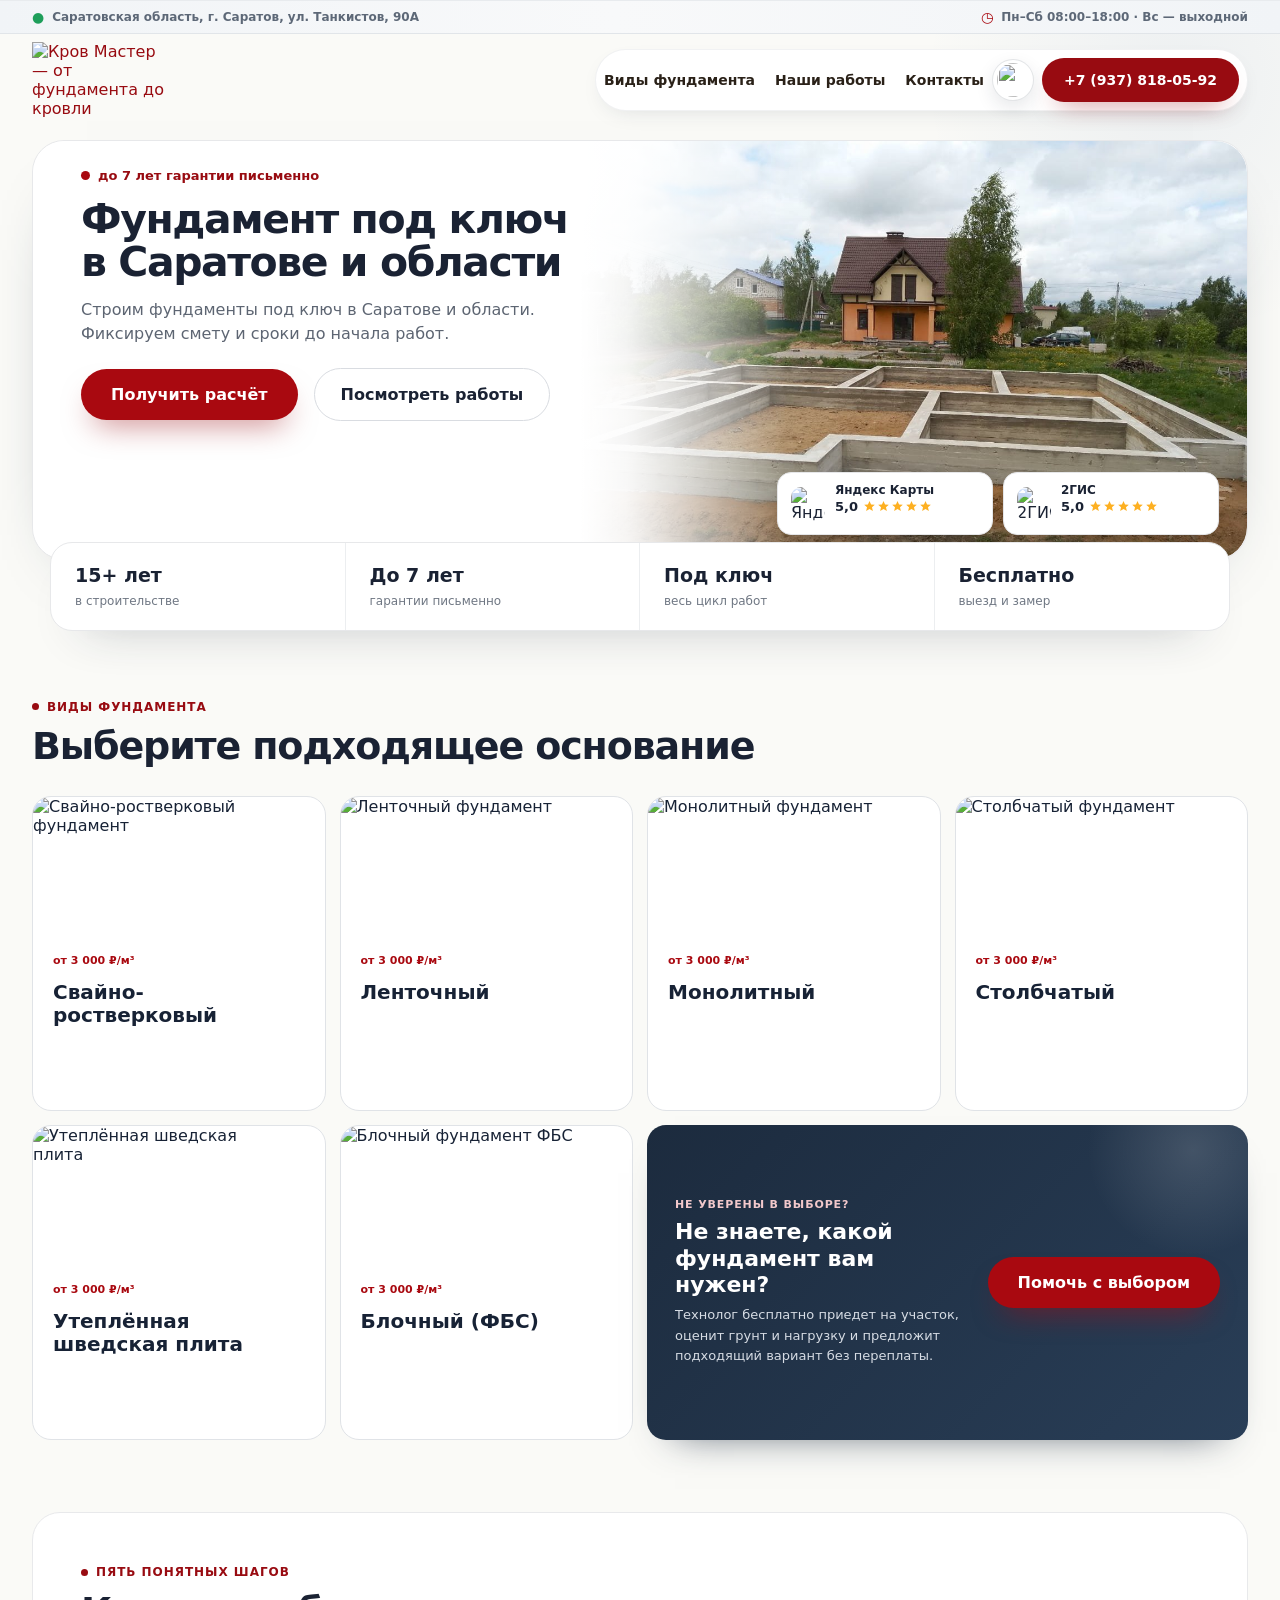
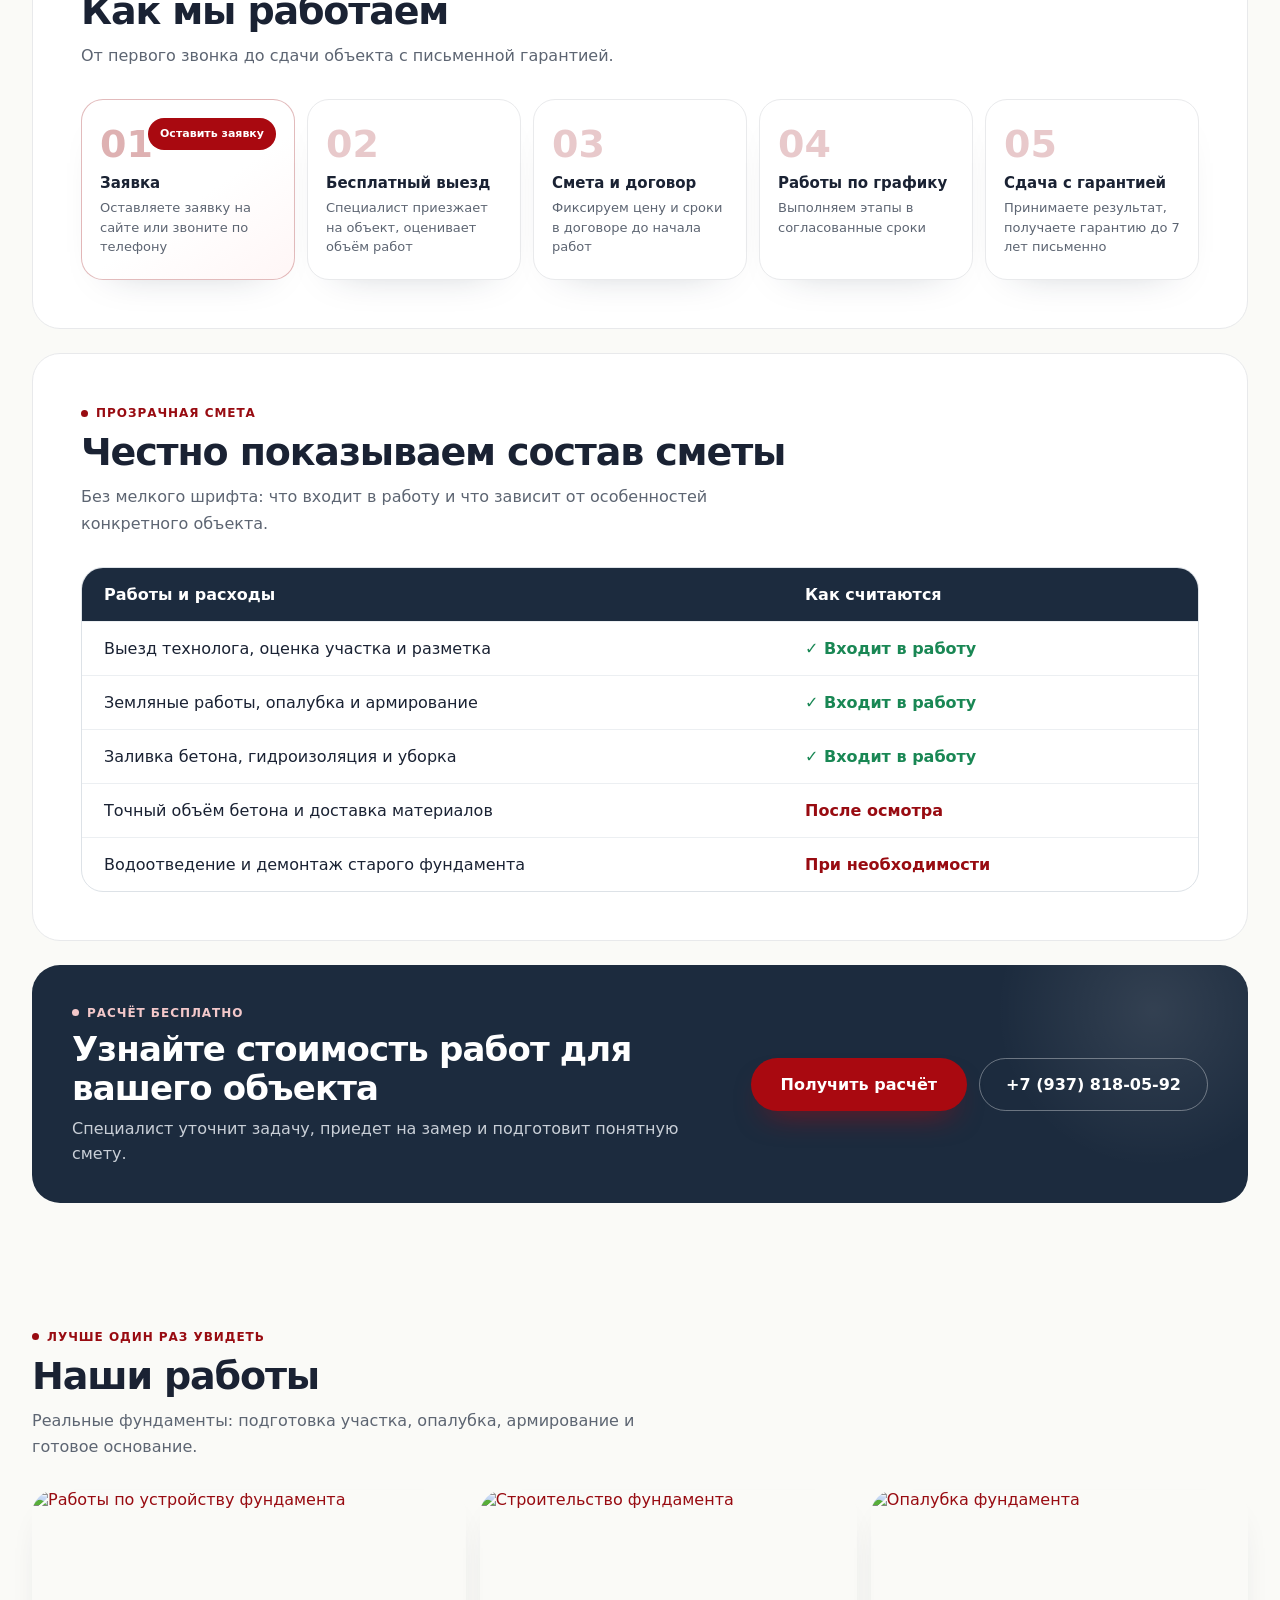
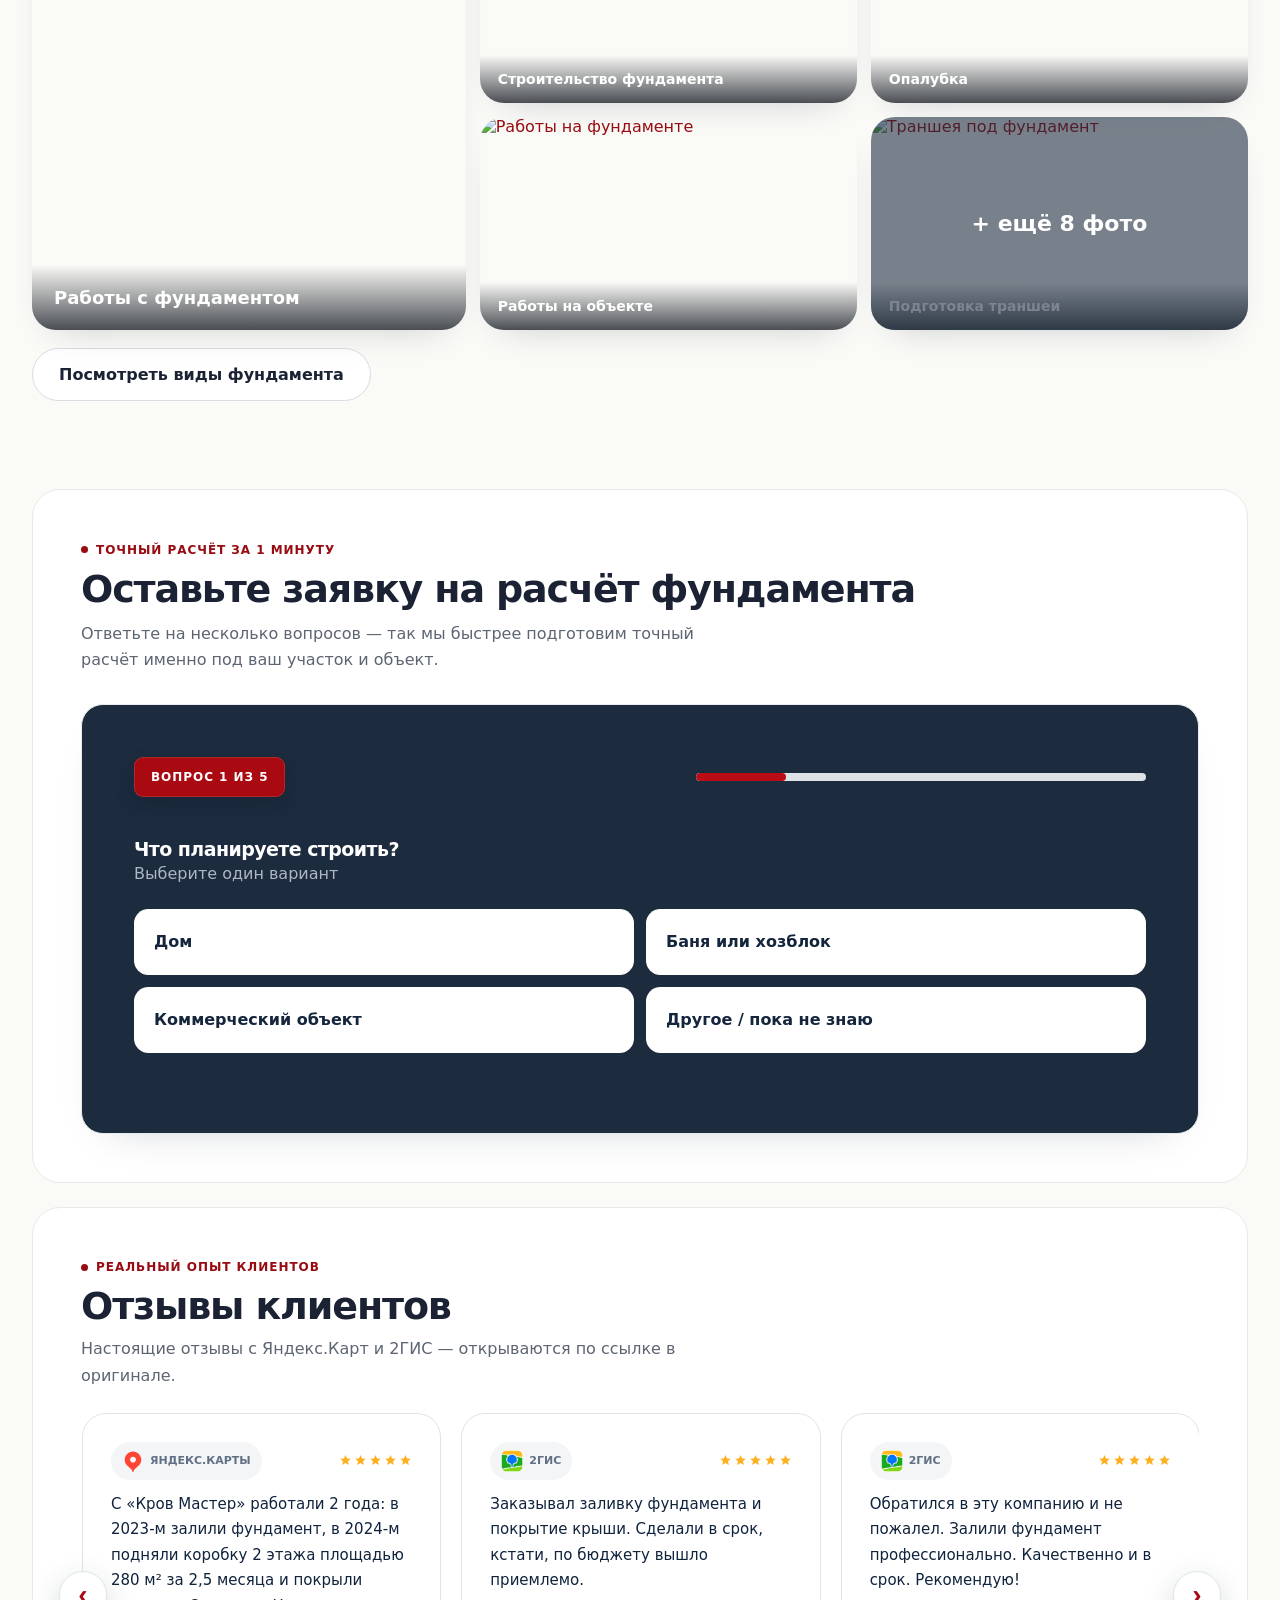
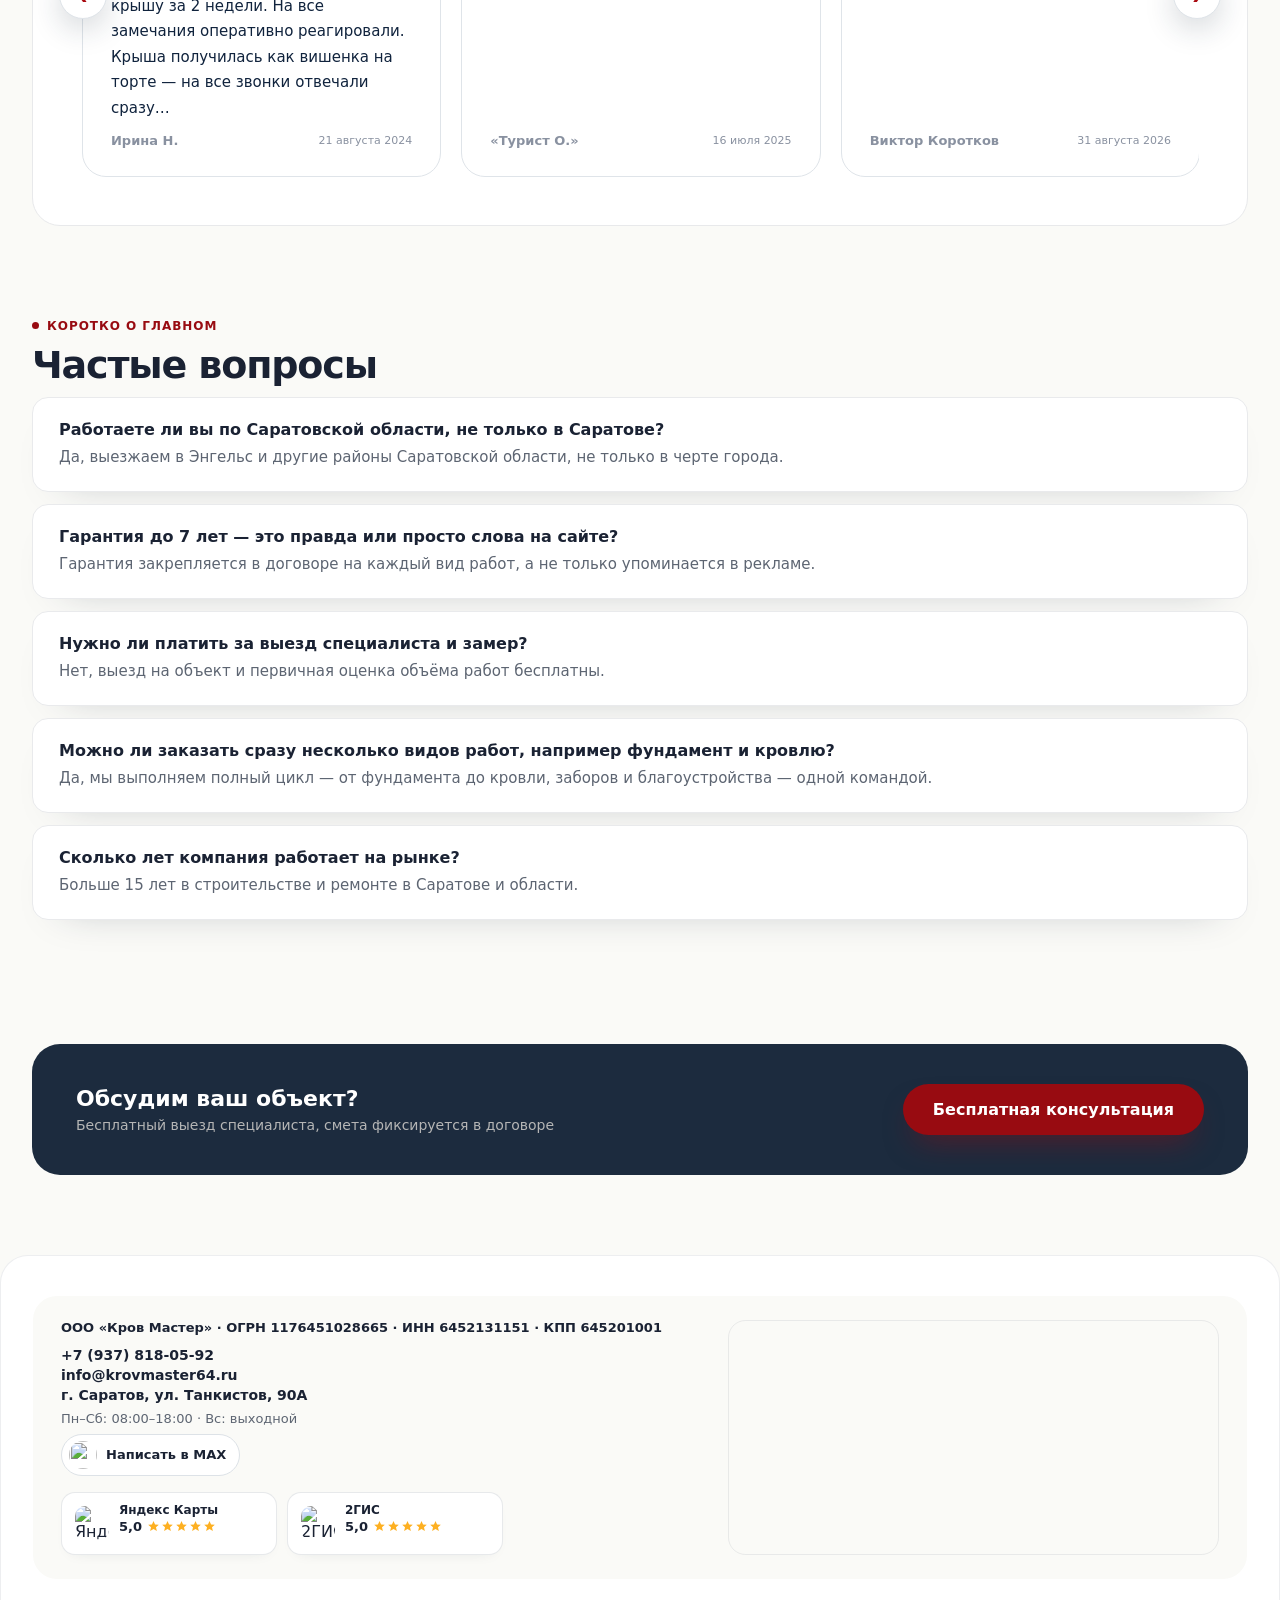
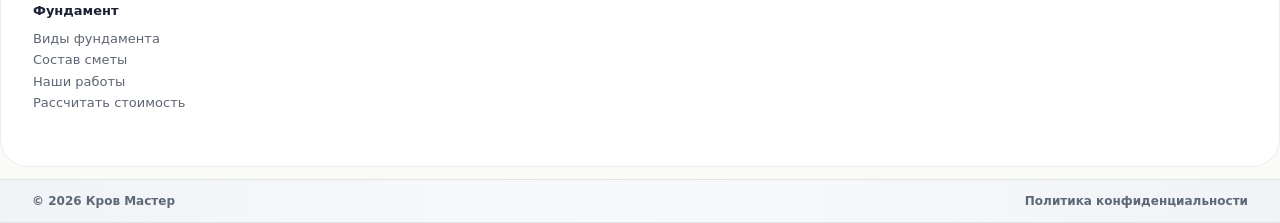
==== commit 82654cca: "Исправить пути и показать фотографии карточек" ====
--- a/index.html
+++ b/index.html
@@ -597,10 +597,10 @@
   @media(max-width:1050px) { .service-photo { height:235px; min-height:0!important; } }
   @media(max-width:560px) { .services,.home-section { padding-top:48px; padding-bottom:48px; } .service-photo { height:220px; min-height:0!important; border-radius:18px; } }
 
-  /* Выбранный блок услуг: светлые карточки без фотографий */
+  /* Выбранный блок услуг: светлые карточки с фотографиями */
   .services-text-grid { display:grid; grid-template-columns:repeat(4,minmax(0,1fr)); gap:14px; }
-  .service-card-photo { display:none; }
-  .service-text-card { display:flex; min-height:158px; flex-direction:column; padding:20px; border:1px solid #E0E3E7; border-radius:19px; background:#fff; color:#172235; transition:transform .18s ease,border-color .18s ease,box-shadow .18s ease; }
+  .service-card-photo { display:block; width:calc(100% + 40px); height:142px; flex:0 0 142px; margin:-20px -20px 15px; object-fit:cover; }
+  .service-text-card { display:flex; min-height:315px; overflow:hidden; flex-direction:column; padding:20px; border:1px solid #E0E3E7; border-radius:19px; background:#fff; color:#172235; transition:transform .18s ease,border-color .18s ease,box-shadow .18s ease; }
   .service-text-card:hover { transform:translateY(-3px); border-color:#C7CCD2; box-shadow:0 18px 36px -30px rgba(28,43,62,.45); color:#172235; }
   .service-text-price { color:#A90910; font-size:11px; font-weight:850; }
   .service-text-title { margin-top:14px; font-size:20px; line-height:1.15; }
@@ -843,7 +843,7 @@
   </div>
 </header>
 <section class="home-hero-full">
-    <div class="hhf-bg-wrap"><video class="hhf-bg" src="/krov-master-fundament-onepage-preview/assets/video/hero-fundament.mp4" autoplay muted loop playsinline poster="/krov-master-fundament-onepage-preview/assets/site_photos/hero-mobile-foundation.jpg"></video><div class="hhf-scrim"></div></div>
+    <div class="hhf-bg-wrap"><video class="hhf-bg" src="/krov-master-fundament-onepage-preview/assets/video/hero-fundament.mp4" autoplay muted loop playsinline poster="/assets/site_photos/hero-mobile-foundation.jpg"></video><div class="hhf-scrim"></div></div>
     <div class="hhf-inner">
       <div class="badge"><span class="badge-dot"></span>до 7 лет гарантии письменно</div>
       <h1>Фундамент под ключ<br>в Саратове и области</h1>
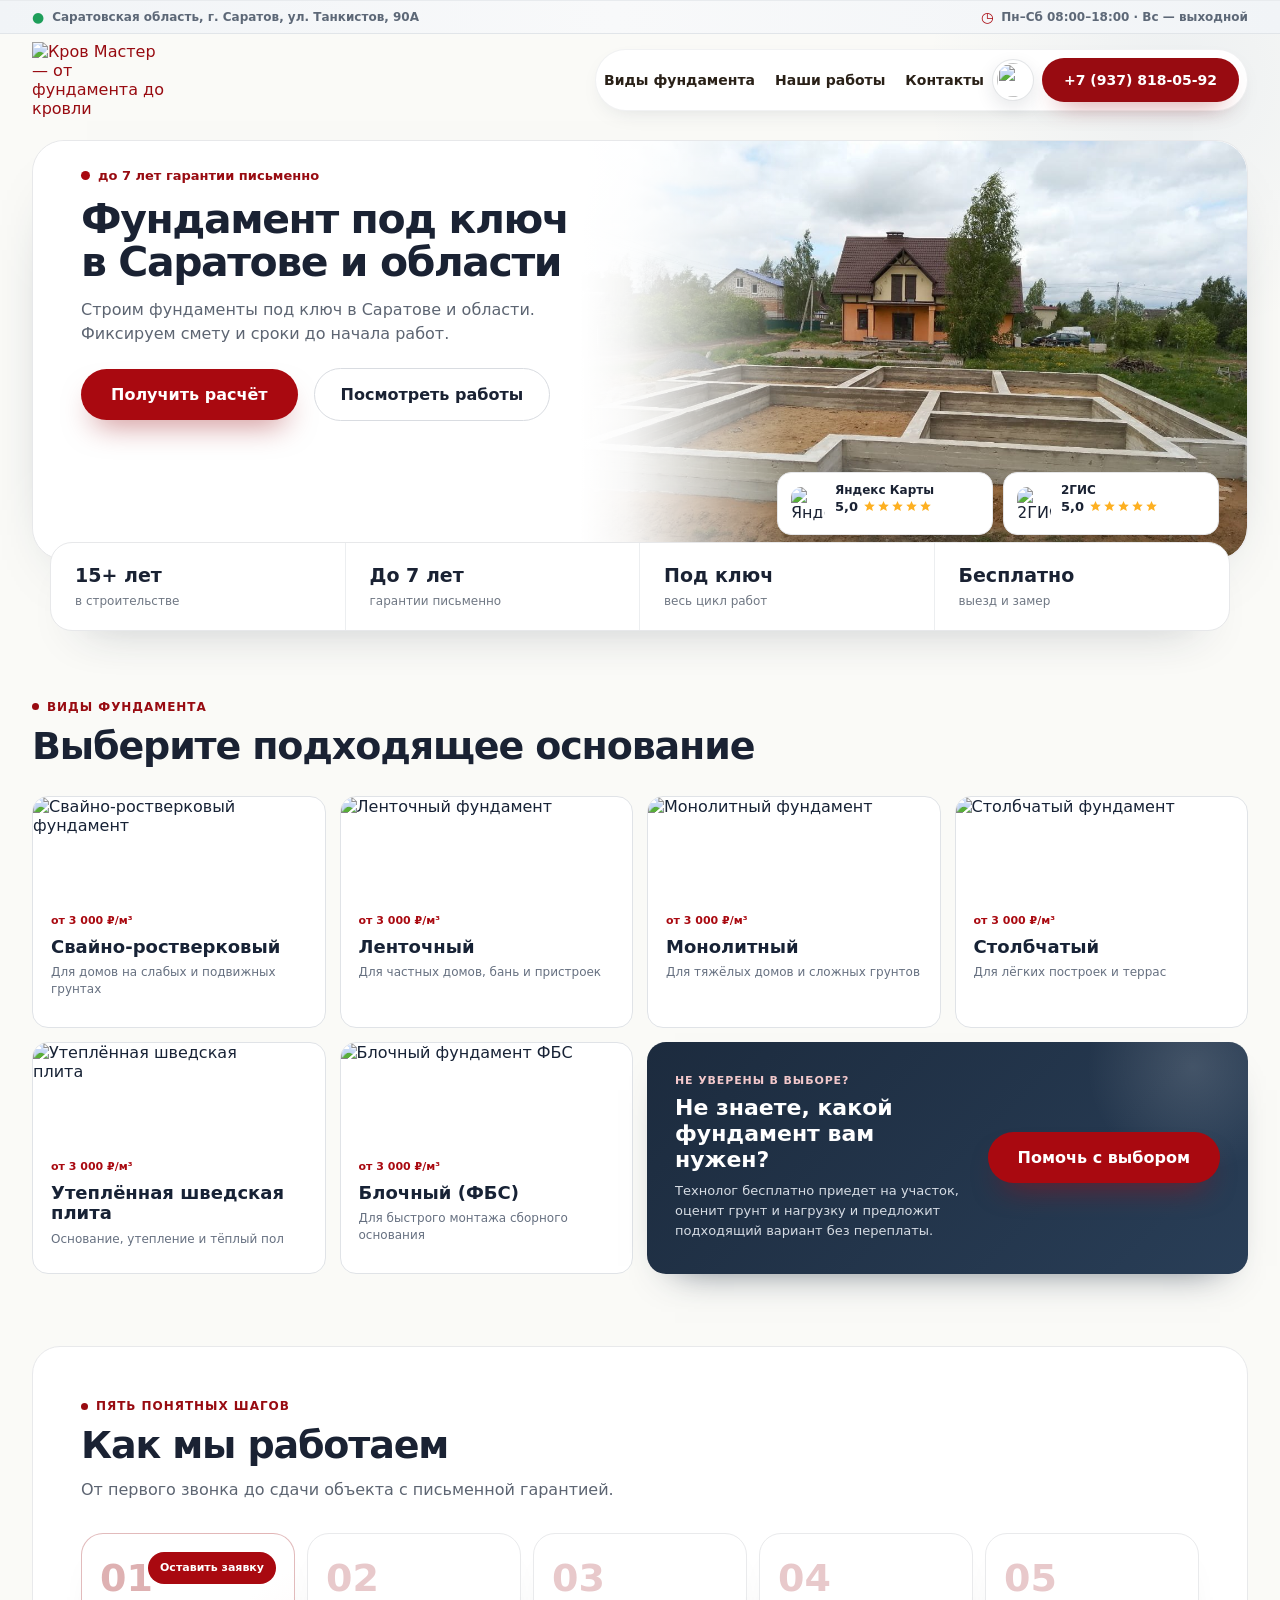
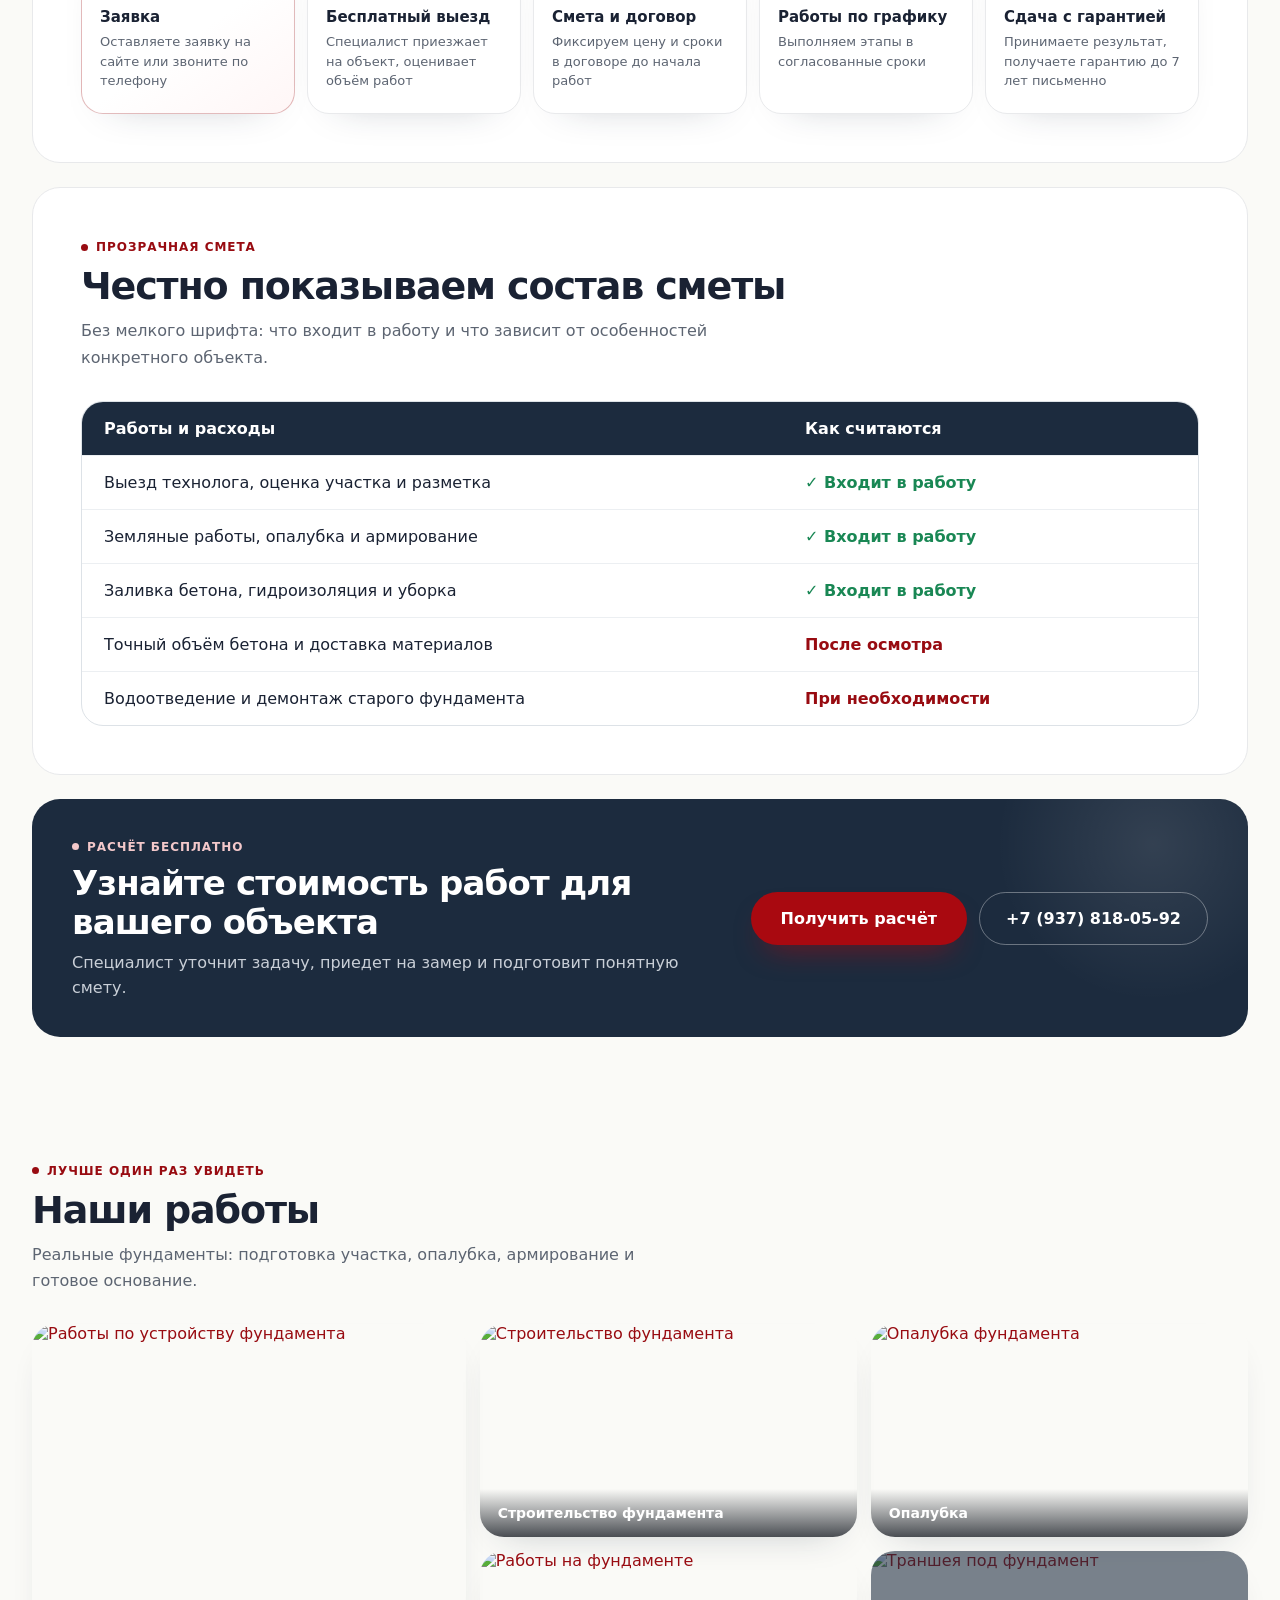
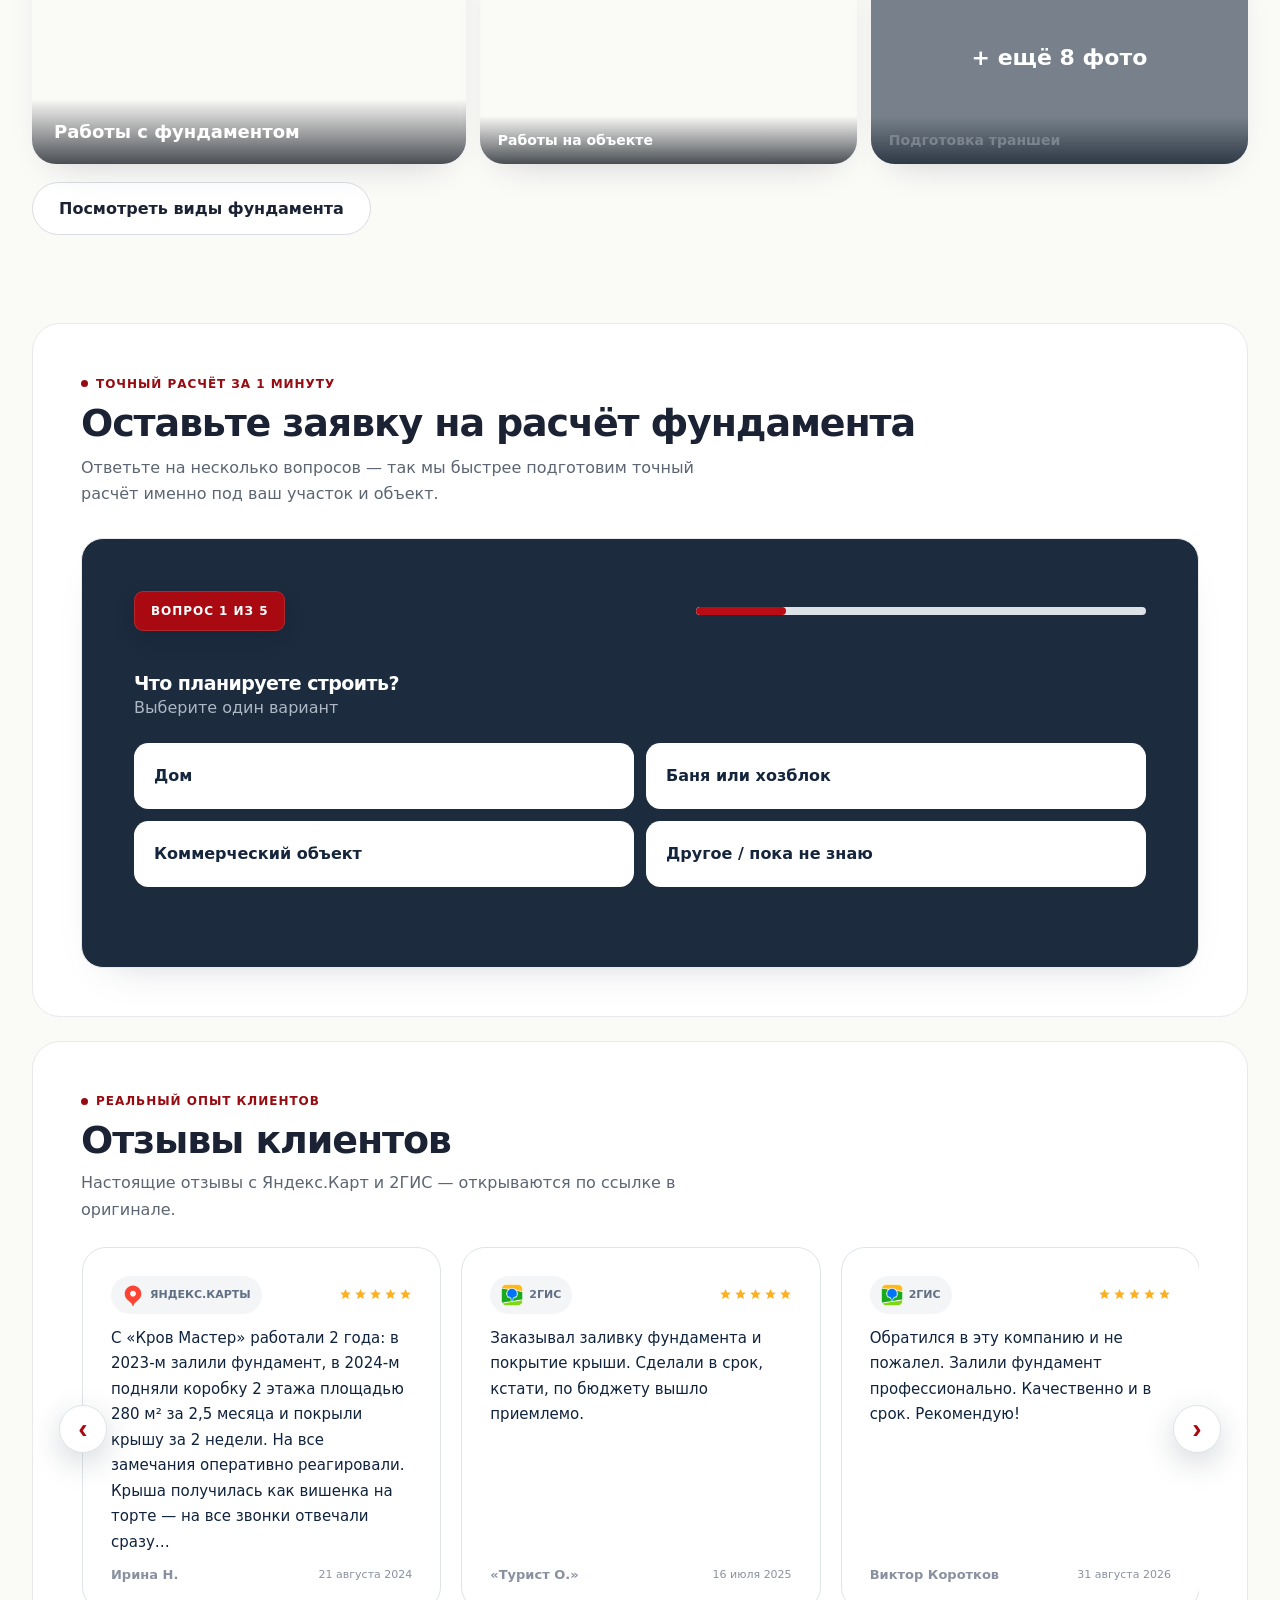
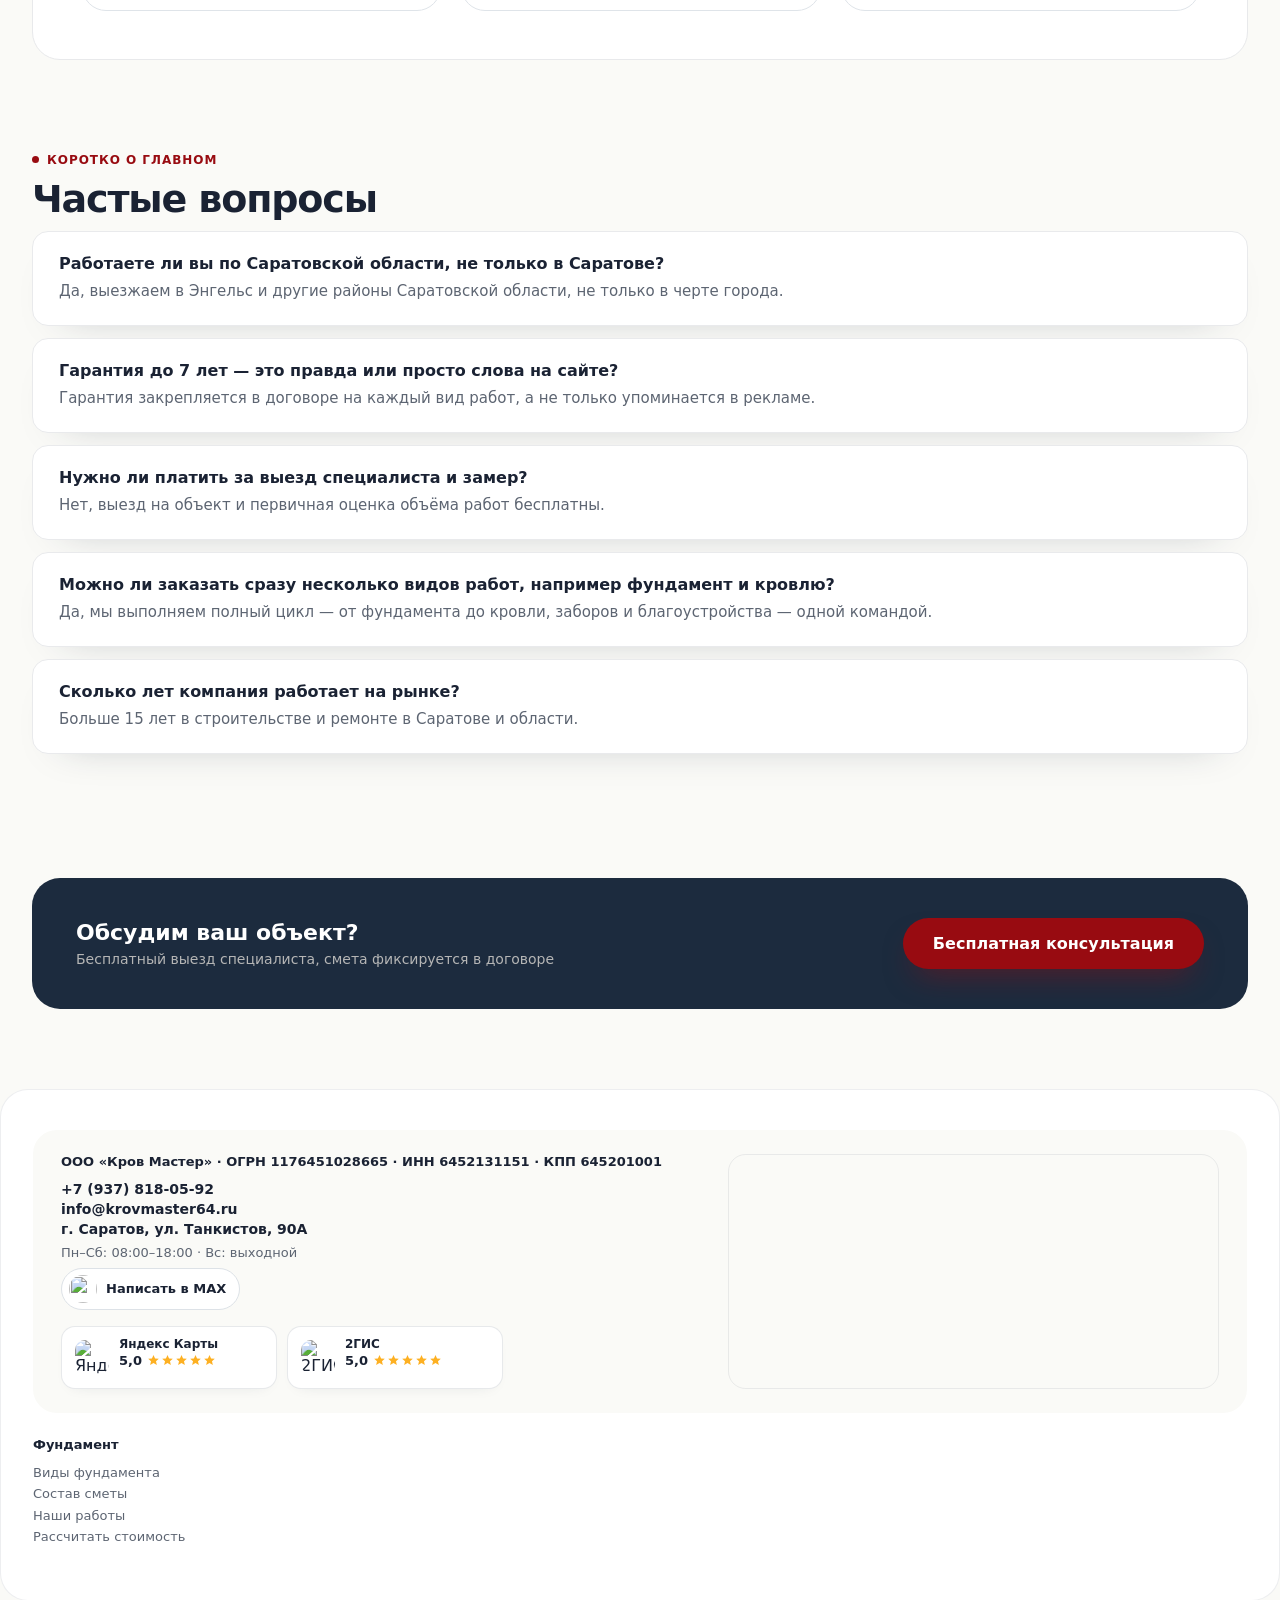
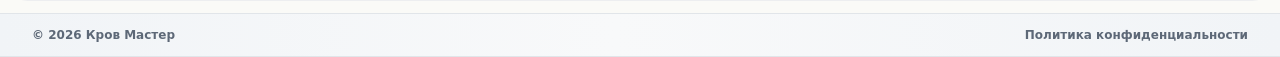
==== commit 8da9dd5a: "Показать компактные карточки фундамента" ====
--- a/index.html
+++ b/index.html
@@ -599,12 +599,12 @@
 
   /* Выбранный блок услуг: светлые карточки с фотографиями */
   .services-text-grid { display:grid; grid-template-columns:repeat(4,minmax(0,1fr)); gap:14px; }
-  .service-card-photo { display:block; width:calc(100% + 40px); height:142px; flex:0 0 142px; margin:-20px -20px 15px; object-fit:cover; }
-  .service-text-card { display:flex; min-height:315px; overflow:hidden; flex-direction:column; padding:20px; border:1px solid #E0E3E7; border-radius:19px; background:#fff; color:#172235; transition:transform .18s ease,border-color .18s ease,box-shadow .18s ease; }
+  .service-card-photo { display:block; width:calc(100% + 36px); height:104px; flex:0 0 104px; margin:-18px -18px 13px; object-fit:cover; }
+  .service-text-card { display:flex; min-height:232px; overflow:hidden; flex-direction:column; padding:18px; border:1px solid #E0E3E7; border-radius:16px; background:#fff; color:#172235; transition:transform .18s ease,border-color .18s ease,box-shadow .18s ease; }
   .service-text-card:hover { transform:translateY(-3px); border-color:#C7CCD2; box-shadow:0 18px 36px -30px rgba(28,43,62,.45); color:#172235; }
   .service-text-price { color:#A90910; font-size:11px; font-weight:850; }
-  .service-text-title { margin-top:14px; font-size:20px; line-height:1.15; }
-  .service-text-desc { margin-top:6px; color:#667080; font-size:13px; line-height:1.4; font-style:normal; }
+  .service-text-title { margin-top:10px; font-size:18px; line-height:1.15; }
+  .service-text-desc { margin-top:7px; color:#667080; font-size:12px; line-height:1.4; font-style:normal; }
   .service-text-link { margin-top:auto; padding-top:14px; color:#A90910; font-size:12px; font-weight:850; font-style:normal; }
   .foundation-help-card { grid-column:span 2; display:flex; min-height:158px; flex-direction:row; align-items:center; justify-content:space-between; gap:28px; padding:24px 28px; overflow:hidden; position:relative; border:0; border-radius:19px; background:linear-gradient(135deg,#1C2B3E 0%,#293E57 100%); color:#fff; box-shadow:0 20px 38px -28px rgba(28,43,62,.8); }
   .foundation-help-card::after { content:""; position:absolute; right:-55px; top:-85px; width:220px; height:220px; border-radius:50%; background:radial-gradient(circle,rgba(255,255,255,.14),transparent 68%); pointer-events:none; }
@@ -698,7 +698,7 @@
     body.mobile-home-redesign .services,body.mobile-home-redesign .home-section { padding-top:38px; padding-bottom:38px; }
     body.mobile-home-redesign .services-head { margin-bottom:16px; padding:0 6px; }
     body.mobile-home-redesign .services h2,body.mobile-home-redesign .home-section h2 { font-size:27px; }
-    body.mobile-home-redesign .services-text-grid { display:flex; gap:10px; overflow-x:auto; padding:0 6px 9px; scroll-snap-type:x mandatory; scrollbar-width:none; }
+    body.mobile-home-redesign .services-text-grid { display:flex; align-items:flex-start; gap:10px; overflow-x:auto; padding:0 6px 9px; scroll-snap-type:x mandatory; scrollbar-width:none; }
     body.mobile-home-redesign .services-text-grid::-webkit-scrollbar { display:none; }
     body.mobile-home-redesign .service-text-card { flex:0 0 78%; min-height:176px; padding:18px; scroll-snap-align:start; }
     body.mobile-home-redesign .foundation-help-card { flex:0 0 92%; min-height:220px; flex-direction:column; align-items:flex-start; justify-content:center; padding:22px; scroll-snap-align:start; }
@@ -735,7 +735,7 @@
 
     body.mobile-home-redesign .reviews-section { padding:30px 20px; }
     body.mobile-home-redesign .reviews-section .lead { font-size:12px; margin-bottom:15px; }
-    body.mobile-home-redesign .reviews-grid { display:flex; gap:10px; overflow-x:auto; overflow-y:hidden; overscroll-behavior-inline:contain; scroll-snap-type:x mandatory; scrollbar-width:none; }
+    body.mobile-home-redesign .reviews-grid { display:flex; align-items:flex-start; gap:10px; overflow-x:auto; overflow-y:hidden; overscroll-behavior-inline:contain; scroll-snap-type:x mandatory; scrollbar-width:none; }
     body.mobile-home-redesign .reviews-grid::before { display:none; }
     body.mobile-home-redesign .review-card { display:flex; flex:0 0 90%; min-height:0; padding:16px; scroll-snap-align:center; scroll-snap-stop:always; }
     body.mobile-home-redesign .review-bottom { display:flex; flex-direction:column; gap:8px; margin-top:auto; padding:12px; border:0; border-radius:14px; background:#F4F6F8; }
@@ -817,7 +817,7 @@
   }
   .landing-quiz.quiz-wizard{display:block;min-height:430px;padding:clamp(24px,5vw,52px);color:#fff}.quiz-progress-row{display:flex;align-items:center;justify-content:space-between;gap:40px;margin-bottom:42px}.quiz-progress-label{flex:none;padding:12px 16px;border:1px solid rgba(255,255,255,.12);border-radius:9px;background:#A90910;color:#fff;font-size:12px;font-weight:800;letter-spacing:.08em;text-transform:uppercase;box-shadow:0 8px 20px rgba(5,14,25,.18)}.quiz-progress{height:8px;flex:0 1 450px;overflow:hidden;border-radius:999px;background:#DDE2E7}.quiz-progress span{display:block;height:100%;border-radius:inherit;background:#B90C14;transition:width .3s ease}.quiz-screen[hidden]{display:none}.quiz-question{margin:0 0 9px;color:#fff;font-size:clamp(26px,4vw,40px);line-height:1.12;letter-spacing:-.03em}.quiz-hint{margin:0 0 26px;color:#AEB7C4}.quiz-options{display:grid;grid-template-columns:repeat(2,minmax(0,1fr));gap:12px}.landing-quiz .quiz-option{min-height:66px;margin:0;padding:15px 18px;border:2px solid transparent;background:#fff;color:#14253C;text-align:left}.landing-quiz .quiz-option:hover{border-color:#B90C14;background:#fff;color:#14253C;box-shadow:0 13px 28px rgba(0,0,0,.2)}.quiz-option.is-selected{border-color:#B90C14}.quiz-back{margin-top:24px!important;padding:0!important;background:transparent!important;color:#AEB7C4!important;font-size:13px!important;font-weight:600!important;box-shadow:none!important}.quiz-contact{max-width:620px}.quiz-contact-fields{display:grid;grid-template-columns:1fr 1fr;gap:12px;margin-top:22px}.landing-quiz .quiz-contact-fields input[type=text],.landing-quiz .quiz-contact-fields input[type=tel]{background:#fff;color:#14253C;border:1px solid #E1E5E9}.landing-quiz .quiz-contact-fields input::placeholder{color:#7B8796}.quiz-contact .consent{margin-top:18px}.landing-quiz .quiz-submit{width:100%;margin-top:14px}@media(max-width:560px){.landing-quiz.quiz-wizard{min-height:510px;padding:26px 18px}.quiz-options,.quiz-contact-fields{grid-template-columns:1fr}.landing-quiz .quiz-option{min-height:58px}.quiz-progress-row{align-items:flex-start;flex-direction:column;gap:18px;margin-bottom:32px}.quiz-progress{flex:none;width:100%;height:7px}.quiz-progress-label{padding:10px 13px}}
 .reviews-loop-shell{position:relative}.reviews-grid.reviews-loop{display:flex!important;gap:20px;overflow-x:auto;overflow-y:hidden;scroll-snap-type:x mandatory;scroll-behavior:smooth;scrollbar-width:none}.reviews-grid.reviews-loop::-webkit-scrollbar{display:none}.reviews-grid.reviews-loop .review-card{display:flex;flex:0 0 calc((100% - 40px)/3);min-width:0;min-height:315px;padding:28px;scroll-snap-align:start;scroll-snap-stop:always;border:1px solid #DFE4E9;border-radius:24px;box-shadow:none}.reviews-grid.reviews-loop .review-bottom{display:contents}.reviews-grid.reviews-loop .review-rating-line{order:-1}.reviews-grid.reviews-loop .review-text{order:0;color:#10233D;font-size:15px;line-height:1.7}.reviews-grid.reviews-loop .review-meta{order:1;margin-top:auto;font-size:13px}.reviews-grid.reviews-loop .review-source{padding:8px 11px;border-radius:999px;background:#F3F5F7;color:#627086;font-size:11px;text-transform:uppercase}.review-loop-arrow{position:absolute;z-index:5;top:50%;width:48px;height:48px;transform:translateY(-50%);border:1px solid #DFE4E9;border-radius:50%;background:#fff;color:#A90910;font:700 28px/1 Arial;box-shadow:0 10px 30px rgba(28,43,62,.18);cursor:pointer}.review-loop-arrow:hover{background:#A90910;color:#fff}.review-loop-prev{left:-22px}.review-loop-next{right:-22px}@media(max-width:900px){.reviews-grid.reviews-loop .review-card{flex-basis:calc((100% - 20px)/2)}}@media(max-width:560px){body.mobile-home-redesign .reviews-grid.reviews-loop{display:flex!important;width:auto;padding:0;gap:10px;overflow-x:auto}body.mobile-home-redesign .reviews-grid.reviews-loop .review-card{display:flex;flex:0 0 100%;min-height:290px;padding:20px}body.mobile-home-redesign .reviews-grid.reviews-loop .review-bottom{display:contents}.review-loop-arrow{display:none}body.mobile-home-redesign .reviews-swipe-hint{display:block}}
-@media(max-width:560px){body.mobile-home-redesign .service-text-card{min-height:300px;overflow:hidden}body.mobile-home-redesign .service-card-photo{display:block;width:calc(100% + 36px);height:128px;flex:0 0 128px;margin:-18px -18px 15px;object-fit:cover}}
+@media(max-width:560px){body.mobile-home-redesign .service-text-card{min-height:238px;overflow:hidden}body.mobile-home-redesign .service-card-photo{display:block;width:calc(100% + 36px);height:104px;flex:0 0 104px;margin:-18px -18px 13px;object-fit:cover}}
 </style>
 <meta name="yandex-verification" content="56a7253bbc48aed4" />
 <script src="/krov-master-fundament-onepage-preview/assets/lead-attribution.js?v=20260924" defer></script>
@@ -870,7 +870,7 @@
 <main class="wrap">
   <section class="services" id="uslugi">
     <div class="services-head"><div><span class="section-kicker">Виды фундамента</span><h2>Выберите подходящее основание</h2></div></div>
-    <div class="services-text-grid"><div class="service-text-card"><img class="service-card-photo" src="/krov-master-fundament-onepage-preview/assets/stock_photos/svayno-rostverkovyy-fundament.jpg" alt="Свайно-ростверковый фундамент" loading="lazy"><small class="service-text-price">от 3 000 ₽/м³</small><b class="service-text-title">Свайно-ростверковый</b></div><div class="service-text-card"><img class="service-card-photo" src="/krov-master-fundament-onepage-preview/assets/stock_photos/lentochnyy-fundament.jpg" alt="Ленточный фундамент" loading="lazy"><small class="service-text-price">от 3 000 ₽/м³</small><b class="service-text-title">Ленточный</b></div><div class="service-text-card"><img class="service-card-photo" src="/krov-master-fundament-onepage-preview/assets/stock_photos/monolitnyy-fundament.jpg" alt="Монолитный фундамент" loading="lazy"><small class="service-text-price">от 3 000 ₽/м³</small><b class="service-text-title">Монолитный</b></div><div class="service-text-card"><img class="service-card-photo" src="/krov-master-fundament-onepage-preview/assets/stock_photos/stolbchatyy-fundament.jpg" alt="Столбчатый фундамент" loading="lazy"><small class="service-text-price">от 3 000 ₽/м³</small><b class="service-text-title">Столбчатый</b></div><div class="service-text-card"><img class="service-card-photo" src="/krov-master-fundament-onepage-preview/assets/stock_photos/uteplennaya-shvedskaya-plita.jpg" alt="Утеплённая шведская плита" loading="lazy"><small class="service-text-price">от 3 000 ₽/м³</small><b class="service-text-title">Утеплённая шведская плита</b></div><div class="service-text-card"><img class="service-card-photo" src="/krov-master-fundament-onepage-preview/assets/stock_photos/blochnyy-fundament-fbs.jpg" alt="Блочный фундамент ФБС" loading="lazy"><small class="service-text-price">от 3 000 ₽/м³</small><b class="service-text-title">Блочный (ФБС)</b></div><div class="foundation-help-card"><div class="foundation-help-copy"><span class="foundation-help-kicker">Не уверены в выборе?</span><h3>Не знаете, какой фундамент вам нужен?</h3><p>Технолог бесплатно приедет на участок, оценит грунт и нагрузку и предложит подходящий вариант без переплаты.</p></div><button type="button" class="btn-primary js-open-lead">Помочь с выбором</button></div></div>
+    <div class="services-text-grid"><div class="service-text-card"><img class="service-card-photo" src="/krov-master-fundament-onepage-preview/assets/stock_photos/svayno-rostverkovyy-fundament.jpg" alt="Свайно-ростверковый фундамент" loading="lazy"><small class="service-text-price">от 3 000 ₽/м³</small><b class="service-text-title">Свайно-ростверковый</b><em class="service-text-desc">Для домов на слабых и подвижных грунтах</em></div><div class="service-text-card"><img class="service-card-photo" src="/krov-master-fundament-onepage-preview/assets/stock_photos/lentochnyy-fundament.jpg" alt="Ленточный фундамент" loading="lazy"><small class="service-text-price">от 3 000 ₽/м³</small><b class="service-text-title">Ленточный</b><em class="service-text-desc">Для частных домов, бань и пристроек</em></div><div class="service-text-card"><img class="service-card-photo" src="/krov-master-fundament-onepage-preview/assets/stock_photos/monolitnyy-fundament.jpg" alt="Монолитный фундамент" loading="lazy"><small class="service-text-price">от 3 000 ₽/м³</small><b class="service-text-title">Монолитный</b><em class="service-text-desc">Для тяжёлых домов и сложных грунтов</em></div><div class="service-text-card"><img class="service-card-photo" src="/krov-master-fundament-onepage-preview/assets/stock_photos/stolbchatyy-fundament.jpg" alt="Столбчатый фундамент" loading="lazy"><small class="service-text-price">от 3 000 ₽/м³</small><b class="service-text-title">Столбчатый</b><em class="service-text-desc">Для лёгких построек и террас</em></div><div class="service-text-card"><img class="service-card-photo" src="/krov-master-fundament-onepage-preview/assets/stock_photos/uteplennaya-shvedskaya-plita.jpg" alt="Утеплённая шведская плита" loading="lazy"><small class="service-text-price">от 3 000 ₽/м³</small><b class="service-text-title">Утеплённая шведская плита</b><em class="service-text-desc">Основание, утепление и тёплый пол</em></div><div class="service-text-card"><img class="service-card-photo" src="/krov-master-fundament-onepage-preview/assets/stock_photos/blochnyy-fundament-fbs.jpg" alt="Блочный фундамент ФБС" loading="lazy"><small class="service-text-price">от 3 000 ₽/м³</small><b class="service-text-title">Блочный (ФБС)</b><em class="service-text-desc">Для быстрого монтажа сборного основания</em></div><div class="foundation-help-card"><div class="foundation-help-copy"><span class="foundation-help-kicker">Не уверены в выборе?</span><h3>Не знаете, какой фундамент вам нужен?</h3><p>Технолог бесплатно приедет на участок, оценит грунт и нагрузку и предложит подходящий вариант без переплаты.</p></div><button type="button" class="btn-primary js-open-lead">Помочь с выбором</button></div></div>
     <div class="services-swipe-hint">← Листайте услуги →</div>
     <a class="mobile-all-services" href="#uslugi">Все виды фундамента</a>
   </section>
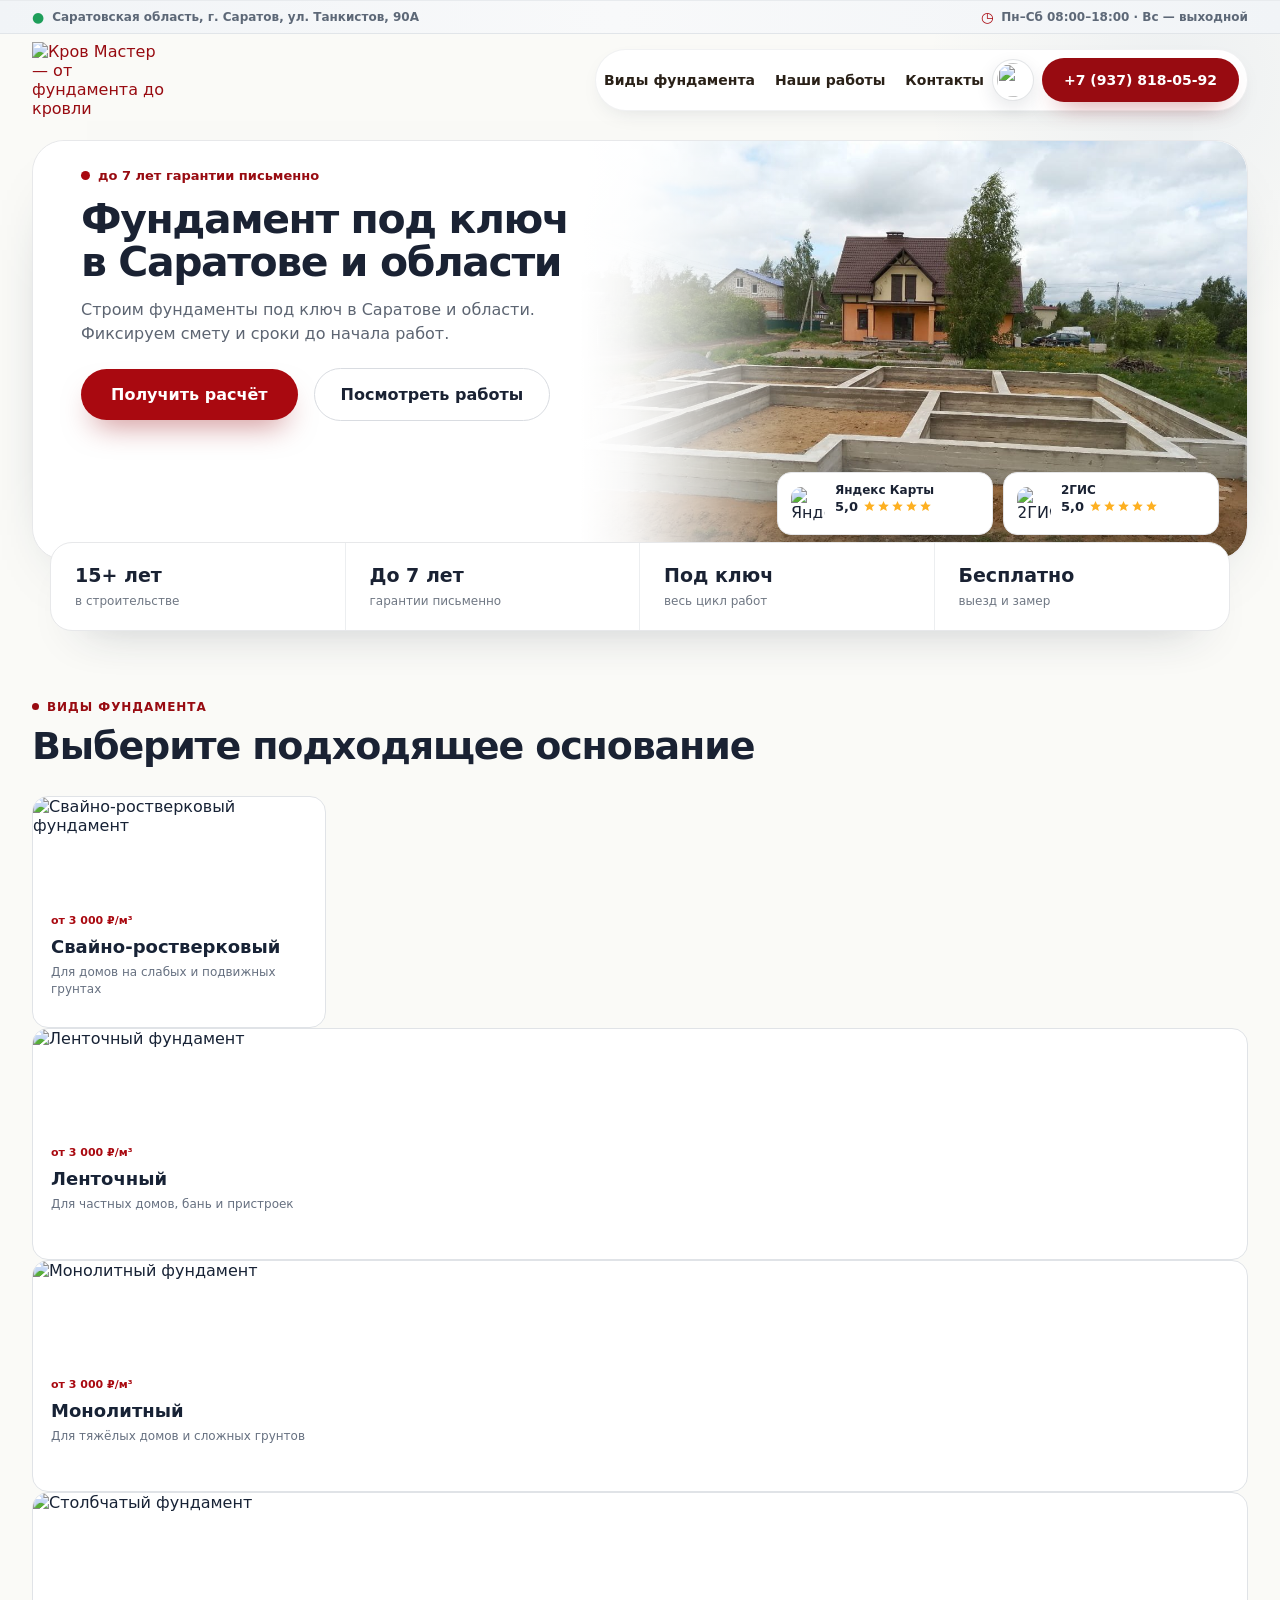
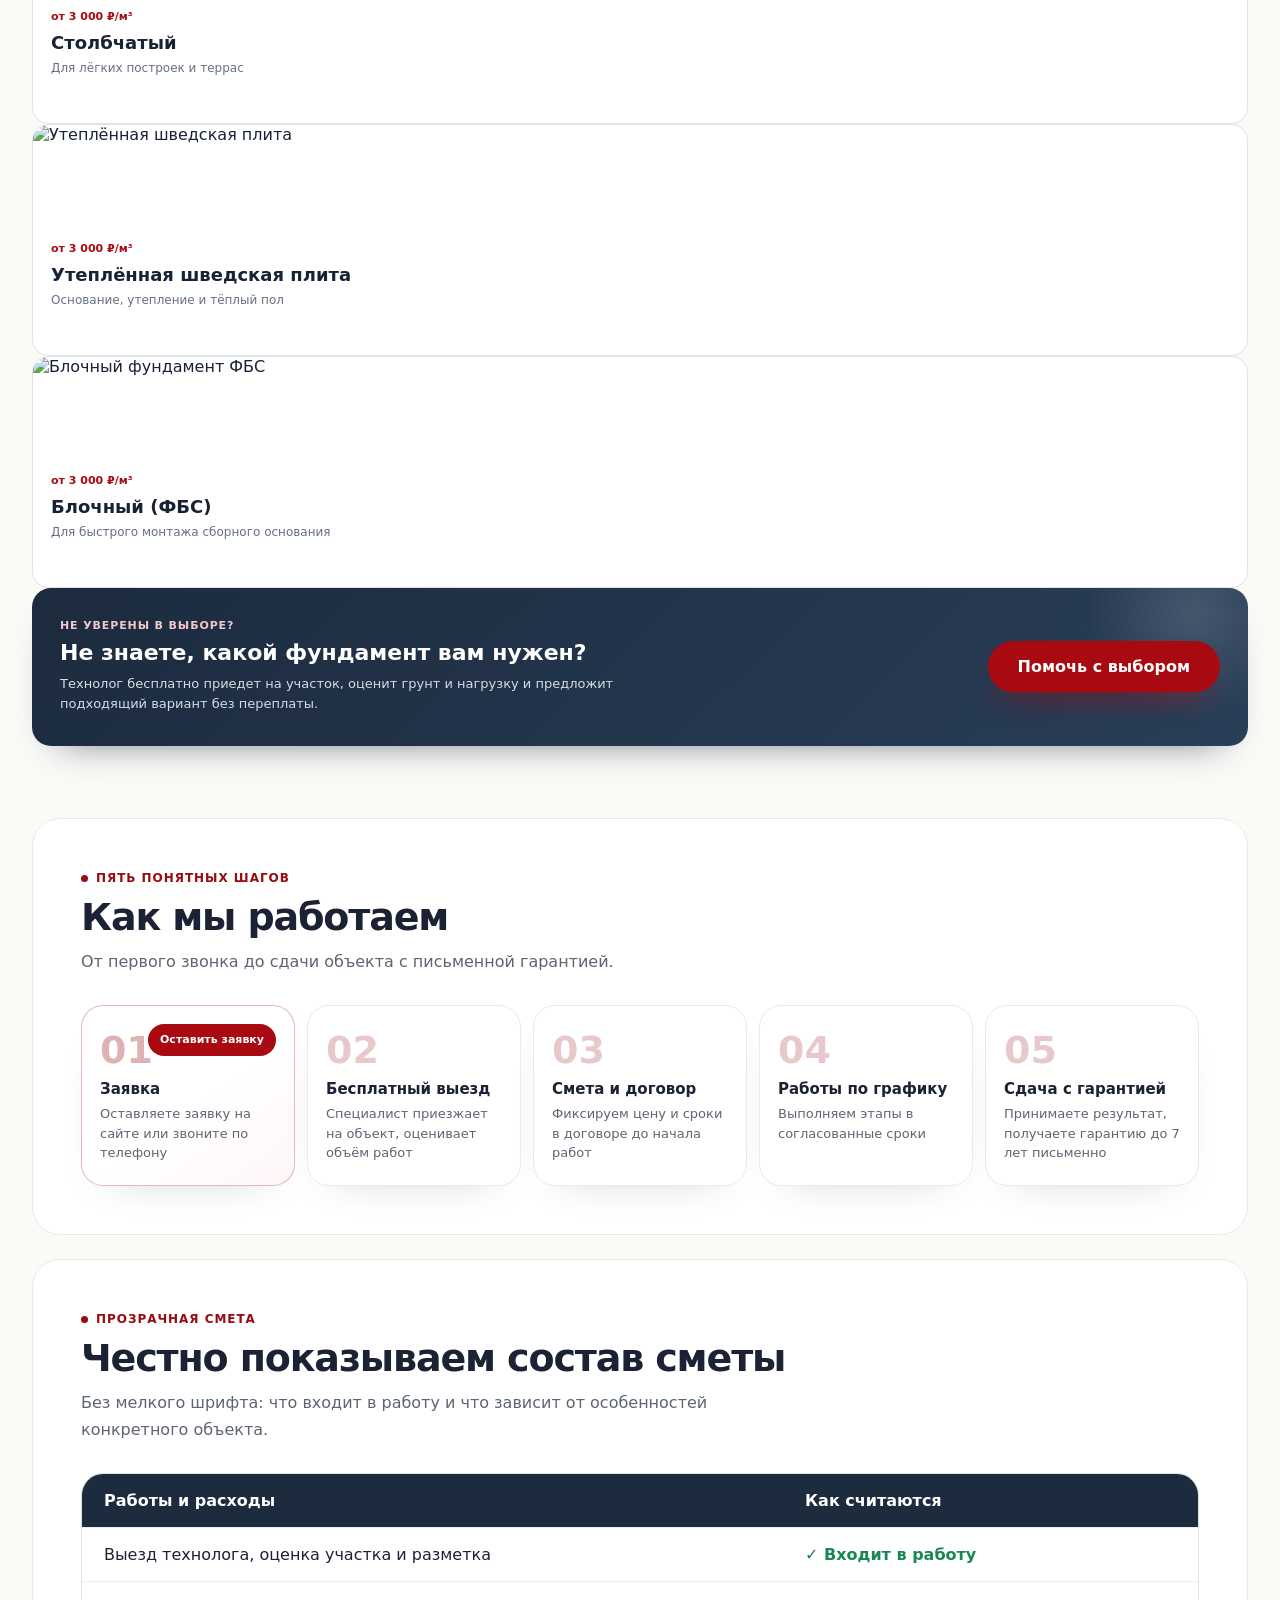
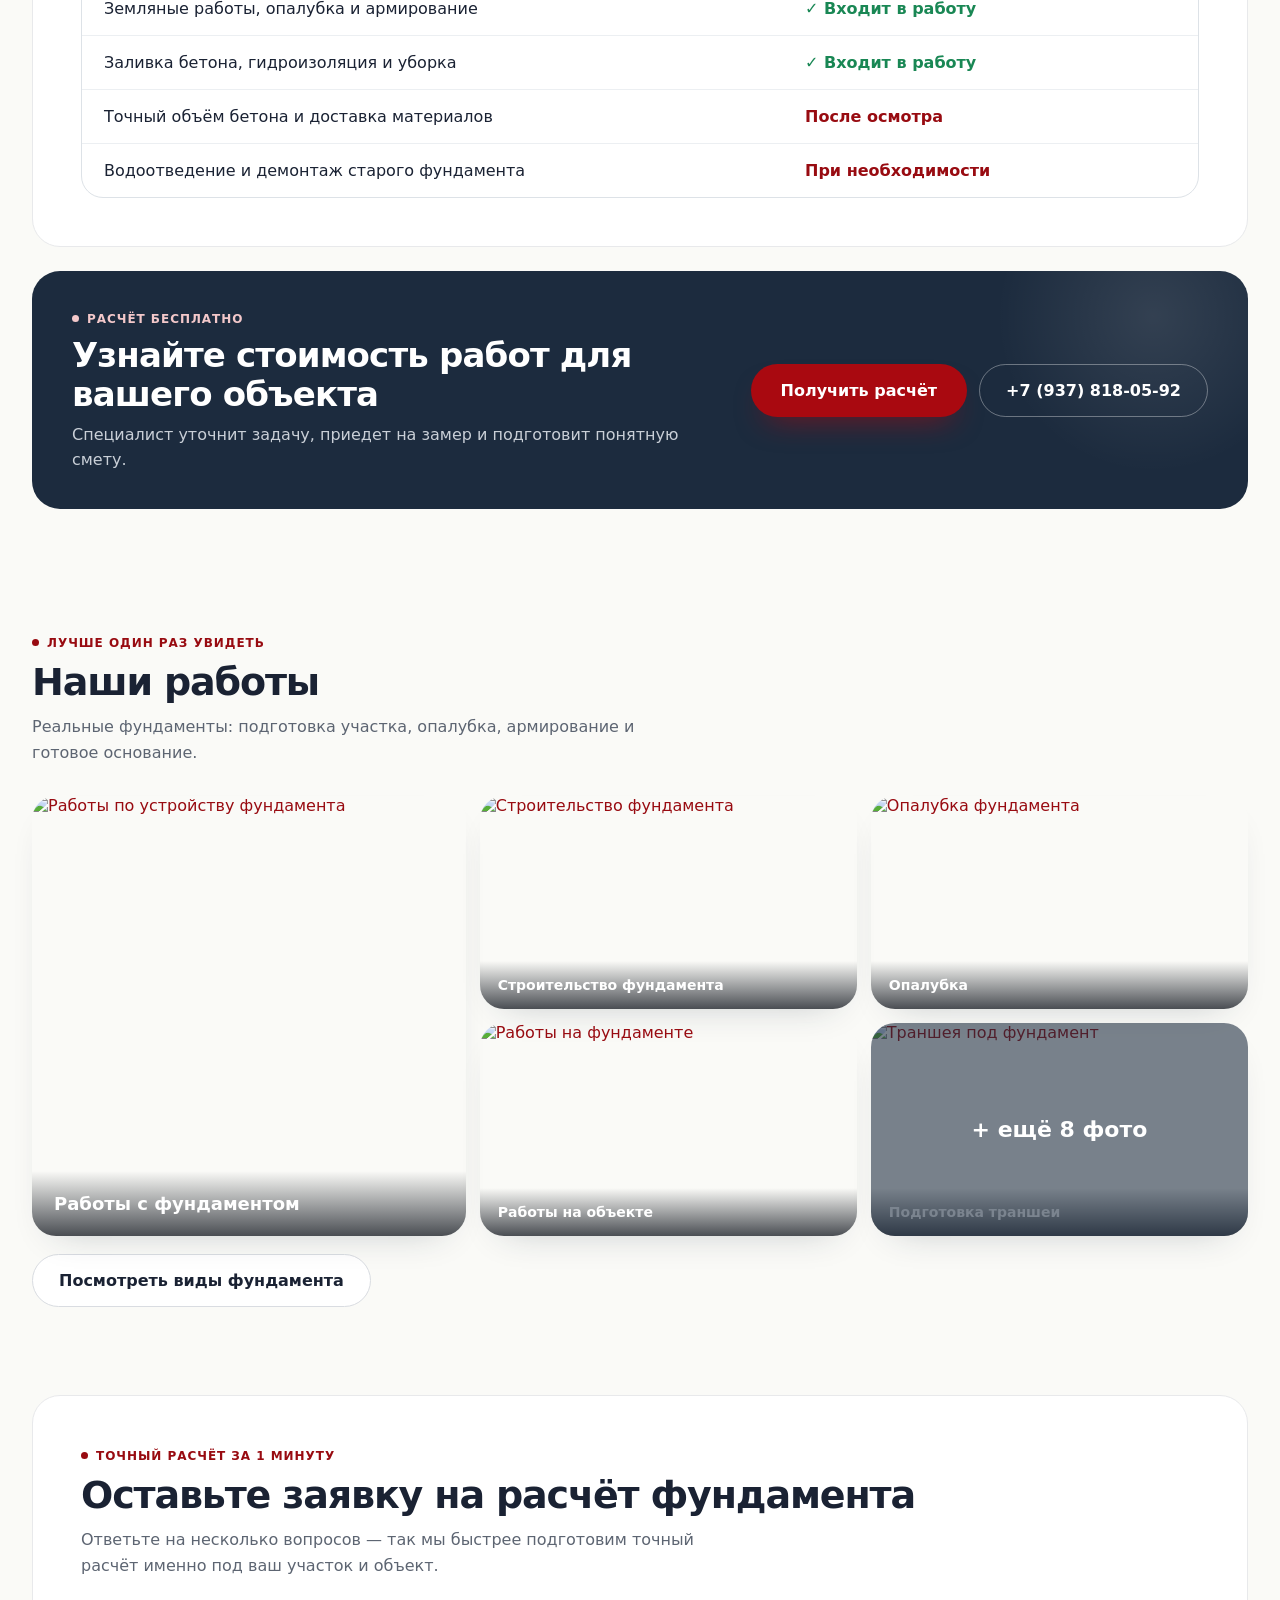
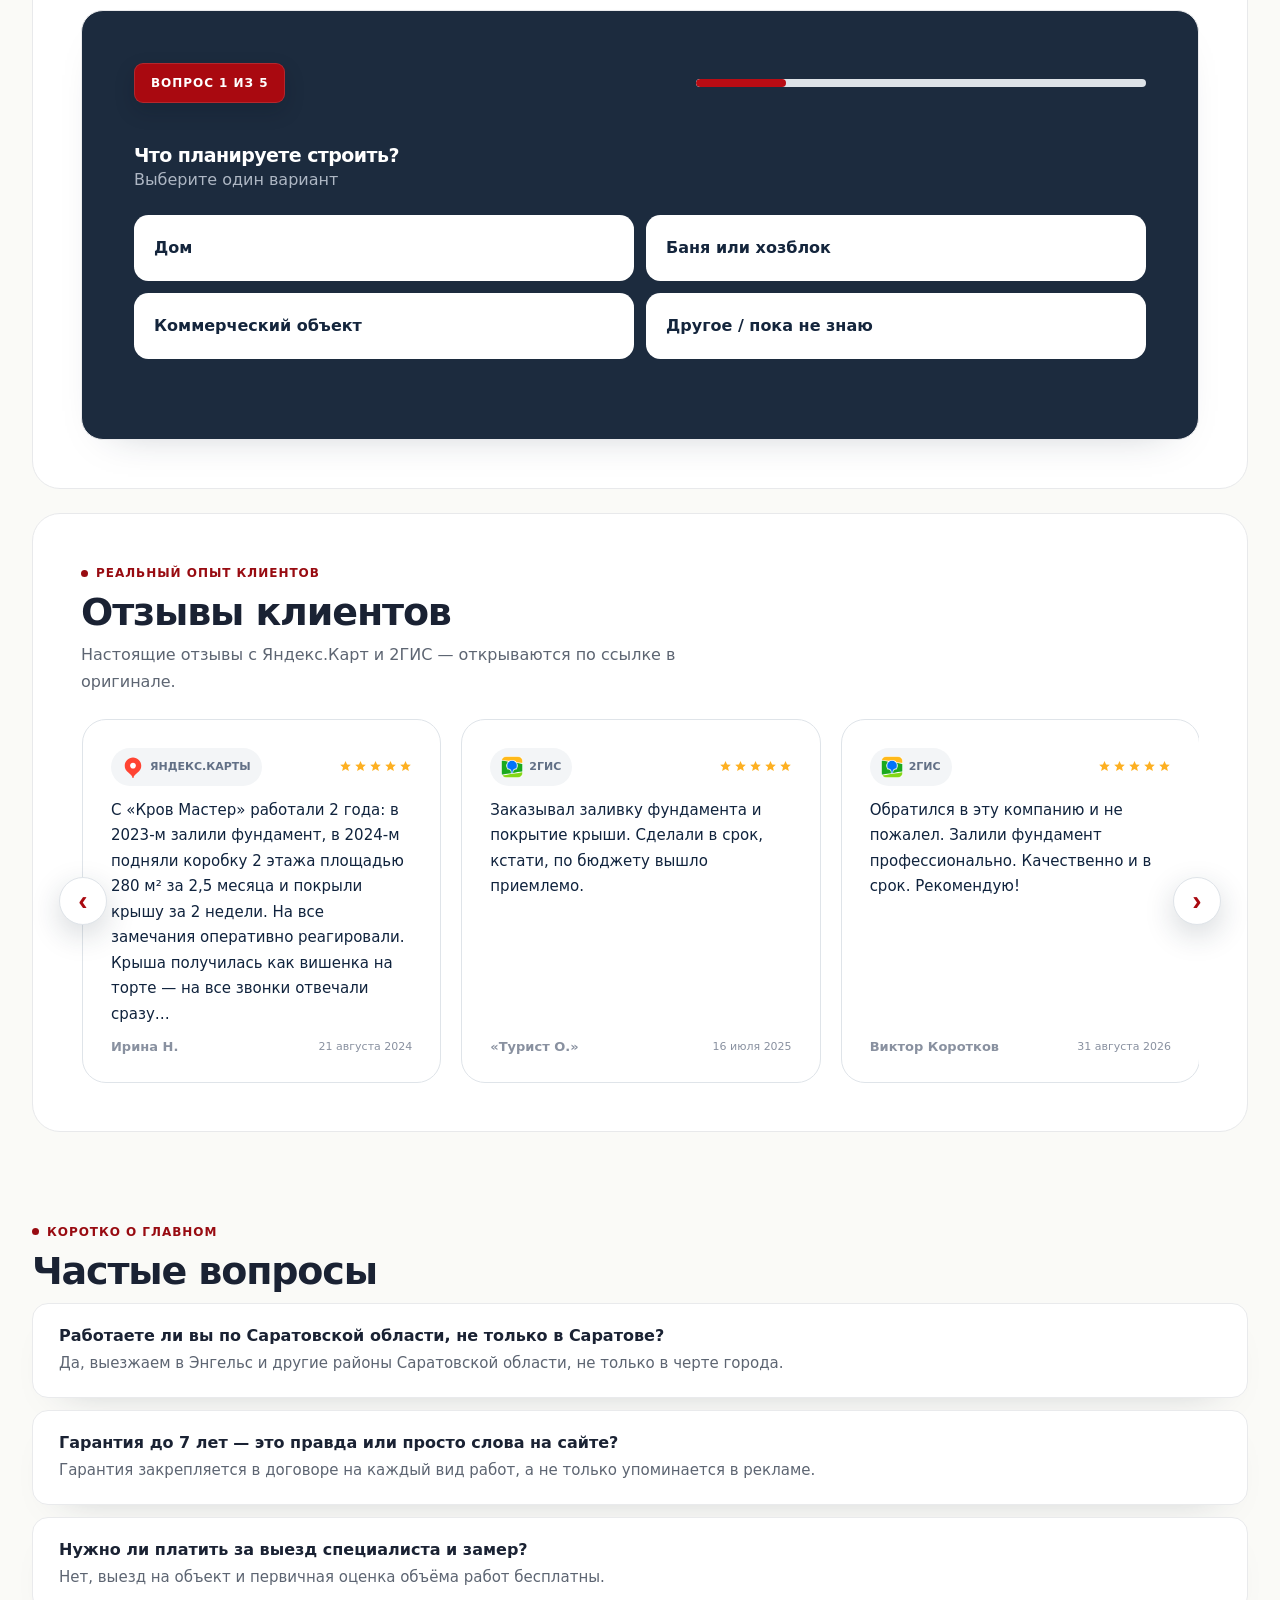
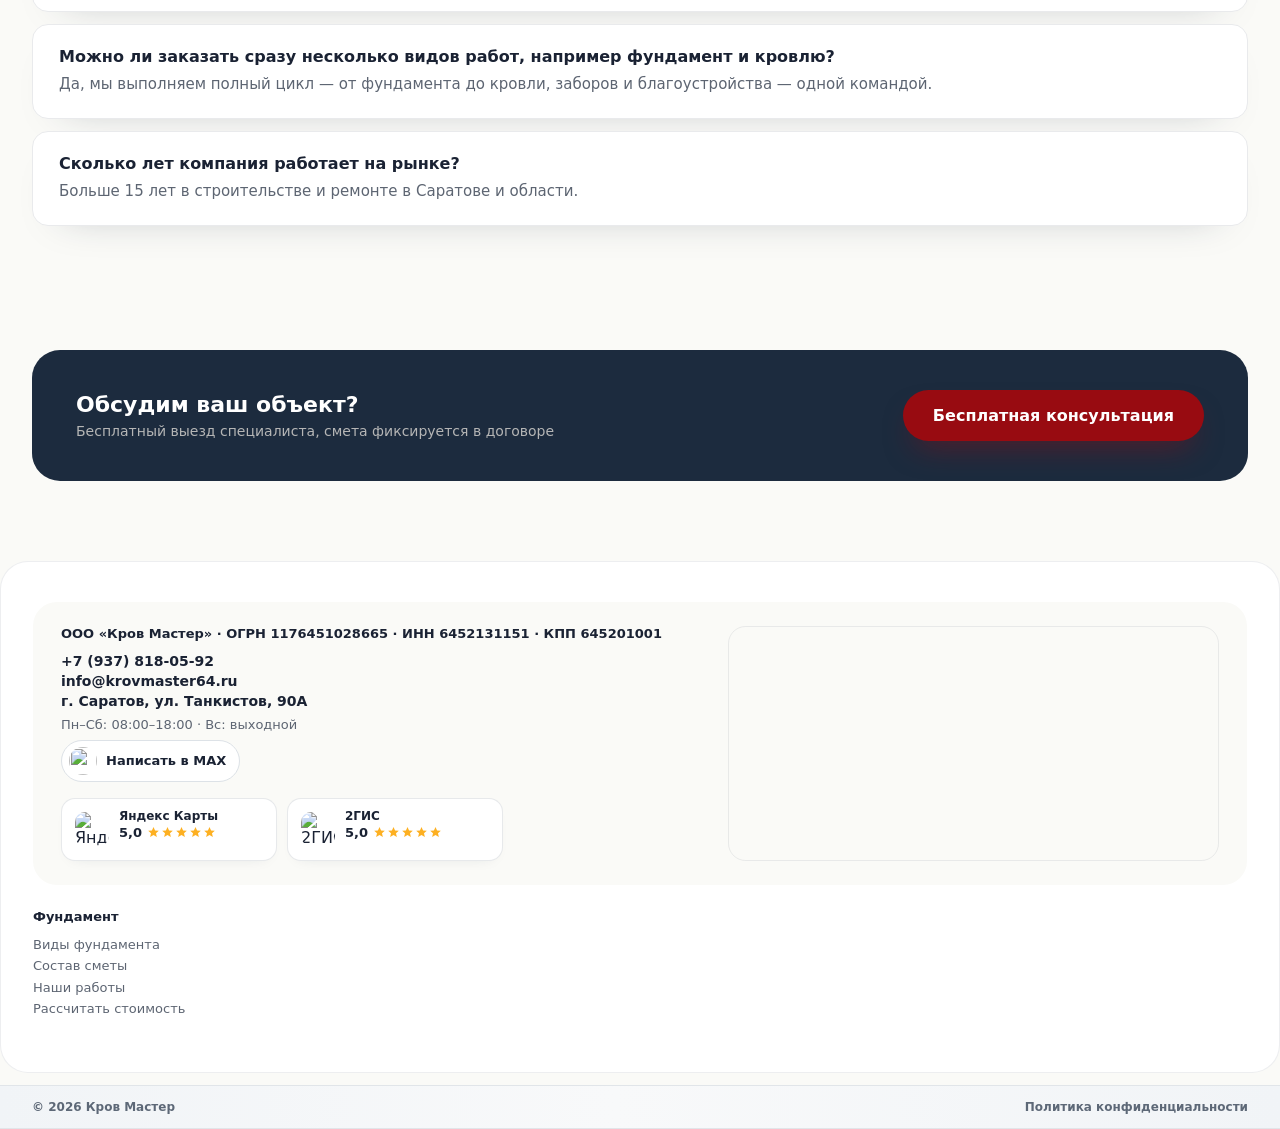
==== commit 0a59b758: "Добавить переход карточек к квизу" ====
--- a/index.html
+++ b/index.html
@@ -601,6 +601,8 @@
   .services-text-grid { display:grid; grid-template-columns:repeat(4,minmax(0,1fr)); gap:14px; }
   .service-card-photo { display:block; width:calc(100% + 36px); height:104px; flex:0 0 104px; margin:-18px -18px 13px; object-fit:cover; }
   .service-text-card { display:flex; min-height:232px; overflow:hidden; flex-direction:column; padding:18px; border:1px solid #E0E3E7; border-radius:16px; background:#fff; color:#172235; transition:transform .18s ease,border-color .18s ease,box-shadow .18s ease; }
+  .service-text-card:focus-visible { outline:3px solid rgba(169,9,16,.28); outline-offset:3px; }
+  #zayavka { scroll-margin-top:90px; }
   .service-text-card:hover { transform:translateY(-3px); border-color:#C7CCD2; box-shadow:0 18px 36px -30px rgba(28,43,62,.45); color:#172235; }
   .service-text-price { color:#A90910; font-size:11px; font-weight:850; }
   .service-text-title { margin-top:10px; font-size:18px; line-height:1.15; }
@@ -870,7 +872,7 @@
 <main class="wrap">
   <section class="services" id="uslugi">
     <div class="services-head"><div><span class="section-kicker">Виды фундамента</span><h2>Выберите подходящее основание</h2></div></div>
-    <div class="services-text-grid"><div class="service-text-card"><img class="service-card-photo" src="/krov-master-fundament-onepage-preview/assets/stock_photos/svayno-rostverkovyy-fundament.jpg" alt="Свайно-ростверковый фундамент" loading="lazy"><small class="service-text-price">от 3 000 ₽/м³</small><b class="service-text-title">Свайно-ростверковый</b><em class="service-text-desc">Для домов на слабых и подвижных грунтах</em></div><div class="service-text-card"><img class="service-card-photo" src="/krov-master-fundament-onepage-preview/assets/stock_photos/lentochnyy-fundament.jpg" alt="Ленточный фундамент" loading="lazy"><small class="service-text-price">от 3 000 ₽/м³</small><b class="service-text-title">Ленточный</b><em class="service-text-desc">Для частных домов, бань и пристроек</em></div><div class="service-text-card"><img class="service-card-photo" src="/krov-master-fundament-onepage-preview/assets/stock_photos/monolitnyy-fundament.jpg" alt="Монолитный фундамент" loading="lazy"><small class="service-text-price">от 3 000 ₽/м³</small><b class="service-text-title">Монолитный</b><em class="service-text-desc">Для тяжёлых домов и сложных грунтов</em></div><div class="service-text-card"><img class="service-card-photo" src="/krov-master-fundament-onepage-preview/assets/stock_photos/stolbchatyy-fundament.jpg" alt="Столбчатый фундамент" loading="lazy"><small class="service-text-price">от 3 000 ₽/м³</small><b class="service-text-title">Столбчатый</b><em class="service-text-desc">Для лёгких построек и террас</em></div><div class="service-text-card"><img class="service-card-photo" src="/krov-master-fundament-onepage-preview/assets/stock_photos/uteplennaya-shvedskaya-plita.jpg" alt="Утеплённая шведская плита" loading="lazy"><small class="service-text-price">от 3 000 ₽/м³</small><b class="service-text-title">Утеплённая шведская плита</b><em class="service-text-desc">Основание, утепление и тёплый пол</em></div><div class="service-text-card"><img class="service-card-photo" src="/krov-master-fundament-onepage-preview/assets/stock_photos/blochnyy-fundament-fbs.jpg" alt="Блочный фундамент ФБС" loading="lazy"><small class="service-text-price">от 3 000 ₽/м³</small><b class="service-text-title">Блочный (ФБС)</b><em class="service-text-desc">Для быстрого монтажа сборного основания</em></div><div class="foundation-help-card"><div class="foundation-help-copy"><span class="foundation-help-kicker">Не уверены в выборе?</span><h3>Не знаете, какой фундамент вам нужен?</h3><p>Технолог бесплатно приедет на участок, оценит грунт и нагрузку и предложит подходящий вариант без переплаты.</p></div><button type="button" class="btn-primary js-open-lead">Помочь с выбором</button></div></div>
+    <div class="services-text-grid"><a class="service-text-card" href="#zayavka"><img class="service-card-photo" src="/krov-master-fundament-onepage-preview/assets/stock_photos/svayno-rostverkovyy-fundament.jpg" alt="Свайно-ростверковый фундамент" loading="lazy"><small class="service-text-price">от 3 000 ₽/м³</small><b class="service-text-title">Свайно-ростверковый</b><em class="service-text-desc">Для домов на слабых и подвижных грунтах</em></div><a class="service-text-card" href="#zayavka"><img class="service-card-photo" src="/krov-master-fundament-onepage-preview/assets/stock_photos/lentochnyy-fundament.jpg" alt="Ленточный фундамент" loading="lazy"><small class="service-text-price">от 3 000 ₽/м³</small><b class="service-text-title">Ленточный</b><em class="service-text-desc">Для частных домов, бань и пристроек</em></div><a class="service-text-card" href="#zayavka"><img class="service-card-photo" src="/krov-master-fundament-onepage-preview/assets/stock_photos/monolitnyy-fundament.jpg" alt="Монолитный фундамент" loading="lazy"><small class="service-text-price">от 3 000 ₽/м³</small><b class="service-text-title">Монолитный</b><em class="service-text-desc">Для тяжёлых домов и сложных грунтов</em></div><a class="service-text-card" href="#zayavka"><img class="service-card-photo" src="/krov-master-fundament-onepage-preview/assets/stock_photos/stolbchatyy-fundament.jpg" alt="Столбчатый фундамент" loading="lazy"><small class="service-text-price">от 3 000 ₽/м³</small><b class="service-text-title">Столбчатый</b><em class="service-text-desc">Для лёгких построек и террас</em></div><a class="service-text-card" href="#zayavka"><img class="service-card-photo" src="/krov-master-fundament-onepage-preview/assets/stock_photos/uteplennaya-shvedskaya-plita.jpg" alt="Утеплённая шведская плита" loading="lazy"><small class="service-text-price">от 3 000 ₽/м³</small><b class="service-text-title">Утеплённая шведская плита</b><em class="service-text-desc">Основание, утепление и тёплый пол</em></div><a class="service-text-card" href="#zayavka"><img class="service-card-photo" src="/krov-master-fundament-onepage-preview/assets/stock_photos/blochnyy-fundament-fbs.jpg" alt="Блочный фундамент ФБС" loading="lazy"><small class="service-text-price">от 3 000 ₽/м³</small><b class="service-text-title">Блочный (ФБС)</b><em class="service-text-desc">Для быстрого монтажа сборного основания</em></a><div class="foundation-help-card"><div class="foundation-help-copy"><span class="foundation-help-kicker">Не уверены в выборе?</span><h3>Не знаете, какой фундамент вам нужен?</h3><p>Технолог бесплатно приедет на участок, оценит грунт и нагрузку и предложит подходящий вариант без переплаты.</p></div><button type="button" class="btn-primary js-open-lead">Помочь с выбором</button></div></div>
     <div class="services-swipe-hint">← Листайте услуги →</div>
     <a class="mobile-all-services" href="#uslugi">Все виды фундамента</a>
   </section>
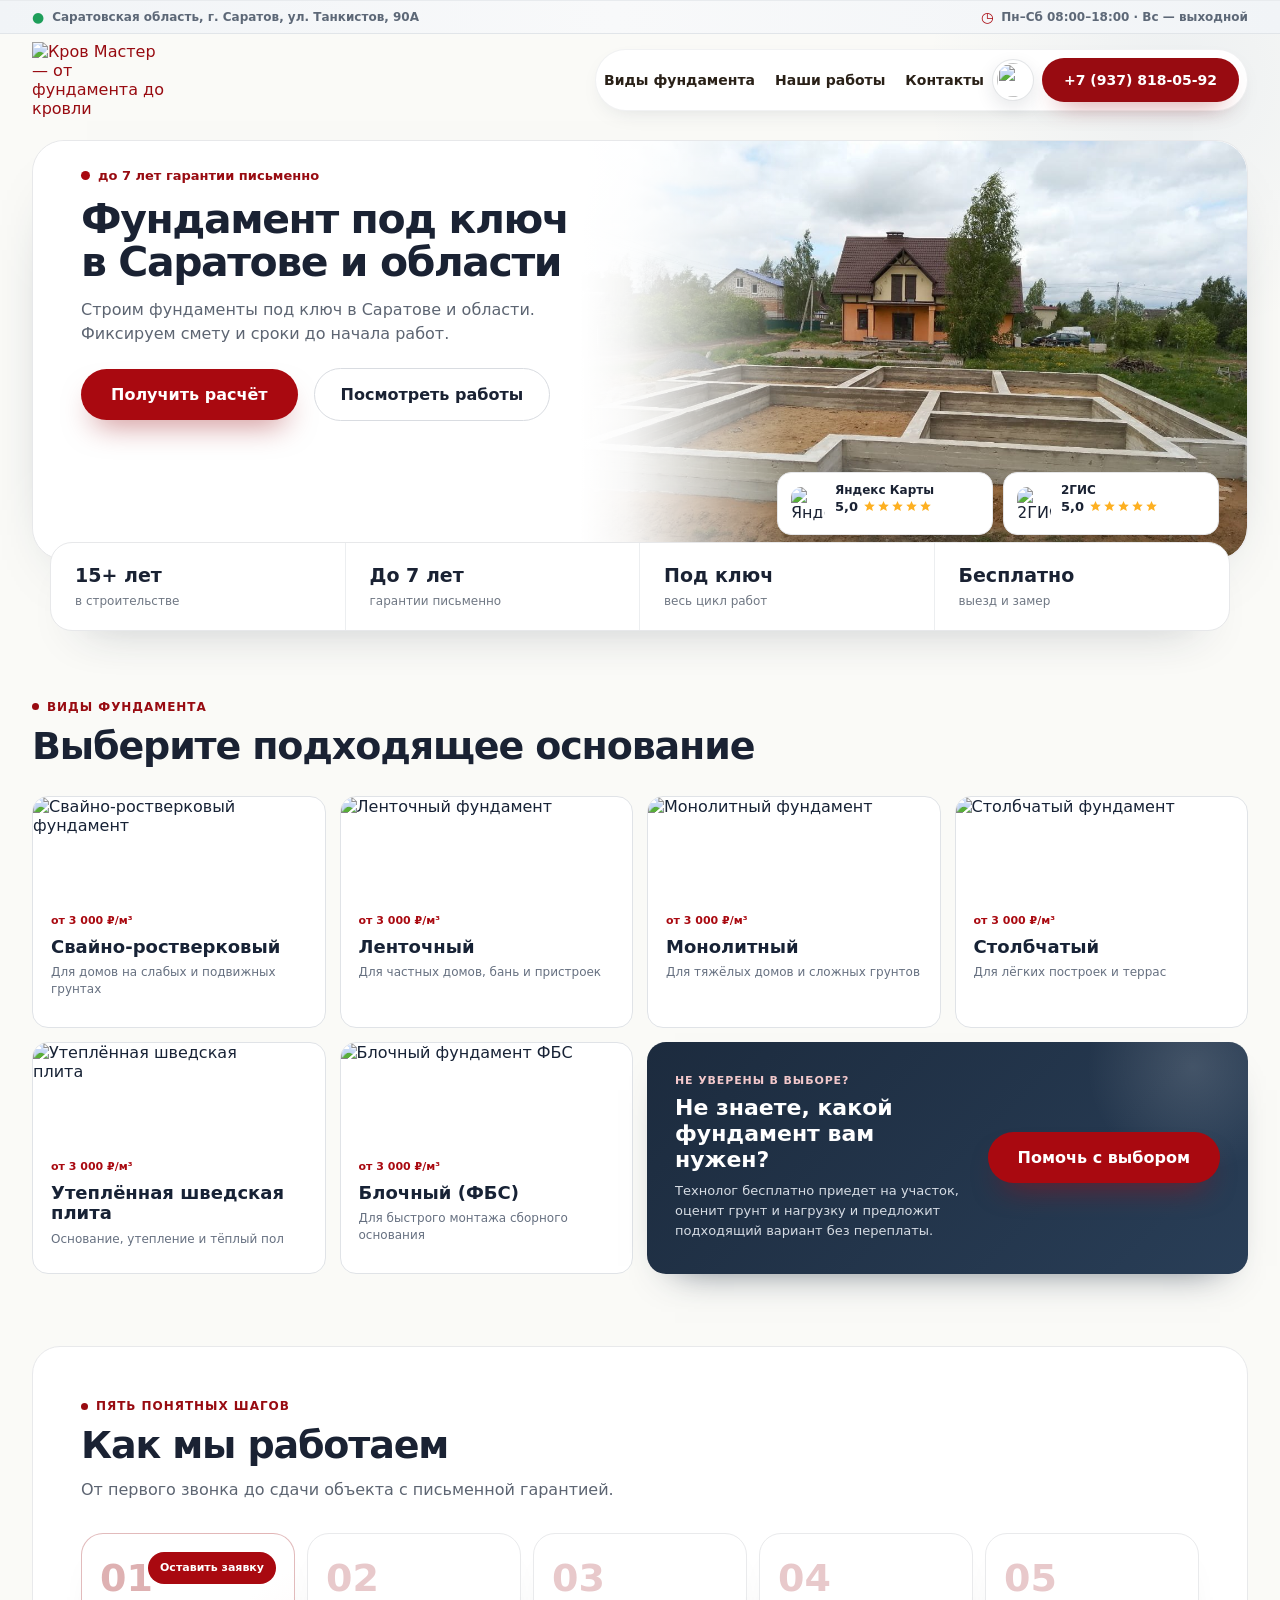
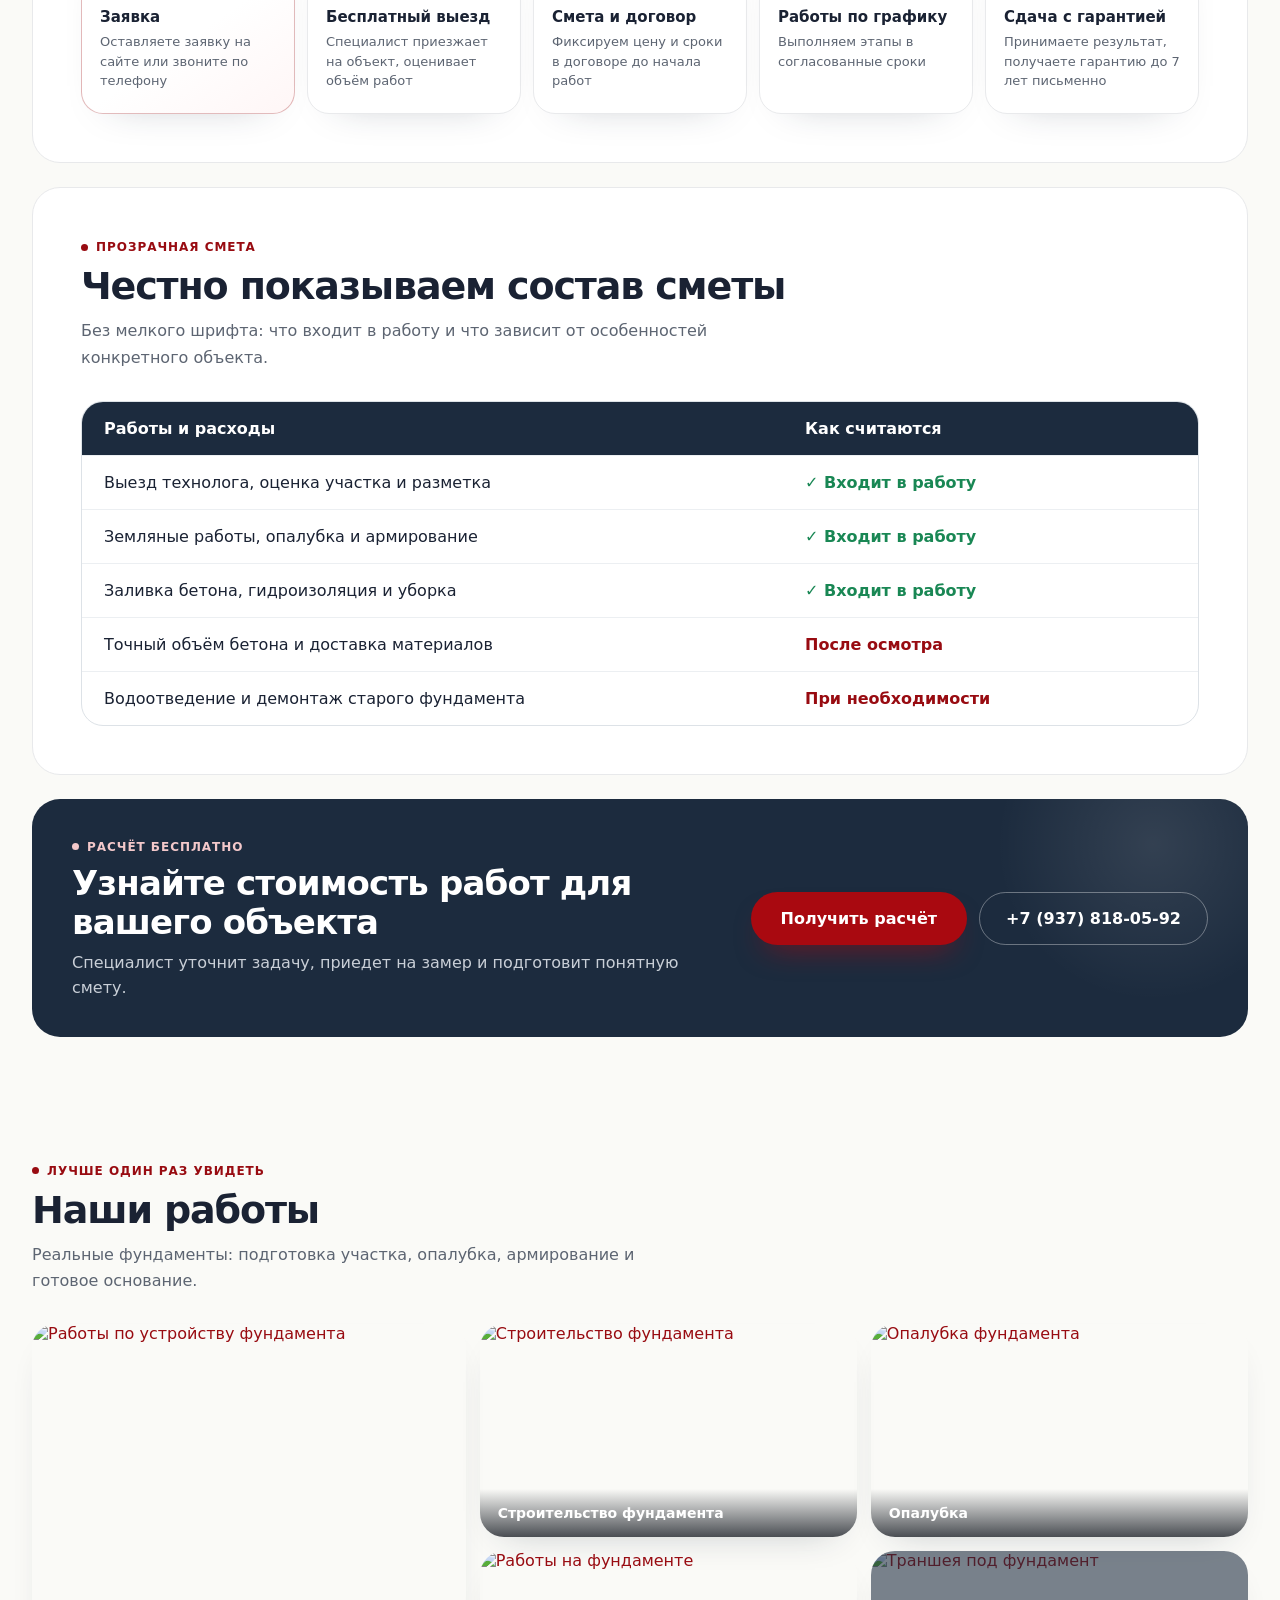
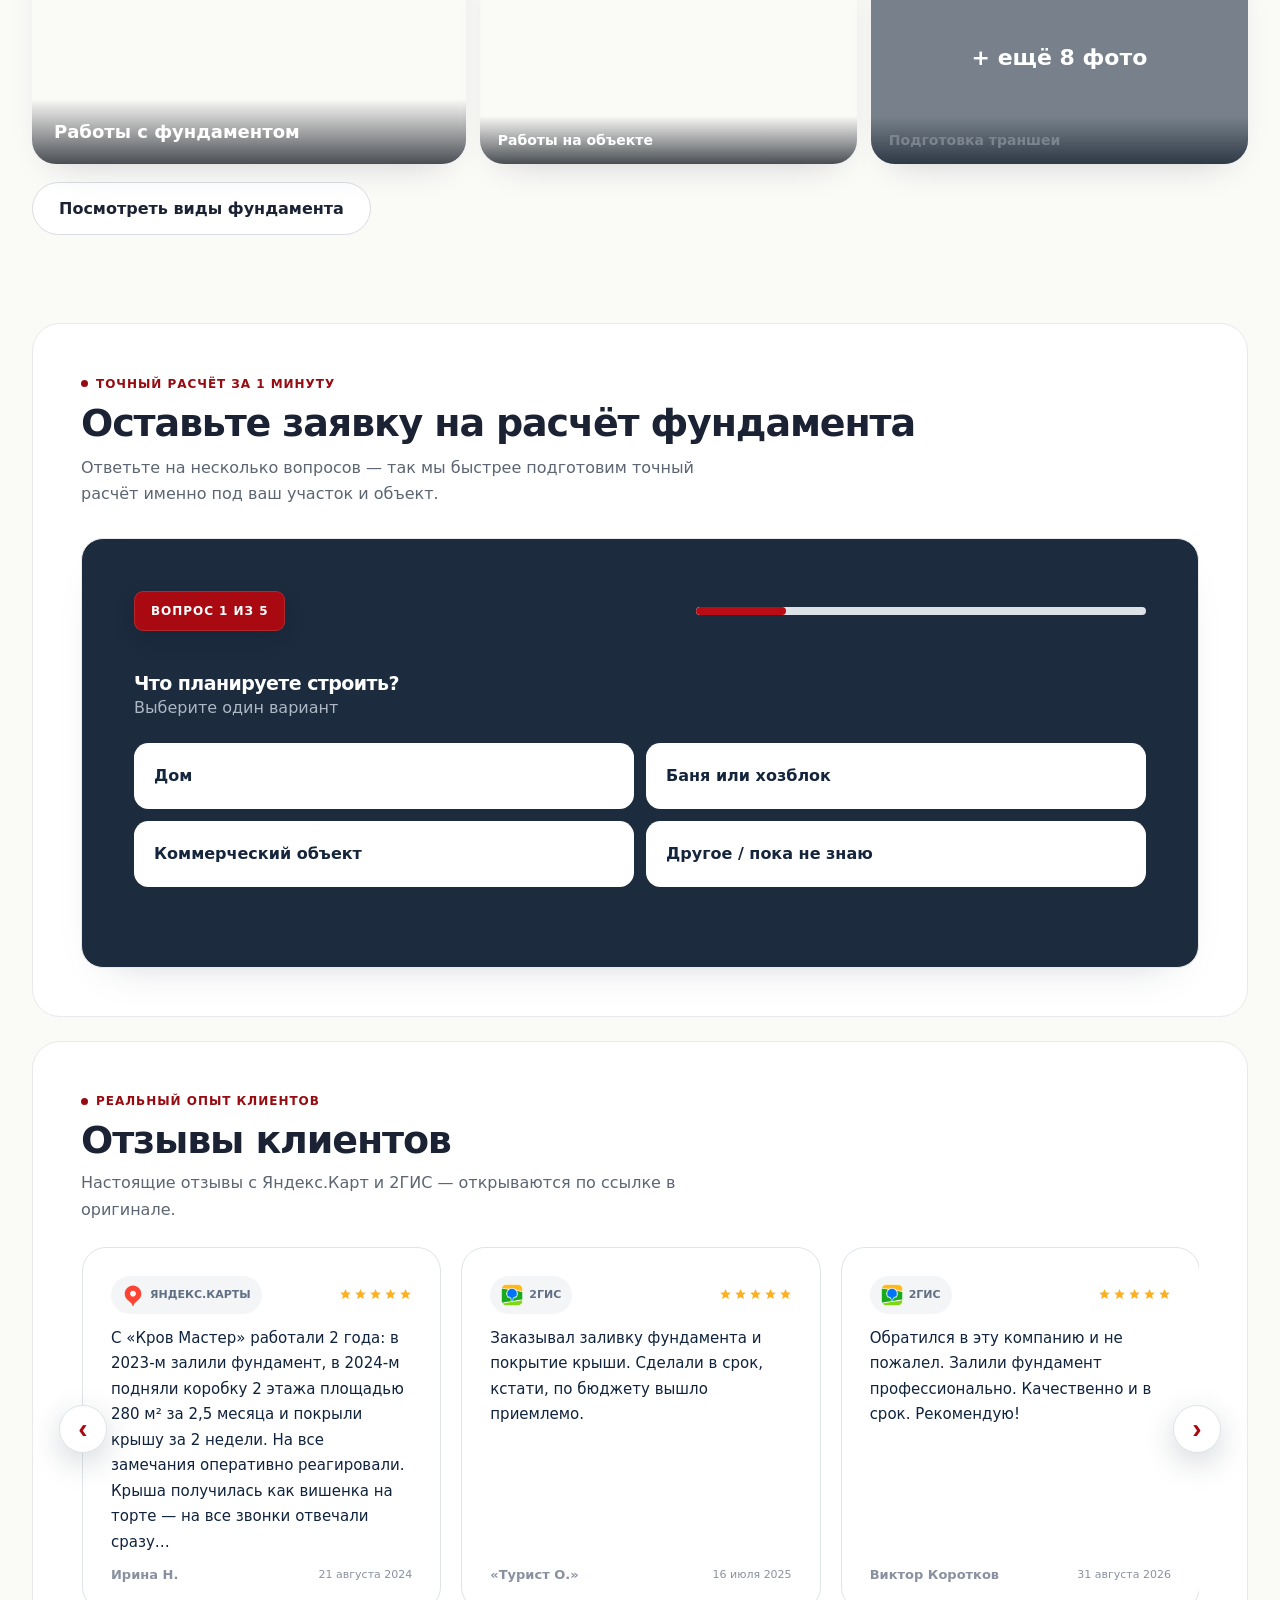
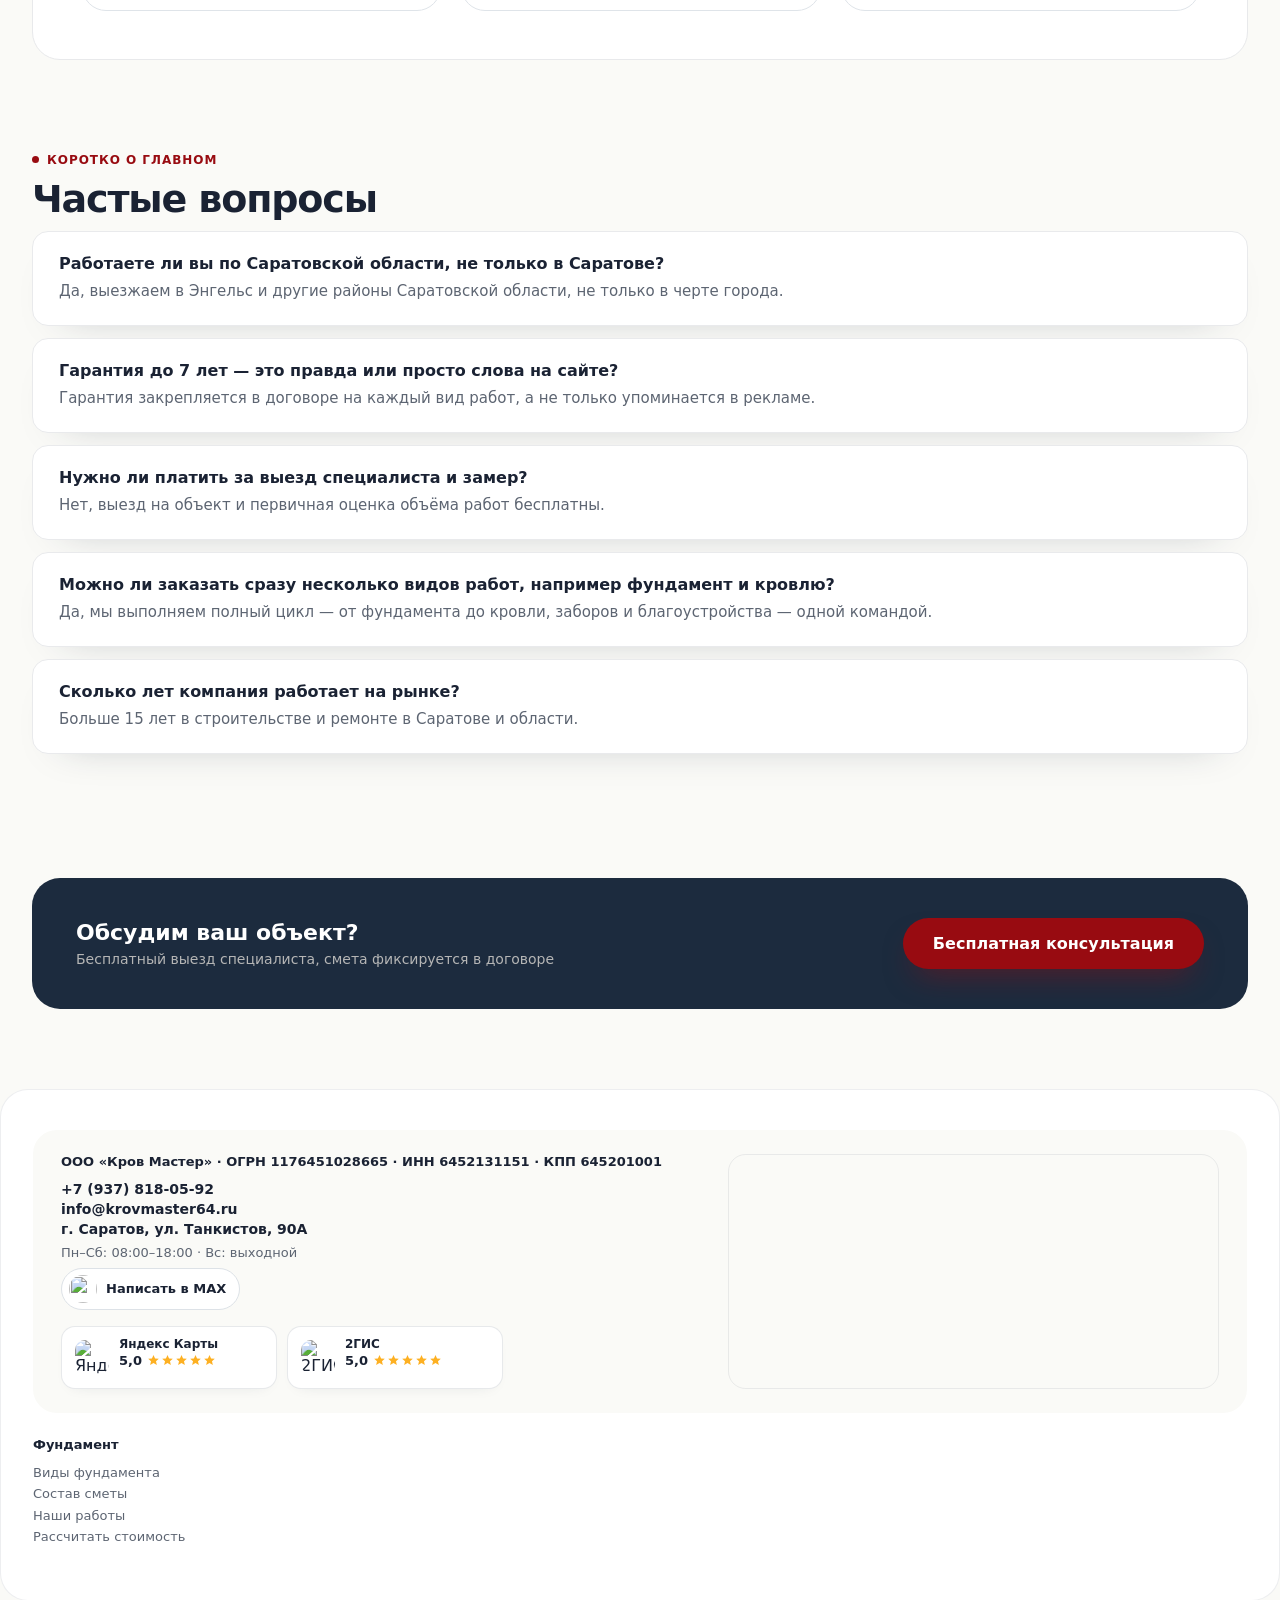
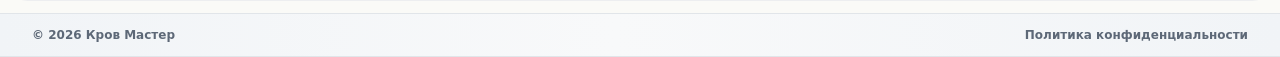
==== commit cbd7689a: "Исправить размеры кликабельных карточек" ====
--- a/index.html
+++ b/index.html
@@ -872,7 +872,7 @@
 <main class="wrap">
   <section class="services" id="uslugi">
     <div class="services-head"><div><span class="section-kicker">Виды фундамента</span><h2>Выберите подходящее основание</h2></div></div>
-    <div class="services-text-grid"><a class="service-text-card" href="#zayavka"><img class="service-card-photo" src="/krov-master-fundament-onepage-preview/assets/stock_photos/svayno-rostverkovyy-fundament.jpg" alt="Свайно-ростверковый фундамент" loading="lazy"><small class="service-text-price">от 3 000 ₽/м³</small><b class="service-text-title">Свайно-ростверковый</b><em class="service-text-desc">Для домов на слабых и подвижных грунтах</em></div><a class="service-text-card" href="#zayavka"><img class="service-card-photo" src="/krov-master-fundament-onepage-preview/assets/stock_photos/lentochnyy-fundament.jpg" alt="Ленточный фундамент" loading="lazy"><small class="service-text-price">от 3 000 ₽/м³</small><b class="service-text-title">Ленточный</b><em class="service-text-desc">Для частных домов, бань и пристроек</em></div><a class="service-text-card" href="#zayavka"><img class="service-card-photo" src="/krov-master-fundament-onepage-preview/assets/stock_photos/monolitnyy-fundament.jpg" alt="Монолитный фундамент" loading="lazy"><small class="service-text-price">от 3 000 ₽/м³</small><b class="service-text-title">Монолитный</b><em class="service-text-desc">Для тяжёлых домов и сложных грунтов</em></div><a class="service-text-card" href="#zayavka"><img class="service-card-photo" src="/krov-master-fundament-onepage-preview/assets/stock_photos/stolbchatyy-fundament.jpg" alt="Столбчатый фундамент" loading="lazy"><small class="service-text-price">от 3 000 ₽/м³</small><b class="service-text-title">Столбчатый</b><em class="service-text-desc">Для лёгких построек и террас</em></div><a class="service-text-card" href="#zayavka"><img class="service-card-photo" src="/krov-master-fundament-onepage-preview/assets/stock_photos/uteplennaya-shvedskaya-plita.jpg" alt="Утеплённая шведская плита" loading="lazy"><small class="service-text-price">от 3 000 ₽/м³</small><b class="service-text-title">Утеплённая шведская плита</b><em class="service-text-desc">Основание, утепление и тёплый пол</em></div><a class="service-text-card" href="#zayavka"><img class="service-card-photo" src="/krov-master-fundament-onepage-preview/assets/stock_photos/blochnyy-fundament-fbs.jpg" alt="Блочный фундамент ФБС" loading="lazy"><small class="service-text-price">от 3 000 ₽/м³</small><b class="service-text-title">Блочный (ФБС)</b><em class="service-text-desc">Для быстрого монтажа сборного основания</em></a><div class="foundation-help-card"><div class="foundation-help-copy"><span class="foundation-help-kicker">Не уверены в выборе?</span><h3>Не знаете, какой фундамент вам нужен?</h3><p>Технолог бесплатно приедет на участок, оценит грунт и нагрузку и предложит подходящий вариант без переплаты.</p></div><button type="button" class="btn-primary js-open-lead">Помочь с выбором</button></div></div>
+    <div class="services-text-grid"><a class="service-text-card" href="#zayavka"><img class="service-card-photo" src="/krov-master-fundament-onepage-preview/assets/stock_photos/svayno-rostverkovyy-fundament.jpg" alt="Свайно-ростверковый фундамент" loading="lazy"><small class="service-text-price">от 3 000 ₽/м³</small><b class="service-text-title">Свайно-ростверковый</b><em class="service-text-desc">Для домов на слабых и подвижных грунтах</em></a><a class="service-text-card" href="#zayavka"><img class="service-card-photo" src="/krov-master-fundament-onepage-preview/assets/stock_photos/lentochnyy-fundament.jpg" alt="Ленточный фундамент" loading="lazy"><small class="service-text-price">от 3 000 ₽/м³</small><b class="service-text-title">Ленточный</b><em class="service-text-desc">Для частных домов, бань и пристроек</em></a><a class="service-text-card" href="#zayavka"><img class="service-card-photo" src="/krov-master-fundament-onepage-preview/assets/stock_photos/monolitnyy-fundament.jpg" alt="Монолитный фундамент" loading="lazy"><small class="service-text-price">от 3 000 ₽/м³</small><b class="service-text-title">Монолитный</b><em class="service-text-desc">Для тяжёлых домов и сложных грунтов</em></a><a class="service-text-card" href="#zayavka"><img class="service-card-photo" src="/krov-master-fundament-onepage-preview/assets/stock_photos/stolbchatyy-fundament.jpg" alt="Столбчатый фундамент" loading="lazy"><small class="service-text-price">от 3 000 ₽/м³</small><b class="service-text-title">Столбчатый</b><em class="service-text-desc">Для лёгких построек и террас</em></a><a class="service-text-card" href="#zayavka"><img class="service-card-photo" src="/krov-master-fundament-onepage-preview/assets/stock_photos/uteplennaya-shvedskaya-plita.jpg" alt="Утеплённая шведская плита" loading="lazy"><small class="service-text-price">от 3 000 ₽/м³</small><b class="service-text-title">Утеплённая шведская плита</b><em class="service-text-desc">Основание, утепление и тёплый пол</em></a><a class="service-text-card" href="#zayavka"><img class="service-card-photo" src="/krov-master-fundament-onepage-preview/assets/stock_photos/blochnyy-fundament-fbs.jpg" alt="Блочный фундамент ФБС" loading="lazy"><small class="service-text-price">от 3 000 ₽/м³</small><b class="service-text-title">Блочный (ФБС)</b><em class="service-text-desc">Для быстрого монтажа сборного основания</em></a><div class="foundation-help-card"><div class="foundation-help-copy"><span class="foundation-help-kicker">Не уверены в выборе?</span><h3>Не знаете, какой фундамент вам нужен?</h3><p>Технолог бесплатно приедет на участок, оценит грунт и нагрузку и предложит подходящий вариант без переплаты.</p></div><button type="button" class="btn-primary js-open-lead">Помочь с выбором</button></div></div>
     <div class="services-swipe-hint">← Листайте услуги →</div>
     <a class="mobile-all-services" href="#uslugi">Все виды фундамента</a>
   </section>
